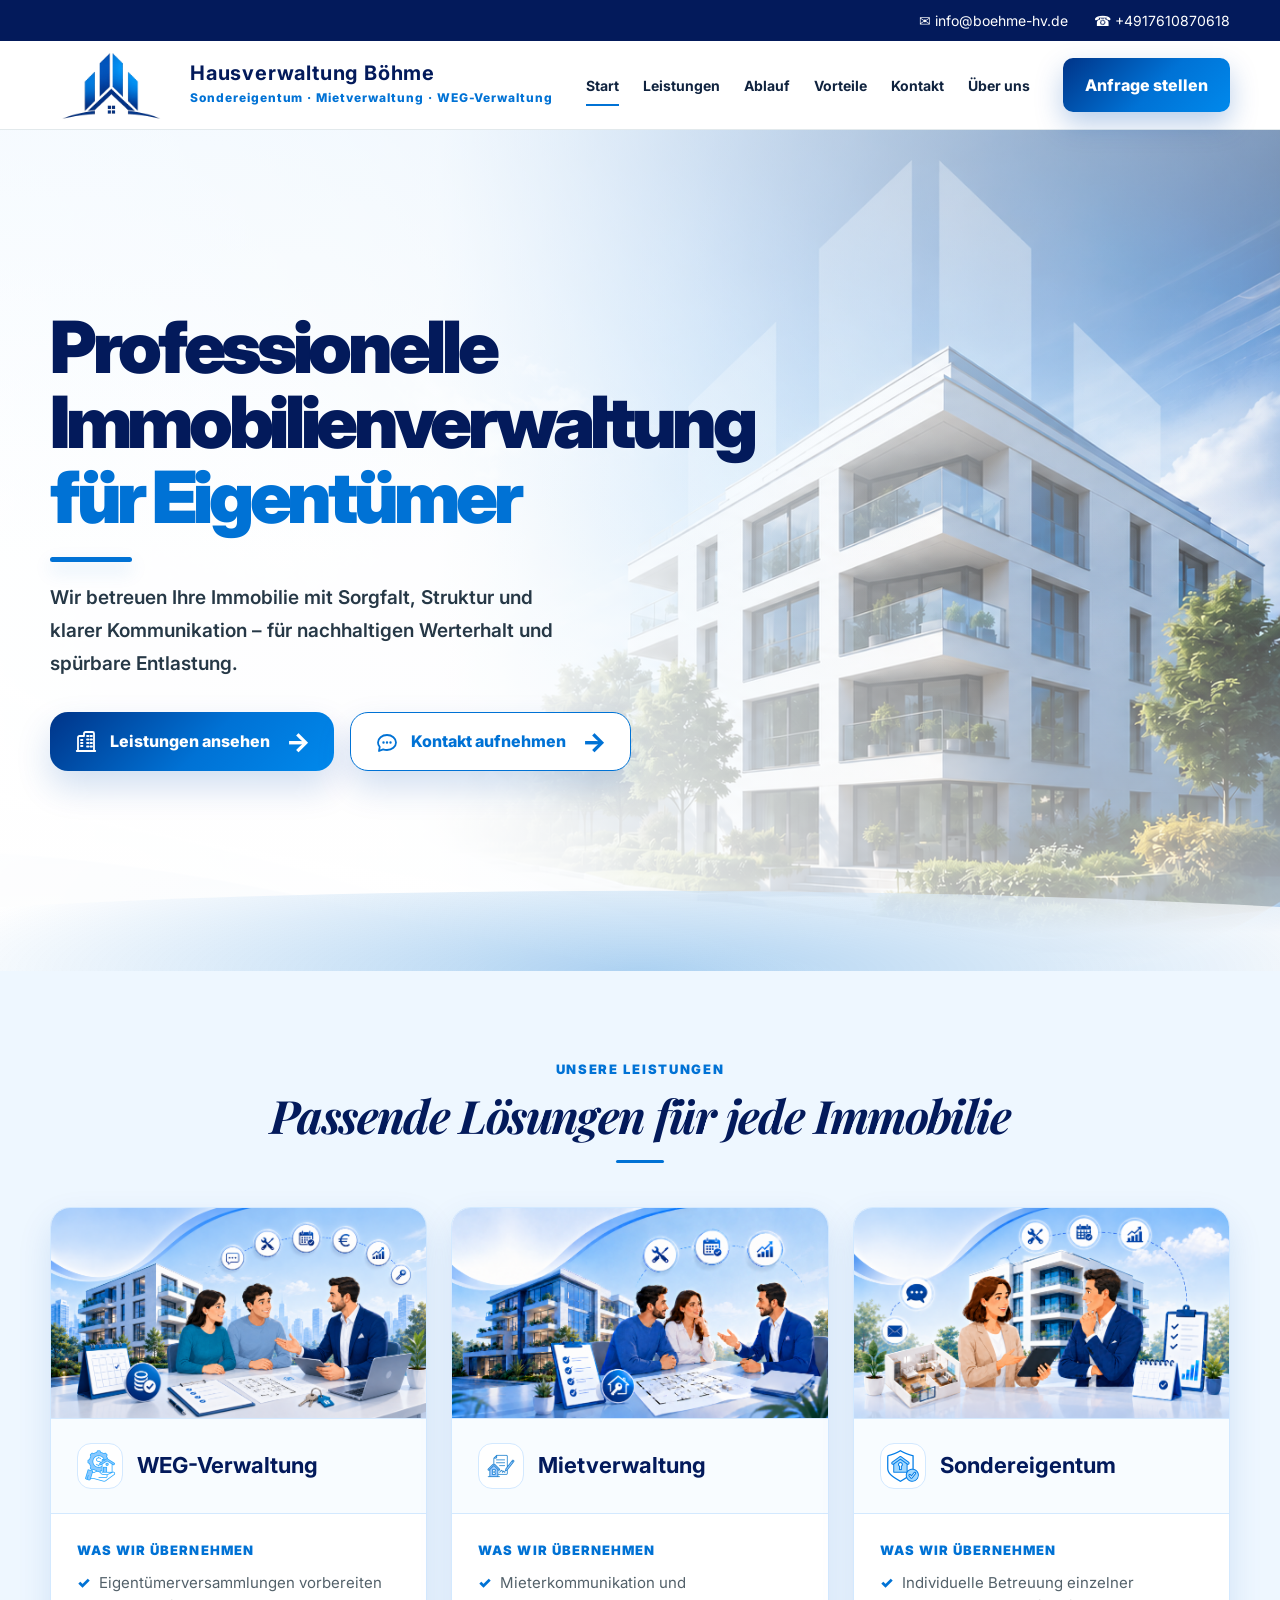
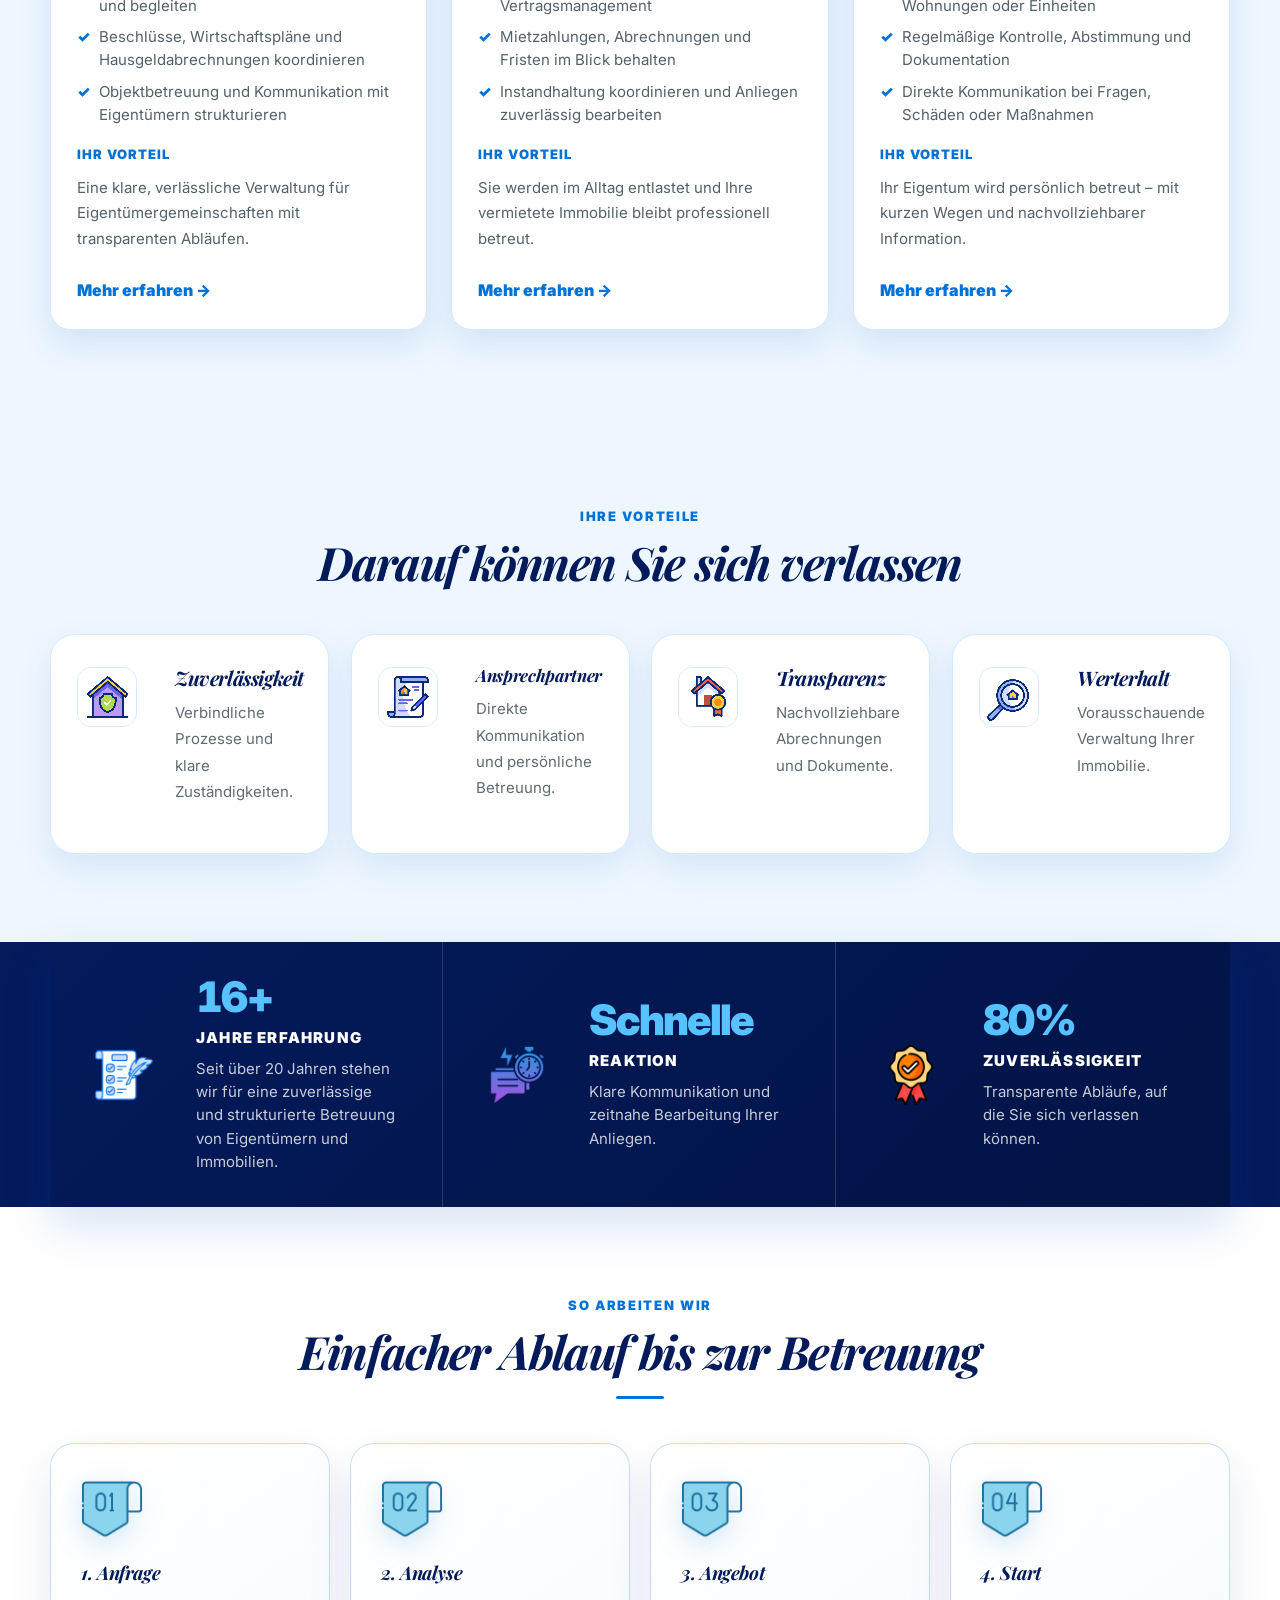
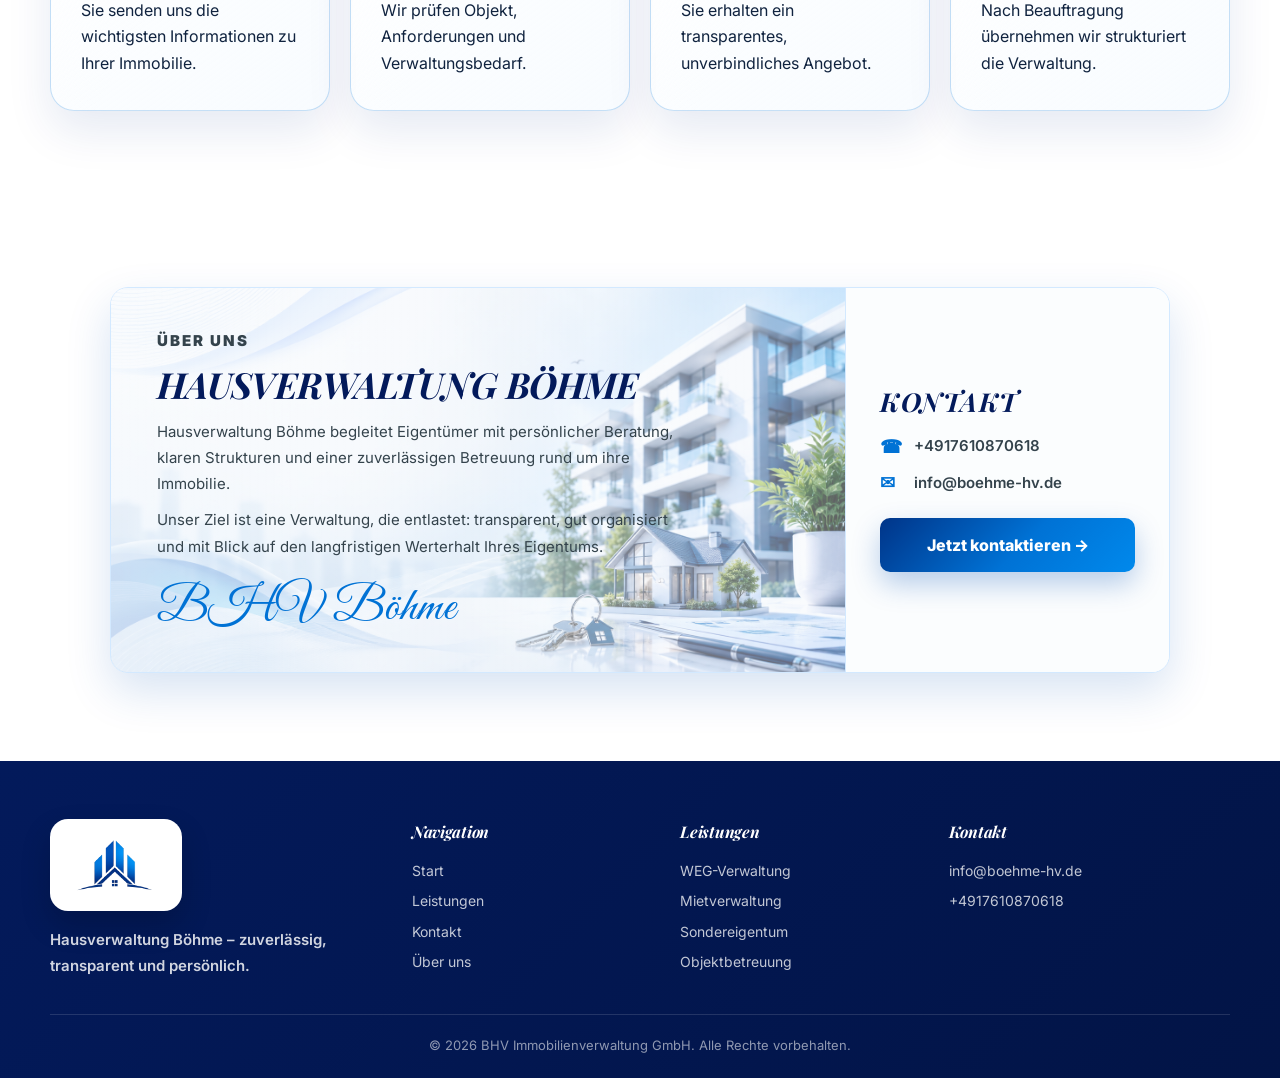
==== index.html @ ad5789d0 "Update index.html" ====
<!DOCTYPE html>
<html lang="de">
<head>
  <meta charset="UTF-8" />
  <meta name="viewport" content="width=device-width, initial-scale=1.0" />
  <title>BHV Immobilienverwaltung GmbH</title>
  <meta
    name="description"
    content="BHV Immobilienverwaltung GmbH – professionelle WEG-Verwaltung, Mietverwaltung und Sondereigentumsverwaltung."
  />

  <link rel="preconnect" href="https://fonts.googleapis.com" />
  <link rel="preconnect" href="https://fonts.gstatic.com" crossorigin />
  <link
    href="https://fonts.googleapis.com/css2?family=Great+Vibes&family=Inter:wght@400;500;600;700;800;900&family=Playfair+Display:ital,wght@1,600;1,700;1,800&display=swap"
    rel="stylesheet"
  />

  <style>
    :root {
      --hero-font: "Playfair Display", Georgia, serif;
      --blue: #0072d5;
      --blue-dark: #003488;
      --dark: #031a5b;
      --text: #10233f;
      --muted: #5d718b;
      --light: #eef7ff;
      --white: #ffffff;
      --border: #d3e9ff;
      --shadow: 0 18px 45px rgba(0, 80, 178, 0.16);
      --radius: 20px;
    }

    * {
      box-sizing: border-box;
      margin: 0;
      padding: 0;
    }

    html {
      scroll-behavior: smooth;
    }

    body {
      font-family: Inter, Arial, sans-serif;
      color: var(--text);
      background: var(--white);
      line-height: 1.65;
    }


    @keyframes pageFadeIn {
      from {
        opacity: 0.94;
        transform: translateY(4px);
      }
      to {
        opacity: 1;
        transform: translateY(0);
      }
    }

    body {
      animation: pageFadeIn 0.28s ease-out both;
    }

    .smooth-reveal {
      opacity: 0.96;
      transform: translateY(8px);
      transition: opacity 0.28s ease-out, transform 0.28s ease-out;
      will-change: opacity, transform;
    }

    .smooth-reveal.is-visible {
      opacity: 1;
      transform: translateY(0);
    }

    @media (prefers-reduced-motion: reduce) {
      *,
      *::before,
      *::after {
        animation-duration: 0.01ms !important;
        animation-iteration-count: 1 !important;
        scroll-behavior: auto !important;
        transition-duration: 0.01ms !important;
      }

      .smooth-reveal,
      .reveal-step {
        opacity: 1 !important;
        transform: none !important;
      }
    }

    a {
      color: inherit;
      text-decoration: none;
    }

    img {
      display: block;
      max-width: 100%;
    }

    .container {
      width: min(1180px, calc(100% - 36px));
      margin: auto;
    }

    .topbar {
      background: var(--dark);
      color: var(--white);
      font-size: 14px;
      padding: 9px 0;
    }

    .topbar .container {
      display: flex;
      justify-content: flex-end;
      gap: 26px;
      flex-wrap: wrap;
    }

    .topbar span {
      display: inline-flex;
      align-items: center;
      gap: 8px;
    }

    header {
      position: sticky;
      top: 0;
      z-index: 99;
      background: rgba(255, 255, 255, 0.95);
      backdrop-filter: blur(14px);
      border-bottom: 1px solid rgba(223, 231, 234, 0.9);
    }

    .navbar {
      height: 88px;
      display: flex;
      align-items: center;
      justify-content: space-between;
      gap: 24px;
    }

    .brand {
      display: flex;
      align-items: center;
      gap: 14px;
    }

    .brand img {
      width: 126px;
      height: auto;
    }

    .brand-text strong {
      display: block;
      color: var(--dark);
      font-size: 20px;
      line-height: 1;
      letter-spacing: 0.04em;
    }

    .brand-text small {
      display: block;
      margin-top: 5px;
      color: var(--blue);
      font-size: 12px;
      font-weight: 800;
      letter-spacing: 0.08em;
    }

    nav {
      display: flex;
      align-items: center;
      gap: 24px;
      font-size: 14px;
      font-weight: 700;
    }

    nav a {
      position: relative;
      padding: 31px 0;
    }

    nav a::after {
      content: "";
      position: absolute;
      left: 0;
      bottom: 22px;
      width: 0;
      height: 2px;
      background: var(--blue);
      transition: 0.25s;
    }

    nav a:hover::after,
    nav a.active::after {
      width: 100%;
    }

    .menu-btn {
      display: none;
      position: relative;
      width: 48px;
      height: 48px;
      flex: 0 0 48px;
      align-items: center;
      justify-content: center;
      border: 1px solid rgba(0, 114, 213, 0.18);
      border-radius: 14px;
      background: linear-gradient(145deg, rgba(255, 255, 255, 0.96), rgba(238, 247, 255, 0.82));
      color: var(--dark);
      cursor: pointer;
      box-shadow: 0 10px 24px rgba(0, 80, 178, 0.12);
      transition: transform 0.24s ease, box-shadow 0.24s ease, border-color 0.24s ease, background 0.24s ease;
    }

    .menu-btn:hover {
      transform: translateY(-1px);
      border-color: rgba(0, 114, 213, 0.34);
      box-shadow: 0 14px 30px rgba(0, 80, 178, 0.18);
    }

    .menu-btn span {
      position: absolute;
      width: 22px;
      height: 2px;
      border-radius: 999px;
      background: var(--dark);
      transition: transform 0.28s ease, opacity 0.22s ease, top 0.28s ease;
    }

    .menu-btn span:nth-child(1) {
      top: 16px;
    }

    .menu-btn span:nth-child(2) {
      top: 23px;
    }

    .menu-btn span:nth-child(3) {
      top: 30px;
    }

    .menu-btn.is-open span:nth-child(1) {
      top: 23px;
      transform: rotate(45deg);
    }

    .menu-btn.is-open span:nth-child(2) {
      opacity: 0;
      transform: scaleX(0);
    }

    .menu-btn.is-open span:nth-child(3) {
      top: 23px;
      transform: rotate(-45deg);
    }

    .btn {
      display: inline-flex;
      align-items: center;
      justify-content: center;
      border: 0;
      border-radius: 10px;
      padding: 14px 22px;
      font-weight: 800;
      cursor: pointer;
      transition: 0.25s;
    }

    .btn-primary {
      background: linear-gradient(135deg, #003488, #0072d5 55%, #0089ec);
      color: var(--white);
      box-shadow: 0 12px 28px rgba(0, 80, 178, 0.28);
    }

    .btn-primary:hover {
      transform: translateY(-2px);
    }

    .btn-outline {
      border: 1px solid var(--blue);
      background: var(--white);
      color: var(--blue);
    }

    .btn-outline:hover {
      background: var(--blue);
      color: var(--white);
    }

    .hero {
      position: relative;
      min-height: 690px;
      display: flex;
      align-items: center;
      overflow: hidden;
      background:
        radial-gradient(circle at 77% 24%, rgba(255, 255, 255, 0.18), transparent 32%),
        linear-gradient(
          90deg,
          rgba(255, 255, 255, 0.98) 0%,
          rgba(255, 255, 255, 0.94) 34%,
          rgba(239, 248, 255, 0.68) 54%,
          rgba(255, 255, 255, 0.18) 78%,
          rgba(255, 255, 255, 0.02) 100%
        ),
        url("assets/hero-bg.png") center right / cover no-repeat;
      isolation: isolate;
    }

    .hero::before {
      content: "";
      position: absolute;
      inset: 0;
      z-index: 0;
      background:
        linear-gradient(180deg, rgba(238, 247, 255, 0.52) 0%, rgba(255, 255, 255, 0.20) 52%, rgba(255, 255, 255, 0.72) 100%);
      pointer-events: none;
    }

    .hero::after {
      content: "";
      position: absolute;
      right: -8%;
      bottom: -1px;
      left: -8%;
      z-index: 0;
      height: 150px;
      background:
        radial-gradient(80% 140% at 50% 100%, rgba(0, 114, 213, 0.32), transparent 62%),
        linear-gradient(180deg, transparent 0%, rgba(255, 255, 255, 0.94) 74%);
      clip-path: ellipse(72% 54% at 50% 100%);
      pointer-events: none;
    }

    .hero-content {
      position: relative;
      z-index: 1;
      width: min(640px, 100%);
      padding: 92px 0 112px;
    }

    .hero h1 {
      max-width: 610px;
      margin-bottom: 22px;
      color: var(--dark);
      font-family: Inter, Arial, sans-serif;
      font-size: clamp(46px, 5.8vw, 72px);
      font-style: normal;
      font-weight: 900;
      line-height: 1.04;
      letter-spacing: -0.06em;
      text-wrap: balance;
    }

    .hero h1 span {
      display: block;
      color: var(--blue);
    }

    .section-head h2,
    .card h3,
    .benefit h3,
    .step h3,
    .request-text h2,
    .about-content h2,
    .about-contact h3,
    footer h4 {
      font-family: var(--hero-font);
      font-style: italic;
      font-weight: 700;
      letter-spacing: -0.02em;
    }

    .hero p {
      position: relative;
      max-width: 520px;
      margin-bottom: 32px;
      padding-top: 24px;
      color: #263846;
      font-size: 19px;
      font-weight: 600;
      line-height: 1.75;
    }

    .hero p::before {
      content: "";
      position: absolute;
      top: 0;
      left: 0;
      width: 82px;
      height: 5px;
      border-radius: 999px;
      background: var(--blue);
      box-shadow: 0 8px 18px rgba(0, 114, 213, 0.22);
    }

    .hero-actions {
      display: flex;
      gap: 16px;
      flex-wrap: wrap;
    }

    .hero-actions .btn {
      min-height: 58px;
      border-radius: 18px;
      padding: 15px 24px;
      font-size: 16px;
      box-shadow: 0 16px 34px rgba(0, 80, 178, 0.18);
    }



    .hero-actions .btn-icon {
      width: 24px;
      height: 24px;
      flex: 0 0 24px;
      margin-right: 12px;
      display: inline-flex;
      align-items: center;
      justify-content: center;
      color: currentColor;
    }

    .hero-actions .btn-icon svg {
      width: 24px;
      height: 24px;
      display: block;
      stroke: currentColor;
    }

    .hero-actions .btn-primary .btn-icon {
      color: #ffffff;
    }

    .hero-actions .btn-outline .btn-icon {
      color: var(--blue);
    }

    .hero-actions .btn-outline:hover .btn-icon {
      color: #ffffff;
    }

    .hero-actions .btn::after {
      content: "→";
      margin-left: 16px;
      font-size: 26px;
      line-height: 1;
      transition: transform 0.22s ease;
    }

    .hero-actions .btn:hover::after {
      transform: translateX(4px);
    }

    section {
      padding: 88px 0;
    }

    .section-head {
      margin-bottom: 44px;
      text-align: center;
    }

    .eyebrow {
      margin-bottom: 9px;
      color: var(--blue);
      font-size: 13px;
      font-weight: 900;
      letter-spacing: 0.13em;
      text-transform: uppercase;
    }

    .section-head h2 {
      color: var(--dark);
      font-size: clamp(30px, 4vw, 46px);
      line-height: 1.15;
      letter-spacing: -0.035em;
    }

    .line {
      width: 48px;
      height: 3px;
      margin: 18px auto 0;
      border-radius: 10px;
      background: var(--blue);
    }

    .services {
      background: var(--light);
    }

    .cards {
      display: grid;
      grid-template-columns: repeat(3, 1fr);
      gap: 26px;
    }

    .card {
      padding: 34px;
      border: 1px solid var(--border);
      border-radius: var(--radius);
      background: var(--white);
      box-shadow: var(--shadow);
      transition: 0.25s;
    }

    .card:hover {
      transform: translateY(-8px);
    }

    .service-thumb {
      width: 100%;
      height: 210px;
      object-fit: cover;
      object-position: center;
      margin-bottom: 22px;
      border: 1px solid var(--border);
      border-radius: 16px;
      background: var(--light);
    }

    .service-thumb-link {
      display: block;
      overflow: hidden;
      margin-bottom: 22px;
      border-radius: 16px;
    }

    .service-thumb-link .service-thumb {
      margin-bottom: 0;
      transition: transform 0.32s ease, filter 0.32s ease;
    }

    .service-thumb-link:hover .service-thumb {
      transform: scale(1.055);
      filter: brightness(1.04);
    }

    .card h3 {
      margin-bottom: 10px;
      color: var(--dark);
      font-size: 22px;
    }


    .service-title {
      display: flex;
      align-items: center;
      gap: 10px;
    }

    .service-mini-icon {
      width: 34px;
      height: 34px;
      object-fit: contain;
      flex: 0 0 34px;
      padding: 4px;
      border-radius: 50%;
      background: var(--light);
      border: 1px solid var(--border);
      box-shadow: 0 4px 12px rgba(0, 80, 178, 0.08);
    }


    .service-tables {
      display: grid;
      grid-template-columns: repeat(3, 1fr);
      gap: 24px;
    }

    .service-table {
      display: flex;
      flex-direction: column;
      height: 100%;
      overflow: hidden;
      border: 1px solid var(--border);
      border-radius: var(--radius);
      background: var(--white);
      box-shadow: 0 14px 34px rgba(0, 80, 178, 0.12);
      transition: transform 0.25s ease, box-shadow 0.25s ease;
    }

    .service-table:hover {
      transform: translateY(-6px);
      box-shadow: 0 18px 42px rgba(0, 80, 178, 0.18);
    }



    .service-table-image-link {
      display: block;
      overflow: hidden;
      border-bottom: 1px solid var(--border);
      background: var(--light);
    }

    .service-table-large-image {
      width: 100%;
      height: 210px;
      object-fit: cover;
      object-position: center;
      transition: transform 0.32s ease, filter 0.32s ease;
    }

    .service-table-image-link:hover .service-table-large-image {
      transform: scale(1.055);
      filter: brightness(1.04);
    }

    .service-table-head {
      display: flex;
      align-items: center;
      gap: 14px;
      padding: 24px 26px;
      border-bottom: 1px solid var(--border);
      background: #f8fcff;
    }

    .service-table-head img {
      width: 46px;
      height: 46px;
      object-fit: contain;
      padding: 6px;
      border-radius: 14px;
      background: var(--white);
      border: 1px solid var(--border);
    }

    .service-table-head h3 {
      margin: 0;
      color: var(--dark);
      font-size: 22px;
      line-height: 1.18;
    }

    .service-table-body {
      display: grid;
      gap: 18px;
      padding: 26px;
    }

    .service-table-block strong {
      display: block;
      margin-bottom: 9px;
      color: var(--blue);
      font-size: 13px;
      font-weight: 900;
      letter-spacing: 0.08em;
      text-transform: uppercase;
    }

    .service-table-block p {
      margin: 0;
      color: #53616a;
      font-size: 15px;
      line-height: 1.7;
    }

    .service-table-list {
      display: grid;
      gap: 8px;
      margin: 0;
      padding: 0;
      list-style: none;
    }

    .service-table-list li {
      position: relative;
      padding-left: 22px;
      color: #53616a;
      font-size: 15px;
      line-height: 1.55;
    }

    .service-table-list li::before {
      content: "✓";
      position: absolute;
      left: 0;
      top: 0;
      color: var(--blue);
      font-weight: 900;
    }

    .service-table .more {
      margin-top: auto;
      padding: 0 26px 26px;
    }
      box-shadow: 0 6px 14px rgba(0, 80, 178, 0.12);
      flex: 0 0 34px;
    }

    .card p {
      margin-bottom: 18px;
      color: #53616a;
    }

    .more {
      color: var(--blue);
      font-weight: 900;
    }

    .process-grid {
      display: grid;
      grid-template-columns: repeat(4, 1fr);
      gap: 20px;
    }

    .step {
      position: relative;
      overflow: hidden;
      padding: 34px 30px;
      border: 1px solid rgba(0, 114, 213, 0.22);
      border-radius: 24px;
      background:
        linear-gradient(145deg, rgba(255, 255, 255, 0.72), rgba(238, 247, 255, 0.42));
      box-shadow:
        0 20px 45px rgba(0, 52, 136, 0.10),
        inset 0 1px 0 rgba(255, 255, 255, 0.95);
      backdrop-filter: blur(14px);
      -webkit-backdrop-filter: blur(14px);
      transition: transform 0.28s ease, box-shadow 0.28s ease, border-color 0.28s ease;
    }

    .step::before {
      content: "";
      position: absolute;
      inset: 0;
      background:
        radial-gradient(circle at 18% 12%, rgba(255, 255, 255, 0.85), transparent 34%),
        linear-gradient(120deg, rgba(255, 255, 255, 0.55), transparent 46%);
      pointer-events: none;
    }

    .step::after {
      content: "";
      position: absolute;
      inset: -1px;
      border-radius: inherit;
      border: 1px solid rgba(86, 194, 255, 0.18);
      box-shadow:
        0 0 12px rgba(0, 114, 213, 0.10),
        0 0 24px rgba(86, 194, 255, 0.06);
      opacity: 0.9;
      pointer-events: none;
    }

    .step:hover {
      transform: translateY(-8px);
      border-color: rgba(0, 114, 213, 0.38);
      box-shadow:
        0 26px 58px rgba(0, 52, 136, 0.16),
        0 0 18px rgba(0, 114, 213, 0.12),
        inset 0 1px 0 rgba(255, 255, 255, 1);
    }

    .step:hover::after {
      border-color: rgba(86, 194, 255, 0.28);
      box-shadow:
        0 0 16px rgba(0, 114, 213, 0.16),
        0 0 32px rgba(86, 194, 255, 0.10);
    }

    .step-icon,
    .step h3,
    .step p {
      position: relative;
      z-index: 1;
    }

    .step-icon {
      width: 62px;
      height: 62px;
      object-fit: contain;
      display: block;
      margin-bottom: 18px;
      filter: drop-shadow(0 8px 14px rgba(0, 114, 213, 0.18));
    }

    .step h3 {
      margin-bottom: 8px;
      color: var(--dark);
    }


    .reveal-step {
      opacity: 0;
      transform: translateY(10px);
      transition: opacity 0.45s ease-out, transform 0.45s ease-out;
    }

    .reveal-step.is-visible {
      opacity: 1;
      transform: translateY(0);
    }

    .reveal-step:nth-child(2) {
      transition-delay: 0.08s;
    }

    .reveal-step:nth-child(3) {
      transition-delay: 0.16s;
    }

    .reveal-step:nth-child(4) {
      transition-delay: 0.24s;
    }

    .benefits {
      background: var(--light);
    }

    .benefit-grid {
      display: grid;
      grid-template-columns: repeat(4, minmax(0, 1fr));
      gap: 22px;
    }

    .benefit {
      display: grid;
      grid-template-columns: 78px 1fr;
      gap: 20px;
      align-items: start;
      min-height: 220px;
      padding: 30px 26px;
      background: var(--white);
      text-align: left;
      border: 1px solid var(--border);
      border-radius: 24px;
      box-shadow: 0 14px 34px rgba(0, 80, 178, 0.10);
      transition: transform 0.25s ease, box-shadow 0.25s ease;
    }

    .benefit:hover {
      transform: translateY(-6px);
      box-shadow: 0 18px 42px rgba(0, 80, 178, 0.16);
    }

    .benefit-thumb {
      width: 60px;
      height: 60px;
      display: block;
      object-fit: contain;
      object-position: center;
      margin: 2px 0 0;
      padding: 0;
      border-radius: 14px;
      background: transparent;
      border: 1px solid var(--border);
      filter: none;
      opacity: 1;
      transform: translateZ(0);
      backface-visibility: hidden;
    }

    .benefit-text {
      flex: 1;
      min-width: 0;
    }

    .benefit h3 {
      margin-bottom: 10px;
      color: var(--dark);
      font-size: 20px;
      line-height: 1.25;
      word-break: normal;
      overflow-wrap: normal;
      hyphens: none;
    }



    .benefit h3.small-title {
      font-size: 17px;
      letter-spacing: -0.02em;
    }

    .benefit p {
      color: #5f6b72;
      font-size: 15px;
      line-height: 1.75;
      word-break: normal;
      overflow-wrap: normal;
      hyphens: none;
    }


    .trust-strip {
      background: var(--dark);
      padding: 0;
    }

    .trust-strip-box {
      display: grid;
      grid-template-columns: repeat(3, 1fr);
      border-radius: 0;
      overflow: hidden;
      background: linear-gradient(135deg, var(--dark), #021446);
      color: var(--white);
      box-shadow: var(--shadow);
    }

    .trust-item {
      display: grid;
      grid-template-columns: 78px 1fr;
      gap: 24px;
      align-items: center;
      min-height: 150px;
      padding: 34px 44px;
      border-right: 1px solid rgba(255, 255, 255, 0.16);
    }

    .trust-item:last-child {
      border-right: 0;
    }

    .trust-icon {
      width: 60px;
      height: 60px;
      object-fit: contain;
    }

    .trust-number {
      display: block;
      color: #56c2ff;
      font-size: 42px;
      line-height: 1;
      font-weight: 900;
      letter-spacing: -0.04em;
      margin-bottom: 8px;
    }



    .count-up {
      font-variant-numeric: tabular-nums;
    }

    .trust-title {
      display: block;
      color: var(--white);
      font-size: 15px;
      font-weight: 900;
      letter-spacing: 0.08em;
      text-transform: uppercase;
      margin-bottom: 6px;
    }

    .trust-item p {
      color: rgba(255, 255, 255, 0.78);
      font-size: 15px;
      line-height: 1.55;
    }

    .request {
      background: linear-gradient(135deg, #ffffff 0%, #eaf6ff 100%);
    }

    .request-grid {
      display: grid;
      grid-template-columns: 0.9fr 1.3fr;
      gap: 48px;
      align-items: start;
    }

    .request-text h2 {
      margin-bottom: 18px;
      color: var(--dark);
      font-size: clamp(31px, 4vw, 46px);
      line-height: 1.12;
    }

    .contact-list {
      display: grid;
      gap: 14px;
      margin-top: 24px;
    }

    .contact-list div {
      display: flex;
      gap: 12px;
    }

    form {
      padding: 30px;
      border: 1px solid var(--border);
      border-radius: var(--radius);
      background: var(--white);
      box-shadow: var(--shadow);
    }

    .form-grid {
      display: grid;
      grid-template-columns: 1fr 1fr;
      gap: 18px;
    }

    label {
      display: block;
      margin-bottom: 7px;
      color: #34434c;
      font-size: 14px;
      font-weight: 800;
    }

    input,
    textarea,
    select {
      width: 100%;
      border: 1px solid #d4e0e4;
      border-radius: 9px;
      padding: 13px 14px;
      font-family: inherit;
      font-size: 15px;
      outline: none;
    }

    input:focus,
    textarea:focus,
    select:focus {
      border-color: var(--blue);
      box-shadow: 0 0 0 4px rgba(0, 114, 213, 0.14);
    }

    textarea {
      min-height: 120px;
      resize: vertical;
    }

    .full {
      grid-column: 1 / -1;
    }

    form .btn {
      width: 100%;
      margin-top: 18px;
      font-size: 16px;
    }

    .about-panel {
      display: grid;
      grid-template-columns: 1.7fr 0.75fr;
      max-width: 1060px;
      margin: 0 auto;
      overflow: hidden;
      border: 1px solid var(--border);
      border-radius: 18px;
      background: var(--white);
      box-shadow: var(--shadow);
    }

    .about-image-side {
      min-height: 340px;
      display: flex;
      align-items: center;
      position: relative;
      padding: 40px 46px;
      background:
        linear-gradient(90deg, rgba(255,255,255,0.74), rgba(255,255,255,0.38)),
        url("assets/Überuns.png") center / cover no-repeat;
    }

    .about-image-side::after {
      content: "";
      position: absolute;
      inset: 0;
      background: rgba(0, 114, 213, 0.02);
      pointer-events: none;
    }

    .about-content {
      max-width: 620px;
      position: relative;
      z-index: 1;
    }

    .about-content h2 {
      margin-bottom: 14px;
      color: var(--dark);
      font-size: clamp(26px, 3vw, 36px);
      line-height: 1.12;
      letter-spacing: -0.025em;
      text-transform: uppercase;
    }

    .about-content p {
      max-width: 520px;
      margin-bottom: 10px;
      color: #34434c;
      font-size: 15px;
      line-height: 1.75;
    }

    .about-signature {
      display: inline-block;
      margin-top: 14px;
      color: var(--blue);
      font-family: "Great Vibes", cursive;
      font-size: 48px;
      font-weight: 400;
      line-height: 1;
      letter-spacing: 0.02em;
      text-transform: none;
    }

    .about-contact {
      display: flex;
      flex-direction: column;
      justify-content: center;
      padding: 38px 34px;
      border-left: 1px solid var(--border);
      background: #fbfdfe;
    }

    .about-contact h3 {
      margin-bottom: 18px;
      color: var(--dark);
      font-size: 26px;
      line-height: 1.1;
      letter-spacing: 0.06em;
      text-transform: uppercase;
    }

    .about-contact-list {
      display: grid;
      gap: 12px;
      margin-bottom: 22px;
      color: #34434c;
      font-size: 15px;
      font-weight: 600;
    }

    .about-contact-list a,
    .about-contact-list span {
      display: flex;
      align-items: center;
      gap: 12px;
    }

    .about-contact-list b {
      width: 22px;
      color: var(--blue);
      font-size: 18px;
      line-height: 1;
    }

    footer {
      padding: 58px 0 22px;
      background: linear-gradient(135deg, var(--dark), #021446);
      color: var(--white);
    }

    .footer-grid {
      display: grid;
      grid-template-columns: 1.4fr 1fr 1fr 1.2fr;
      gap: 34px;
      margin-bottom: 34px;
    }

    .footer-brand {
      max-width: 310px;
    }

    .footer-logo-box {
      display: inline-flex;
      align-items: center;
      justify-content: center;
      width: 132px;
      height: 92px;
      margin-bottom: 16px;
      border-radius: 18px;
      background: var(--white);
      box-shadow: 0 14px 30px rgba(0, 0, 0, 0.18);
    }

    .footer-logo-box img {
      width: 96px;
      height: auto;
      margin: 0;
      padding: 0;
      border-radius: 0;
      background: transparent;
    }

    .footer-brand p {
      max-width: 300px;
      color: rgba(255, 255, 255, 0.82);
      font-size: 15px;
      font-weight: 600;
      line-height: 1.75;
    }

    footer h4 {
      margin-bottom: 14px;
    }

    footer p,
    footer a,
    footer li {
      color: rgba(255, 255, 255, 0.76);
      font-size: 14px;
    }

    footer ul {
      display: grid;
      gap: 7px;
      list-style: none;
    }

    .copyright {
      padding-top: 20px;
      border-top: 1px solid rgba(255, 255, 255, 0.13);
      color: rgba(255, 255, 255, 0.56);
      font-size: 13px;
      text-align: center;
    }

    @media (max-width: 980px) {
      .topbar .container {
        justify-content: center;
      }

      .menu-btn {
        display: inline-flex;
      }

      nav {
        position: absolute;
        top: 90px;
        left: 18px;
        right: 18px;
        display: flex;
        flex-direction: column;
        align-items: stretch;
        gap: 0;
        max-height: 0;
        padding: 0 12px;
        overflow: hidden;
        border: 1px solid rgba(0, 114, 213, 0.14);
        border-radius: 18px;
        background: rgba(255, 255, 255, 0.98);
        box-shadow: 0 18px 45px rgba(0, 80, 178, 0.16);
        opacity: 0;
        transform: translateY(-10px) scale(0.98);
        pointer-events: none;
        transition: max-height 0.36s ease, padding 0.28s ease, opacity 0.25s ease, transform 0.28s ease;
      }

      nav.open {
        max-height: 420px;
        padding: 12px;
        opacity: 1;
        transform: translateY(0) scale(1);
        pointer-events: auto;
      }

      nav a {
        padding: 13px 14px;
        border-radius: 12px;
        transition: background 0.22s ease, color 0.22s ease, transform 0.22s ease;
      }

      nav a:hover {
        background: var(--light);
        color: var(--blue);
        transform: translateX(3px);
      }

      nav a::after {
        display: none;
      }

      .navbar > .btn {
        display: none;
      }

      .cards,
      .service-tables,
      .process-grid,
      .trust-strip-box {
        grid-template-columns: 1fr;
      }

      .trust-item {
        border-right: 0;
        border-bottom: 1px solid rgba(255, 255, 255, 0.16);
      }

      .trust-item:last-child {
        border-bottom: 0;
      }

      .benefit-grid {
        grid-template-columns: 1fr 1fr;
      }


      .request-grid,
      .footer-grid {
        grid-template-columns: 1fr;
      }

      .hero {
        background-position: center;
      }

      .about-panel {
        grid-template-columns: 1fr;
      }

      .about-contact {
        border-left: 0;
        border-top: 1px solid var(--border);
      }

      .brand img {
        width: 118px;
      }
    }

    @media (max-width: 620px) {
      .topbar {
        display: none;
      }

      .navbar {
        height: 84px;
      }

      .navbar {
        gap: 8px;
      }

      .brand {
        flex: 1 1 auto;
        min-width: 0;
        gap: 8px;
      }

      .brand img {
        flex: 0 0 auto;
        width: clamp(58px, 18vw, 76px);
      }

      .brand-text {
        display: block;
        flex: 1 1 auto;
        min-width: 0;
        max-width: calc(100vw - 118px);
        overflow: visible;
      }

      .brand-text strong {
        display: block;
        font-size: clamp(11px, 3.25vw, 14px);
        line-height: 1.08;
        letter-spacing: 0.01em;
        white-space: nowrap;
        overflow: visible;
        text-overflow: clip;
      }

      .brand-text small {
        display: block;
        margin-top: 3px;
        color: var(--blue);
        font-size: clamp(6px, 1.85vw, 8px);
        line-height: 1;
        letter-spacing: 0;
        white-space: nowrap;
        overflow: visible;
        text-overflow: clip;
      }

      .menu-btn {
        width: 44px;
        height: 44px;
        flex: 0 0 44px;
        border-radius: 13px;
      }

      .menu-btn span:nth-child(1) {
        top: 14px;
      }

      .menu-btn span:nth-child(2) {
        top: 21px;
      }

      .menu-btn span:nth-child(3) {
        top: 28px;
      }

      .menu-btn.is-open span:nth-child(1),
      .menu-btn.is-open span:nth-child(3) {
        top: 21px;
      }

      .container {
        width: min(100% - 26px, 1180px);
      }

      .hero {
        min-height: calc(100svh - 84px);
        align-items: stretch;
        background:
          linear-gradient(180deg, rgba(255, 255, 255, 0.96) 0%, rgba(239, 248, 255, 0.82) 36%, rgba(255, 255, 255, 0.62) 62%, rgba(255, 255, 255, 0.38) 100%),
          linear-gradient(90deg, rgba(255, 255, 255, 0.96) 0%, rgba(255, 255, 255, 0.58) 54%, rgba(255, 255, 255, 0.12) 100%),
          url("assets/hero-mo.png") center right / cover no-repeat;
      }

      .hero::before {
        background:
          radial-gradient(circle at 20% 20%, rgba(255, 255, 255, 0.92), transparent 36%),
          linear-gradient(180deg, rgba(255, 255, 255, 0.24) 0%, rgba(255, 255, 255, 0.74) 100%);
      }

      .hero::after {
        right: -26%;
        left: -26%;
        height: 128px;
        background:
          linear-gradient(180deg, transparent 0%, rgba(255, 255, 255, 0.96) 54%),
          radial-gradient(70% 110% at 50% 100%, rgba(0, 114, 213, 0.36), transparent 70%);
        clip-path: ellipse(72% 48% at 50% 100%);
      }

      .hero .container {
        display: flex;
        align-items: center;
        justify-content: flex-start;
        min-height: calc(100svh - 84px);
      }

      .hero-content {
        width: 100%;
        max-width: 430px;
        margin: 0;
        padding: 62px 0 96px;
        text-align: left;
      }

      .hero h1 {
        max-width: 360px;
        margin: 0 0 20px;
        font-size: clamp(42px, 12vw, 58px);
        line-height: 1.04;
        letter-spacing: -0.065em;
        text-shadow: 0 4px 18px rgba(255, 255, 255, 0.98);
      }

      .hero h1 span {
        margin-top: 2px;
      }

      .hero p {
        max-width: 335px;
        margin: 0 0 30px;
        padding-top: 22px;
        color: #263846;
        font-size: clamp(16px, 4.55vw, 18px);
        line-height: 1.7;
        font-weight: 650;
        text-shadow: 0 2px 14px rgba(255, 255, 255, 0.96);
      }

      .hero p::before {
        width: 72px;
        height: 4px;
      }

      .hero-actions {
        display: grid;
        grid-template-columns: 1fr;
        justify-content: stretch;
        gap: 14px;
        max-width: 335px;
      }

      .hero-actions .btn {
        width: 100%;
        min-width: 0;
        min-height: 58px;
        justify-content: space-between;
        border-radius: 18px;
        padding: 15px 20px;
        font-size: 16px;
      }

      .hero-actions .btn-outline {
        min-width: 0;
        background: rgba(255, 255, 255, 0.88);
        backdrop-filter: blur(10px);
      }

      .cards,
      .service-tables,
      .process-grid,
      .form-grid {
        grid-template-columns: 1fr;
      }

      .benefit-grid {
        grid-template-columns: 1fr;
      }

      .benefit {
        min-height: auto;
        padding: 26px 22px;
      }

      .benefit:last-child {
        border-bottom: 0;
      }


      section {
        padding: 64px 0;
      }

      .about-image-side {
        min-height: auto;
        padding: 42px 24px;
      }

      .about-contact {
        padding: 34px 24px;
      }

      .about-contact .btn {
        width: 100%;
      }

      form {
        padding: 22px;
      }

      .trust-item {
        grid-template-columns: 58px 1fr;
        gap: 18px;
        padding: 28px 22px;
      }

      .trust-icon {
        width: 48px;
        height: 48px;
      }

      .trust-number {
        font-size: 34px;
      }
    }
  </style>
</head>

<body>
  <div class="topbar">
    <div class="container">
      <span>✉ info@boehme-hv.de</span>
      <span>☎ +4917610870618</span>
    </div>
  </div>

  <header>
    <div class="container navbar">
      <a class="brand" href="#start" aria-label="Hausverwaltung Böhme">
        <img src="assets/logo.png" alt="Hausverwaltung Böhme Logo" />
        <span class="brand-text">
          <strong>Hausverwaltung Böhme</strong>
          <small>Sondereigentum · Mietverwaltung · WEG-Verwaltung</small>
        </span>
      </a>

      <nav id="menu">
        <a class="active" href="#start">Start</a>
        <a href="leistungen.html">Leistungen</a>
        <a href="#ablauf">Ablauf</a>
        <a href="#vorteile">Vorteile</a>
        <a href="kontakt.html">Kontakt</a>
        <a href="#ueber-uns">Über uns</a>
      </nav>

      <a href="kontakt.html" class="btn btn-primary">Anfrage stellen</a>

      <button
        class="menu-btn"
        id="menuToggle"
        type="button"
        aria-label="Menü öffnen"
        aria-controls="menu"
        aria-expanded="false"
      >
        <span></span>
        <span></span>
        <span></span>
      </button>
    </div>
  </header>

  <main>
    <section class="hero" id="start">
      <div class="container">
        <div class="hero-content">
          <h1>
            Professionelle Immobilienverwaltung
            <span>für Eigentümer</span>
          </h1>

          <p>
            Wir betreuen Ihre Immobilie mit Sorgfalt, Struktur und klarer
            Kommunikation – für nachhaltigen Werterhalt und spürbare Entlastung.
          </p>

          <div class="hero-actions">
            <a class="btn btn-primary" href="leistungen.html">
              <span class="btn-icon" aria-hidden="true">
                <svg viewBox="0 0 24 24" fill="none" xmlns="http://www.w3.org/2000/svg">
                  <path d="M4 21V7.5C4 6.67 4.67 6 5.5 6H10V3.5C10 2.67 10.67 2 11.5 2H18.5C19.33 2 20 2.67 20 3.5V21" stroke-width="1.8" stroke-linecap="round" stroke-linejoin="round"/>
                  <path d="M2.75 21H21.25" stroke-width="1.8" stroke-linecap="round"/>
                  <path d="M7 10H8.5M7 13H8.5M7 16H8.5M13 6H14.5M16.5 6H18M13 9.5H14.5M16.5 9.5H18M13 13H14.5M16.5 13H18M13 16.5H14.5M16.5 16.5H18" stroke-width="1.8" stroke-linecap="round"/>
                </svg>
              </span>
              Leistungen ansehen
            </a>
            <a class="btn btn-outline" href="kontakt.html">
              <span class="btn-icon" aria-hidden="true">
                <svg viewBox="0 0 24 24" fill="none" xmlns="http://www.w3.org/2000/svg">
                  <path d="M12 20C16.97 20 21 16.64 21 12.5C21 8.36 16.97 5 12 5C7.03 5 3 8.36 3 12.5C3 14.14 3.63 15.65 4.7 16.88L4 21L8.13 19.38C9.3 19.78 10.61 20 12 20Z" stroke-width="1.8" stroke-linecap="round" stroke-linejoin="round"/>
                  <path d="M8.5 12.5H8.51M12 12.5H12.01M15.5 12.5H15.51" stroke-width="2.4" stroke-linecap="round"/>
                </svg>
              </span>
              Kontakt aufnehmen
            </a>
          </div>
        </div>
      </div>
    </section>

    <section class="services" id="leistungen">
      <div class="container">
        <div class="section-head">
          <p class="eyebrow">Unsere Leistungen</p>
          <h2>Passende Lösungen für jede Immobilie</h2>
          <div class="line"></div>
        </div>

        <div class="service-tables">
          <article class="service-table">
            <a class="service-table-image-link" href="leistungen.html#weg" aria-label="Mehr zur WEG-Verwaltung">
              <img class="service-table-large-image" src="assets/weg.png" alt="WEG-Verwaltung" />
            </a>
            <div class="service-table-head">
              <img src="assets/WEG-Verwaltungsmei.png" alt="" />
              <h3>WEG-Verwaltung</h3>
            </div>

            <div class="service-table-body">
              <div class="service-table-block">
                <strong>Was wir übernehmen</strong>
                <ul class="service-table-list">
                  <li>Eigentümerversammlungen vorbereiten und begleiten</li>
                  <li>Beschlüsse, Wirtschaftspläne und Hausgeldabrechnungen koordinieren</li>
                  <li>Objektbetreuung und Kommunikation mit Eigentümern strukturieren</li>
                </ul>
              </div>

              <div class="service-table-block">
                <strong>Ihr Vorteil</strong>
                <p>Eine klare, verlässliche Verwaltung für Eigentümergemeinschaften mit transparenten Abläufen.</p>
              </div>
            </div>

            <a class="more" href="leistungen.html#weg">Mehr erfahren →</a>
          </article>

          <article class="service-table">
            <a class="service-table-image-link" href="leistungen.html#mietverwaltung" aria-label="Mehr zur Mietverwaltung">
              <img class="service-table-large-image" src="assets/mietverwaltung.png" alt="Mietverwaltung" />
            </a>
            <div class="service-table-head">
              <img src="assets/Mietverwaltungsmei.png" alt="" />
              <h3>Mietverwaltung</h3>
            </div>

            <div class="service-table-body">
              <div class="service-table-block">
                <strong>Was wir übernehmen</strong>
                <ul class="service-table-list">
                  <li>Mieterkommunikation und Vertragsmanagement</li>
                  <li>Mietzahlungen, Abrechnungen und Fristen im Blick behalten</li>
                  <li>Instandhaltung koordinieren und Anliegen zuverlässig bearbeiten</li>
                </ul>
              </div>

              <div class="service-table-block">
                <strong>Ihr Vorteil</strong>
                <p>Sie werden im Alltag entlastet und Ihre vermietete Immobilie bleibt professionell betreut.</p>
              </div>
            </div>

            <a class="more" href="leistungen.html#mietverwaltung">Mehr erfahren →</a>
          </article>

          <article class="service-table">
            <a class="service-table-image-link" href="leistungen.html#sondereigentum" aria-label="Mehr zum Sondereigentum">
              <img class="service-table-large-image" src="assets/sondereigentum.png" alt="Sondereigentum" />
            </a>
            <div class="service-table-head">
              <img src="assets/Sondereigentumsmei.png" alt="" />
              <h3>Sondereigentum</h3>
            </div>

            <div class="service-table-body">
              <div class="service-table-block">
                <strong>Was wir übernehmen</strong>
                <ul class="service-table-list">
                  <li>Individuelle Betreuung einzelner Wohnungen oder Einheiten</li>
                  <li>Regelmäßige Kontrolle, Abstimmung und Dokumentation</li>
                  <li>Direkte Kommunikation bei Fragen, Schäden oder Maßnahmen</li>
                </ul>
              </div>

              <div class="service-table-block">
                <strong>Ihr Vorteil</strong>
                <p>Ihr Eigentum wird persönlich betreut – mit kurzen Wegen und nachvollziehbarer Information.</p>
              </div>
            </div>

            <a class="more" href="leistungen.html#sondereigentum">Mehr erfahren →</a>
          </article>
        </div>
      </div>
    </section>

    <section class="benefits" id="vorteile">
      <div class="container">
        <div class="section-head">
          <p class="eyebrow">Ihre Vorteile</p>
          <h2>Darauf können Sie sich verlassen</h2>
        </div>

        <div class="benefit-grid">
          <div class="benefit">
            <video class="benefit-thumb" autoplay muted loop playsinline preload="auto" aria-label="Zuverlässigkeit"><source src="assets/zuverlaessigkeit.webm" type="video/webm"></video>
            <div class="benefit-text">
              <h3>Zuverlässigkeit</h3>
              <p>Verbindliche Prozesse und klare Zuständigkeiten.</p>
            </div>
          </div>

          <div class="benefit">
            <video class="benefit-thumb" autoplay muted loop playsinline preload="auto" aria-label="Ansprechpartner"><source src="assets/ansprechpartner.webm" type="video/webm"></video>
            <div class="benefit-text">
              <h3 class="small-title">Ansprechpartner</h3>
              <p>Direkte Kommunikation und persönliche Betreuung.</p>
            </div>
          </div>

          <div class="benefit">
            <video class="benefit-thumb" autoplay muted loop playsinline preload="auto" aria-label="Transparenz"><source src="assets/transparenz.webm" type="video/webm"></video>
            <div class="benefit-text">
              <h3>Transparenz</h3>
              <p>Nachvollziehbare Abrechnungen und Dokumente.</p>
            </div>
          </div>

          <div class="benefit">
            <video class="benefit-thumb" autoplay muted loop playsinline preload="auto" aria-label="Werterhalt"><source src="assets/werterhalt.webm" type="video/webm"></video>
            <div class="benefit-text">
              <h3>Werterhalt</h3>
              <p>Vorausschauende Verwaltung Ihrer Immobilie.</p>
            </div>
          </div>
        </div>
      </div>
    </section>

    <section class="trust-strip" aria-label="Kennzahlen">
      <div class="container">
        <div class="trust-strip-box">
          <div class="trust-item">
            <img class="trust-icon" src="assets/einheiten.png" alt="" />
            <div>
              <strong class="trust-number count-up" data-count="20" data-suffix="+">0</strong>
              <span class="trust-title">Jahre Erfahrung</span>
              <p>Seit über 20 Jahren stehen wir für eine zuverlässige und strukturierte Betreuung von Eigentümern und Immobilien.</p>
            </div>
          </div>

          <div class="trust-item">
            <img class="trust-icon" src="assets/reaktion.png" alt="" />
            <div>
              <strong class="trust-number">Schnelle</strong>
              <span class="trust-title">Reaktion</span>
              <p>Klare Kommunikation und zeitnahe Bearbeitung Ihrer Anliegen.</p>
            </div>
          </div>

          <div class="trust-item">
            <img class="trust-icon" src="assets/zuverlaessig.png" alt="" />
            <div>
              <strong class="trust-number count-up" data-count="100" data-suffix="%">0</strong>
              <span class="trust-title">Zuverlässigkeit</span>
              <p>Transparente Abläufe, auf die Sie sich verlassen können.</p>
            </div>
          </div>
        </div>
      </div>
    </section>


    <section id="ablauf">
      <div class="container">
        <div class="section-head">
          <p class="eyebrow">So arbeiten wir</p>
          <h2>Einfacher Ablauf bis zur Betreuung</h2>
          <div class="line"></div>
        </div>

        <div class="process-grid">
          <div class="step reveal-step">
            <img class="step-icon" src="assets/anfrage.png" alt="" />
            <h3>1. Anfrage</h3>
            <p>Sie senden uns die wichtigsten Informationen zu Ihrer Immobilie.</p>
          </div>

          <div class="step reveal-step">
            <img class="step-icon" src="assets/analyse.png" alt="" />
            <h3>2. Analyse</h3>
            <p>Wir prüfen Objekt, Anforderungen und Verwaltungsbedarf.</p>
          </div>

          <div class="step reveal-step">
            <img class="step-icon" src="assets/angebot.png" alt="" />
            <h3>3. Angebot</h3>
            <p>Sie erhalten ein transparentes, unverbindliches Angebot.</p>
          </div>

          <div class="step reveal-step">
            <img class="step-icon" src="assets/start.png" alt="" />
            <h3>4. Start</h3>
            <p>Nach Beauftragung übernehmen wir strukturiert die Verwaltung.</p>
          </div>
        </div>
      </div>
    </section>

    <section id="ueber-uns">
      <div class="container">
        <div class="about-panel">
          <div class="about-image-side">
            <div class="about-content">
              <p class="eyebrow">Über uns</p>
              <h2>Hausverwaltung Böhme</h2>

              <p>
                Hausverwaltung Böhme begleitet Eigentümer mit persönlicher
                Beratung, klaren Strukturen und einer zuverlässigen Betreuung
                rund um ihre Immobilie.
              </p>

              <p>
                Unser Ziel ist eine Verwaltung, die entlastet: transparent,
                gut organisiert und mit Blick auf den langfristigen Werterhalt
                Ihres Eigentums.
              </p>

              <span class="about-signature">BHV Böhme</span>
            </div>
          </div>

          <div class="about-contact">
            <h3>Kontakt</h3>

            <div class="about-contact-list">
              <a href="tel:+4917610870618"><b>☎</b>+4917610870618</a>
              <a href="mailto:info@boehme-hv.de"><b>✉</b>info@boehme-hv.de</a>
            </div>

            <a class="btn btn-primary" href="kontakt.html">Jetzt kontaktieren →</a>
          </div>
        </div>
      </div>
    </section>
  </main>

  <footer>
    <div class="container">
      <div class="footer-grid">
        <div class="footer-brand">
          <span class="footer-logo-box">
            <img src="assets/logo.png" alt="Hausverwaltung Böhme Logo" />
          </span>
          <p>Hausverwaltung Böhme – zuverlässig, transparent und persönlich.</p>
        </div>

        <div>
          <h4>Navigation</h4>
          <ul>
            <li><a href="#start">Start</a></li>
            <li><a href="leistungen.html">Leistungen</a></li>
            <li><a href="kontakt.html">Kontakt</a></li>
            <li><a href="#ueber-uns">Über uns</a></li>
          </ul>
        </div>

        <div>
          <h4>Leistungen</h4>
          <ul>
            <li>WEG-Verwaltung</li>
            <li>Mietverwaltung</li>
            <li>Sondereigentum</li>
            <li>Objektbetreuung</li>
          </ul>
        </div>

        <div>
          <h4>Kontakt</h4>
          <ul>
            <li>
              <a href="mailto:info@boehme-hv.de">
                info@boehme-hv.de
              </a>
            </li>
            <li><a href="tel:+4917610870618">+4917610870618</a></li>
          </ul>
        </div>
      </div>

      <div class="copyright">
        © 2026 BHV Immobilienverwaltung GmbH. Alle Rechte vorbehalten.
      </div>
    </div>
  </footer>

  <script>

    function initMobileMenu() {
      const menu = document.getElementById("menu");
      const menuToggle = document.getElementById("menuToggle");

      if (!menu || !menuToggle) return;

      function closeMenu() {
        menu.classList.remove("open");
        menuToggle.classList.remove("is-open");
        menuToggle.setAttribute("aria-expanded", "false");
        menuToggle.setAttribute("aria-label", "Menü öffnen");
      }

      menuToggle.addEventListener("click", () => {
        const isOpen = menu.classList.toggle("open");
        menuToggle.classList.toggle("is-open", isOpen);
        menuToggle.setAttribute("aria-expanded", String(isOpen));
        menuToggle.setAttribute("aria-label", isOpen ? "Menü schließen" : "Menü öffnen");
      });

      menu.querySelectorAll("a").forEach((link) => {
        link.addEventListener("click", closeMenu);
      });

      window.addEventListener("resize", () => {
        if (window.innerWidth > 980) closeMenu();
      });
    }

    initMobileMenu();
    function sendMail(event) {
      event.preventDefault();

      const form = event.target;
      const subject = encodeURIComponent("Neue Anfrage über die BHV Website");
      const body = encodeURIComponent(
        `Name: ${form.name.value}\n` +
        `E-Mail: ${form.email.value}\n` +
        `Telefon: ${form.phone.value}\n` +
        `Einheiten: ${form.units.value}\n` +
        `Leistung: ${form.service.value}\n\n` +
        `Nachricht:\n${form.message.value}`
      );

      window.location.href =
        `mailto:info@boehme-hv.de?subject=${subject}&body=${body}`;
    }

    function animateCounters() {
      const counters = document.querySelectorAll(".count-up");
      const duration = 1400;

      counters.forEach((counter) => {
        if (counter.dataset.animated === "true") return;

        counter.dataset.animated = "true";

        const target = Number(counter.dataset.count);
        const suffix = counter.dataset.suffix || "";
        const startTime = performance.now();

        function updateCounter(currentTime) {
          const elapsed = currentTime - startTime;
          const progress = Math.min(elapsed / duration, 1);
          const easedProgress = 1 - Math.pow(1 - progress, 3);
          const currentValue = Math.floor(easedProgress * target);

          counter.textContent = `${currentValue}${suffix}`;

          if (progress < 1) {
            requestAnimationFrame(updateCounter);
          } else {
            counter.textContent = `${target}${suffix}`;
          }
        }

        requestAnimationFrame(updateCounter);
      });
    }

    const trustStrip = document.querySelector(".trust-strip");

    if (trustStrip) {
      const counterObserver = new IntersectionObserver(
        (entries, observer) => {
          entries.forEach((entry) => {
            if (entry.isIntersecting) {
              animateCounters();
              observer.unobserve(entry.target);
            }
          });
        },
        {
          threshold: 0.35
        }
      );

      counterObserver.observe(trustStrip);
    }


    function revealProcessSteps() {
      const revealSteps = document.querySelectorAll(".reveal-step");

      if (!revealSteps.length) return;

      const revealObserver = new IntersectionObserver(
        (entries, observer) => {
          entries.forEach((entry) => {
            if (entry.isIntersecting) {
              entry.target.classList.add("is-visible");
              observer.unobserve(entry.target);
            }
          });
        },
        {
          threshold: 0.28
        }
      );

      revealSteps.forEach((step) => revealObserver.observe(step));
    }


    function smoothRevealSite() {
      const revealItems = document.querySelectorAll(
        ".hero-content, .section-head, .card, .benefit, .trust-item, .request-text, form, .about-panel, footer"
      );

      if (!revealItems.length) return;

      const smoothObserver = new IntersectionObserver(
        (entries, observer) => {
          entries.forEach((entry) => {
            if (entry.isIntersecting) {
              entry.target.classList.add("is-visible");
              observer.unobserve(entry.target);
            }
          });
        },
        {
          threshold: 0.08,
          rootMargin: "0px 0px -20px 0px"
        }
      );

      revealItems.forEach((item, index) => {
        item.classList.add("smooth-reveal");
        item.style.transitionDelay = "0s";
        smoothObserver.observe(item);
      });
    }

    smoothRevealSite();

    revealProcessSteps();
  </script>
</body>
</html>
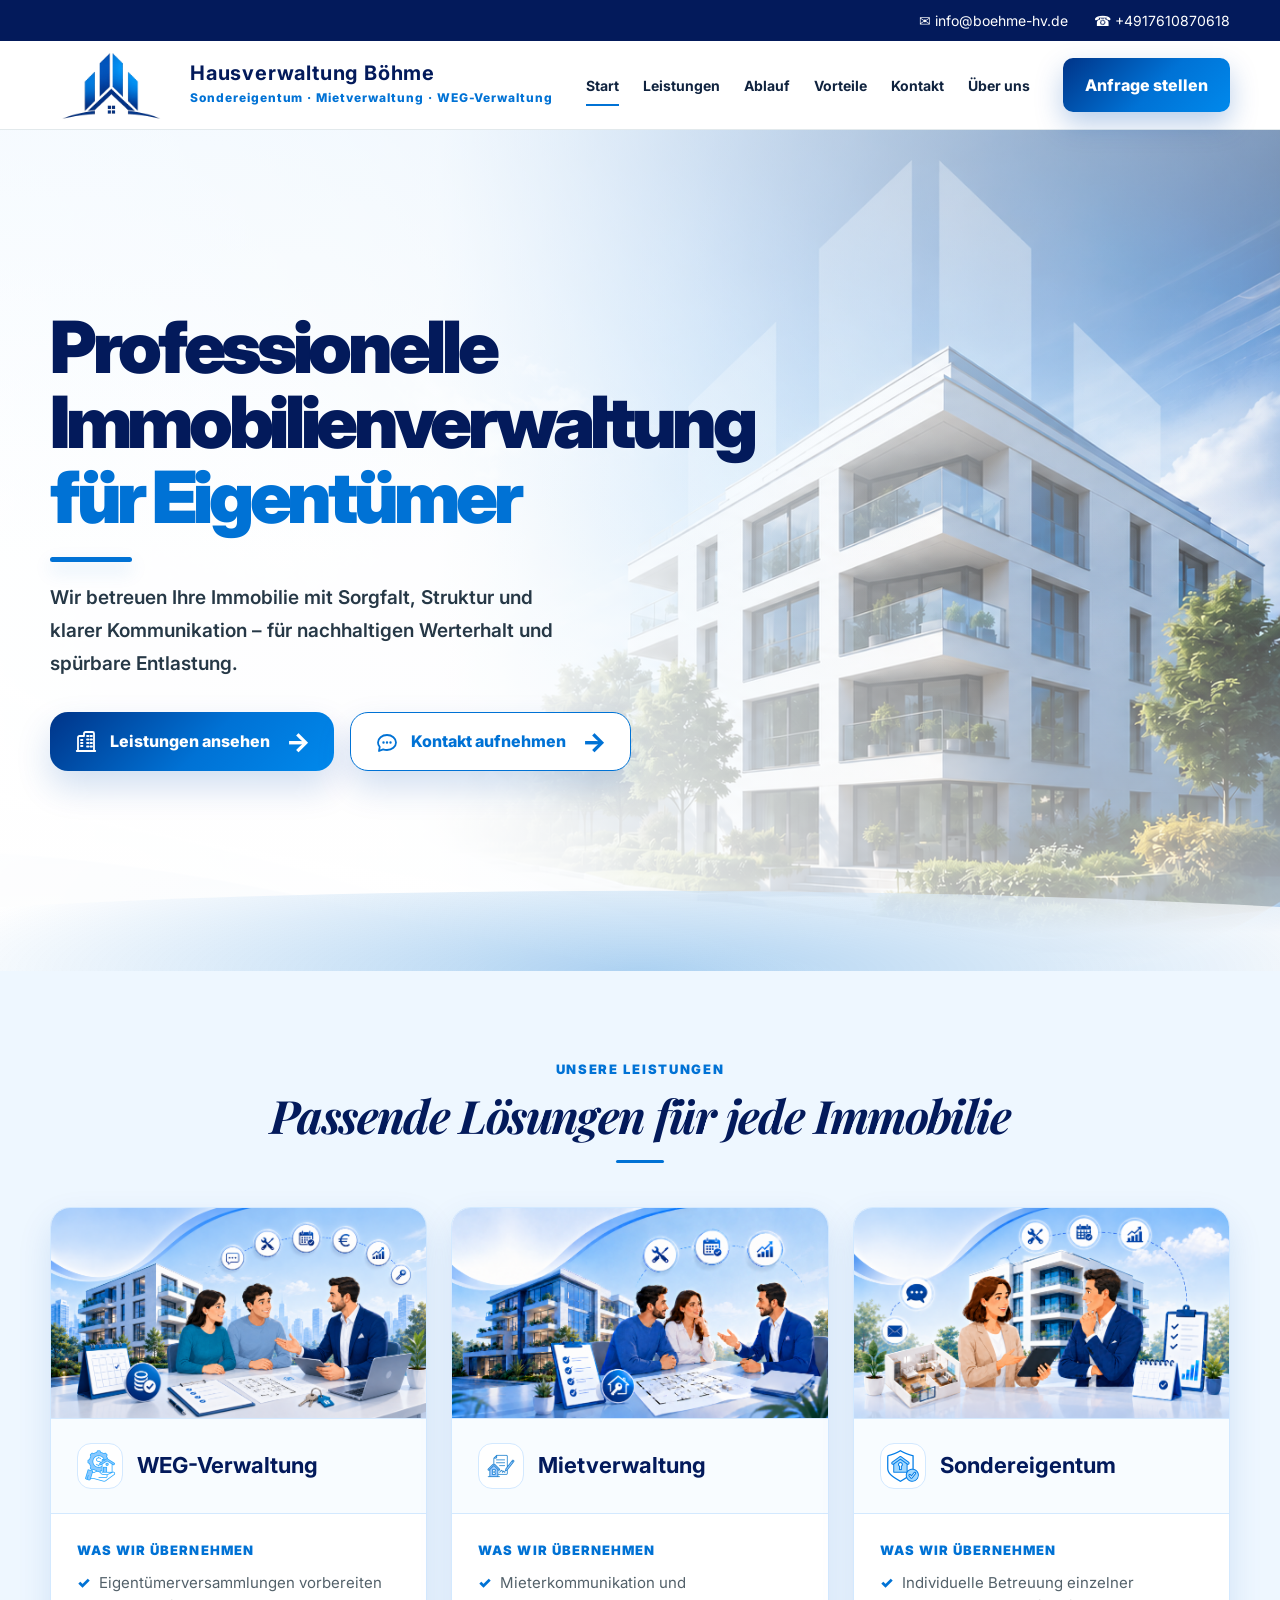
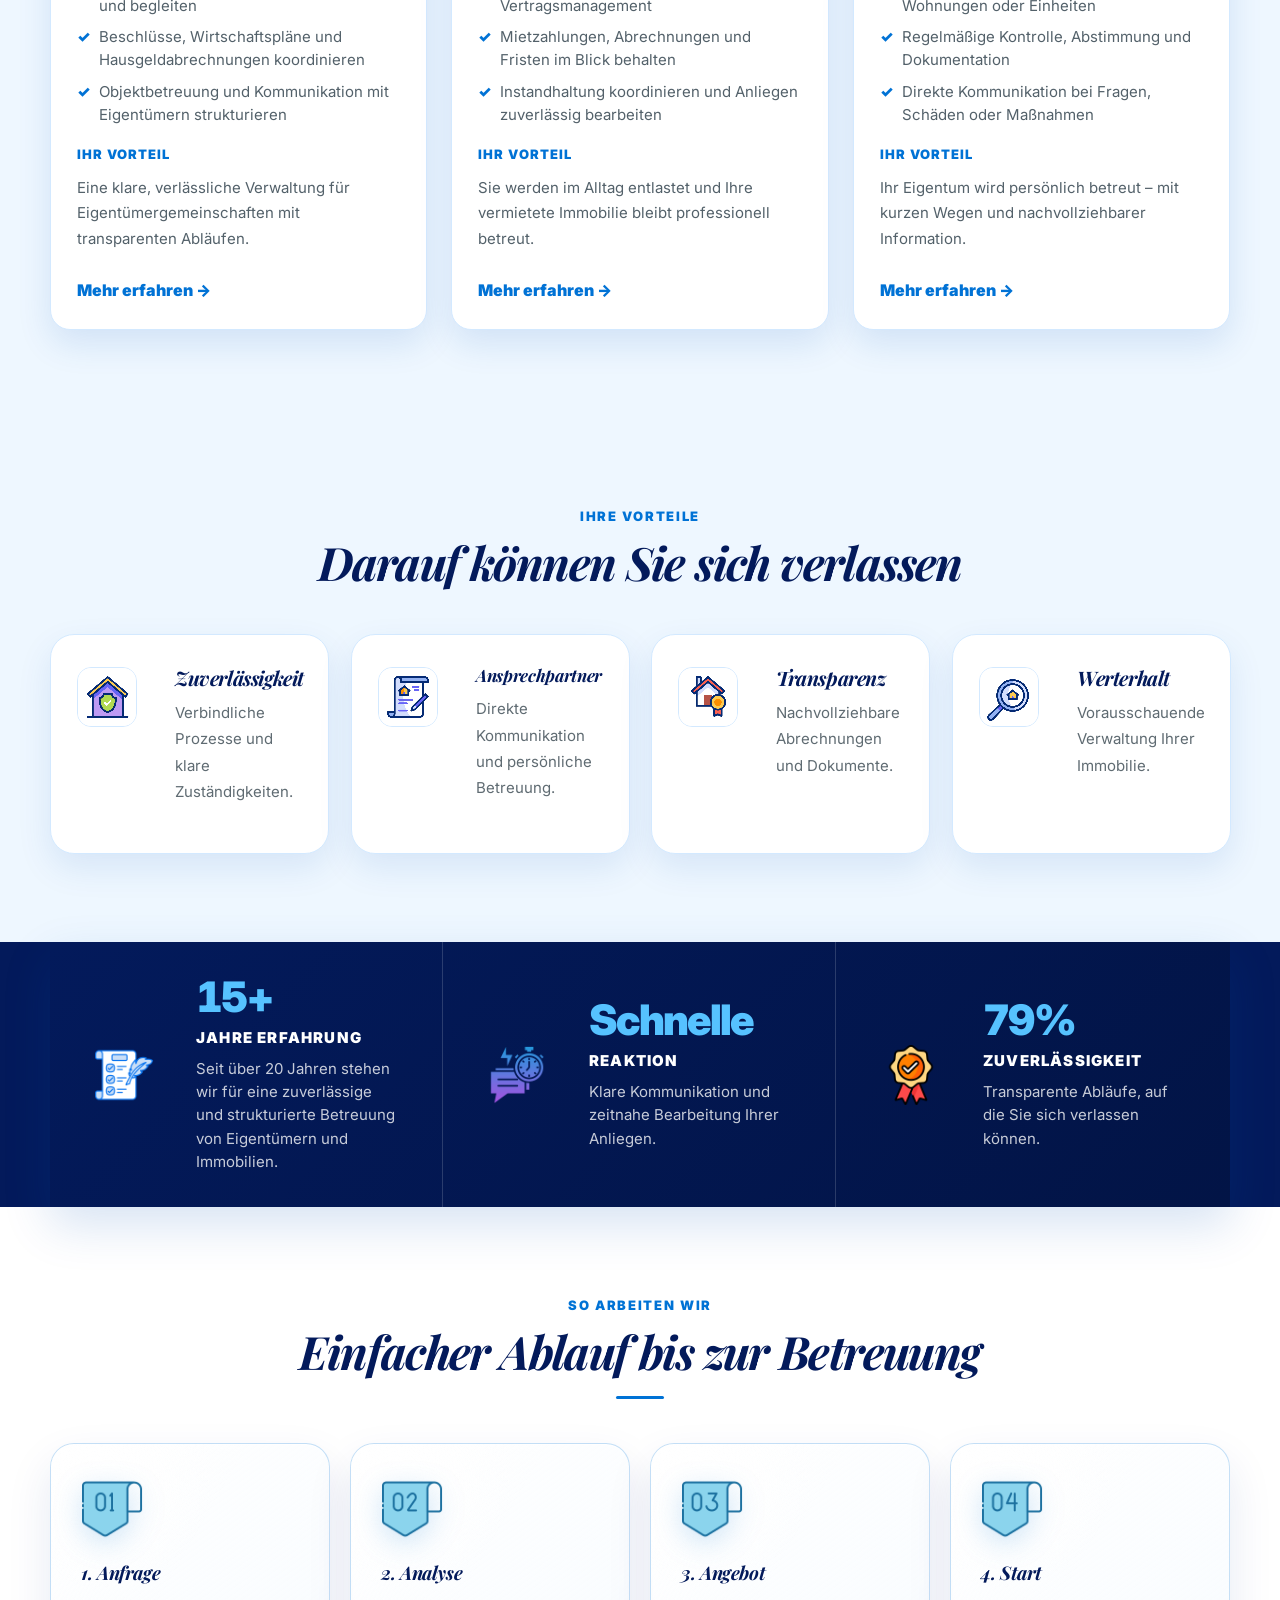
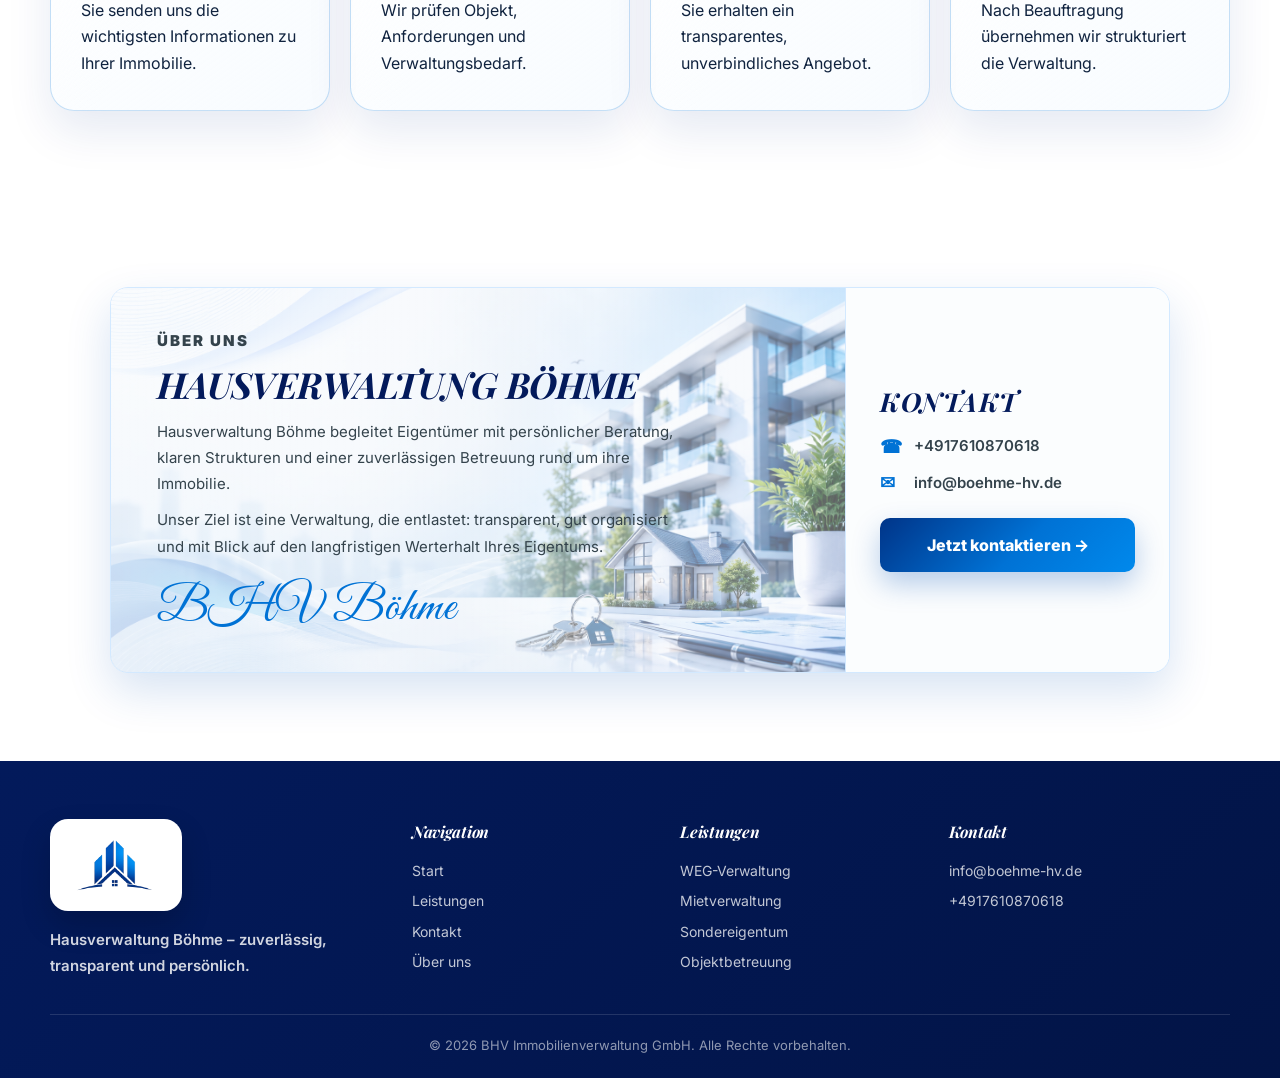
==== commit d7c8c6fc: "Update index.html" ====
--- a/index.html
+++ b/index.html
@@ -1409,16 +1409,11 @@
       .hero {
         min-height: calc(100svh - 84px);
         align-items: stretch;
-        background:
-          linear-gradient(180deg, rgba(255, 255, 255, 0.96) 0%, rgba(239, 248, 255, 0.82) 36%, rgba(255, 255, 255, 0.62) 62%, rgba(255, 255, 255, 0.38) 100%),
-          linear-gradient(90deg, rgba(255, 255, 255, 0.96) 0%, rgba(255, 255, 255, 0.58) 54%, rgba(255, 255, 255, 0.12) 100%),
-          url("assets/hero-mo.png") center right / cover no-repeat;
+        background: url("assets/hero-mo.png") center right / cover no-repeat;
       }
 
       .hero::before {
-        background:
-          radial-gradient(circle at 20% 20%, rgba(255, 255, 255, 0.92), transparent 36%),
-          linear-gradient(180deg, rgba(255, 255, 255, 0.24) 0%, rgba(255, 255, 255, 0.74) 100%);
+        background: transparent;
       }
 
       .hero::after {
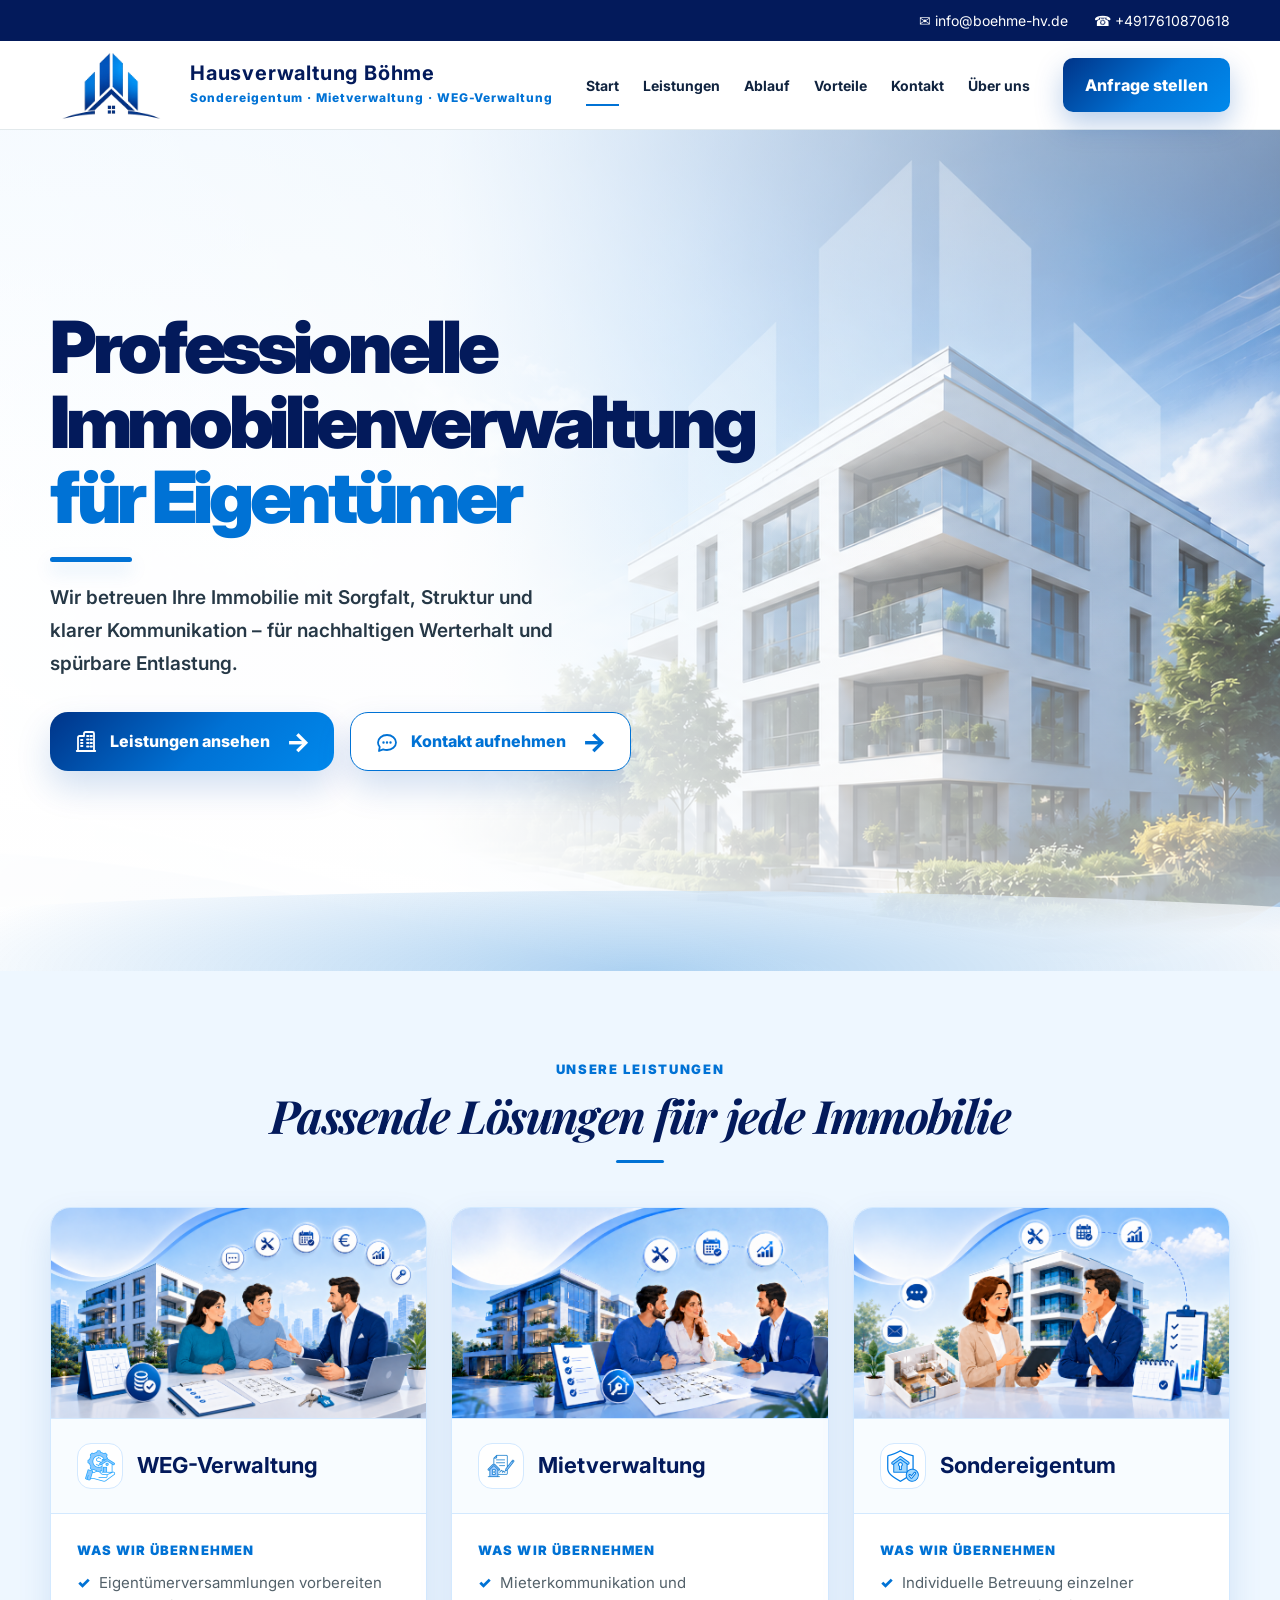
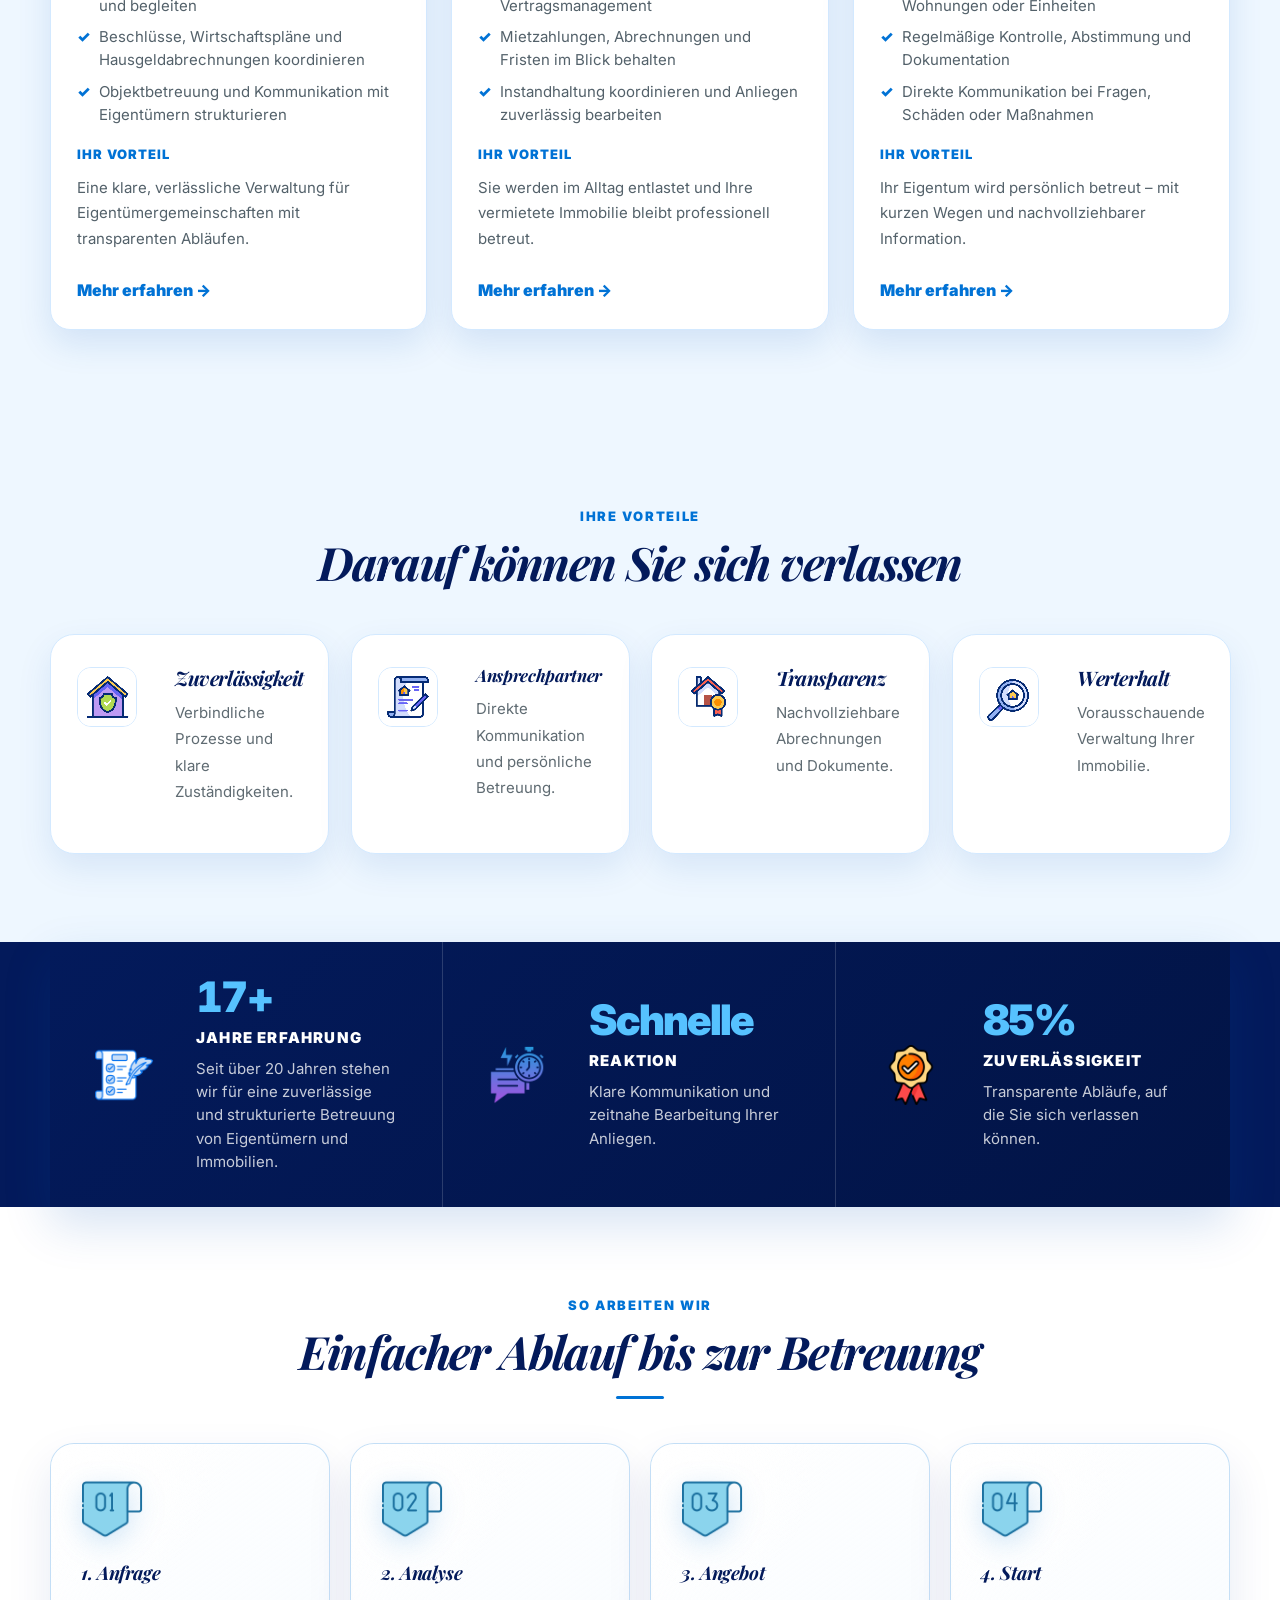
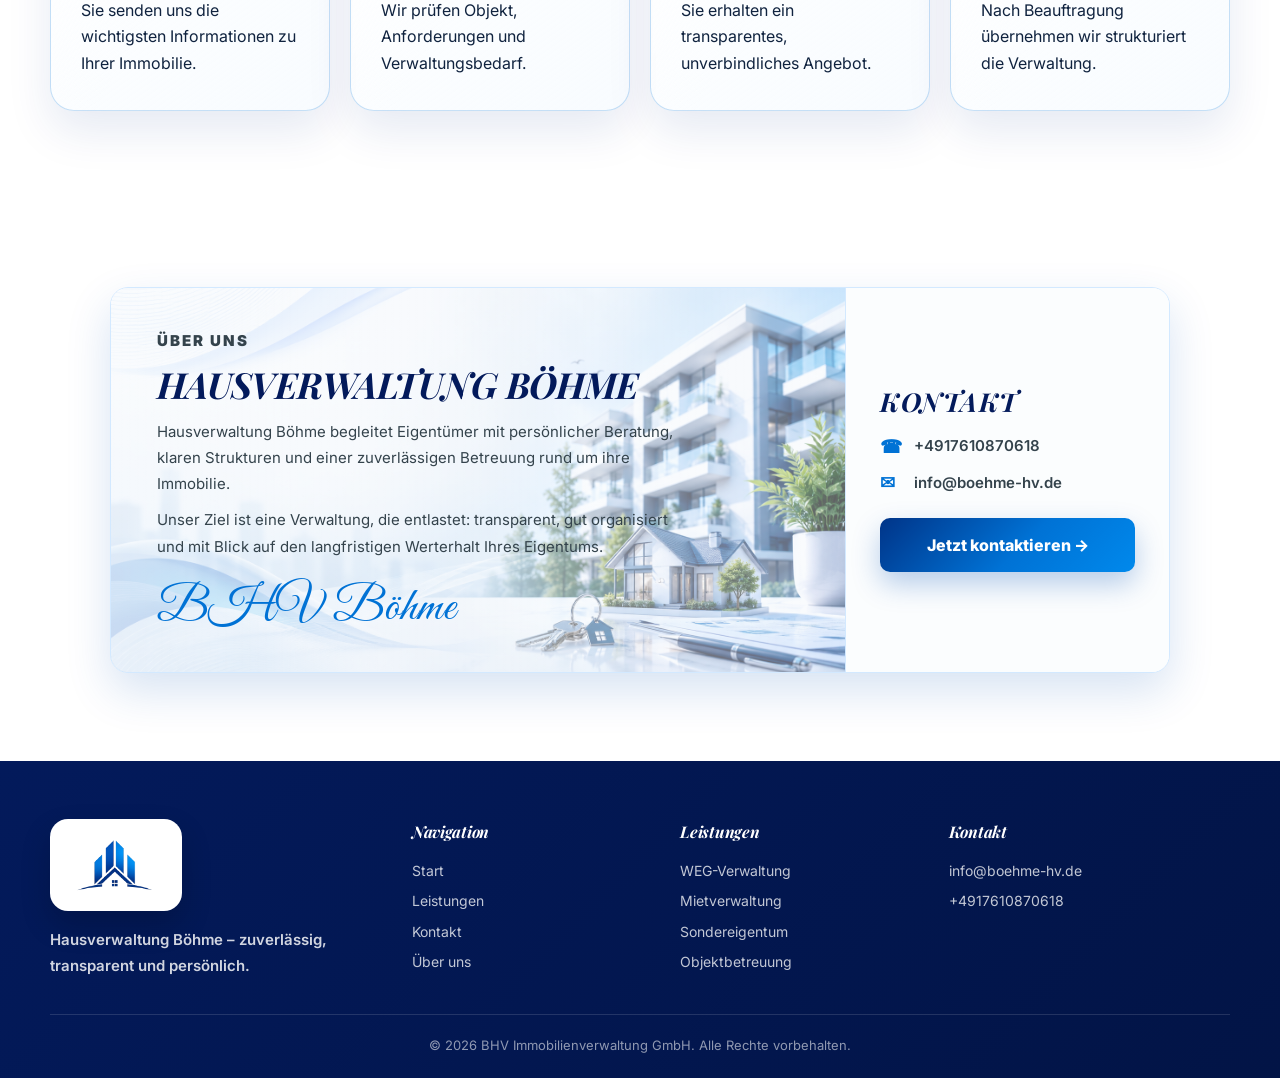
==== commit 310f51f0: "Update index.html" ====
--- a/index.html
+++ b/index.html
@@ -1409,7 +1409,7 @@
       .hero {
         min-height: calc(100svh - 84px);
         align-items: stretch;
-        background: url("assets/hero-mo.png") center right / cover no-repeat;
+        background: url("assets/hero-mo.png") center right / auto 108% no-repeat;
       }
 
       .hero::before {
@@ -1417,13 +1417,13 @@
       }
 
       .hero::after {
-        right: -26%;
-        left: -26%;
-        height: 128px;
+        right: -24%;
+        left: -24%;
+        height: 104px;
         background:
-          linear-gradient(180deg, transparent 0%, rgba(255, 255, 255, 0.96) 54%),
-          radial-gradient(70% 110% at 50% 100%, rgba(0, 114, 213, 0.36), transparent 70%);
-        clip-path: ellipse(72% 48% at 50% 100%);
+          linear-gradient(180deg, transparent 0%, rgba(255, 255, 255, 0.58) 68%),
+          radial-gradient(70% 110% at 50% 100%, rgba(0, 114, 213, 0.24), transparent 72%);
+        clip-path: ellipse(72% 42% at 50% 100%);
       }
 
       .hero .container {
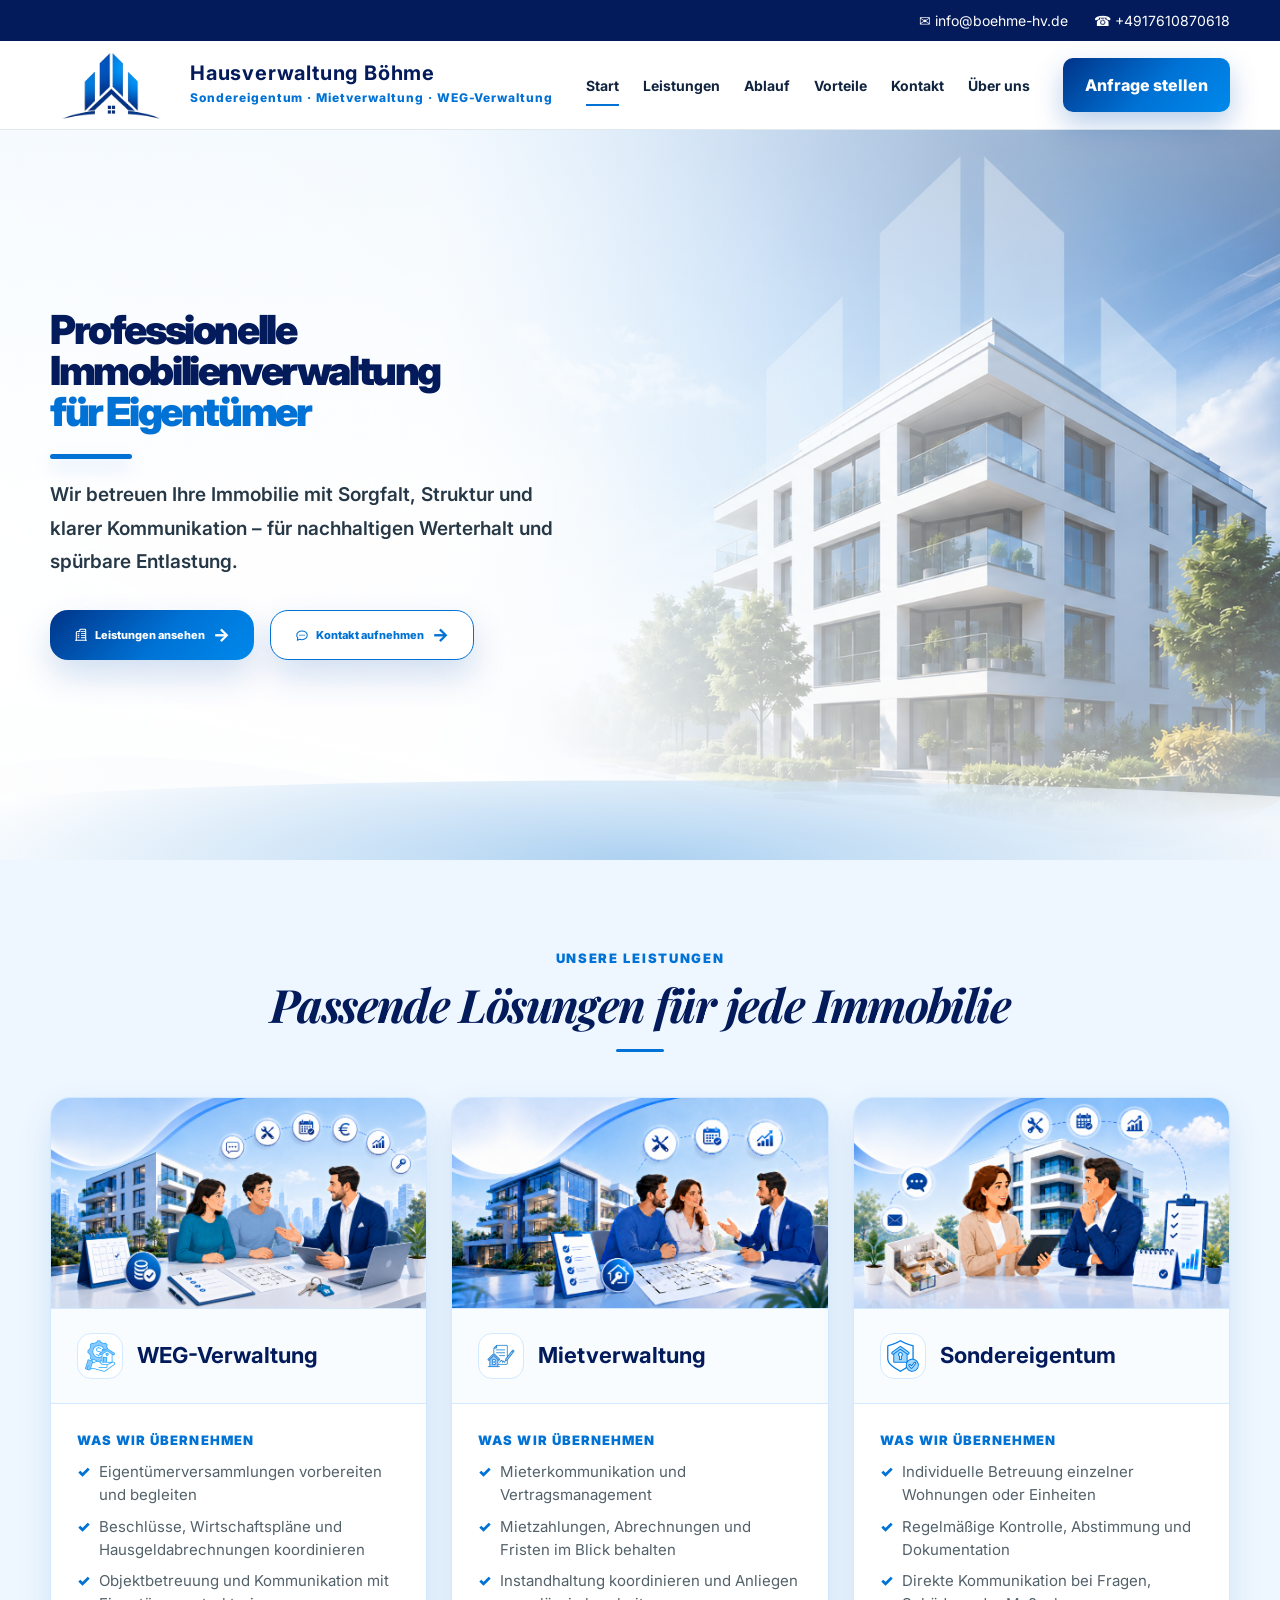
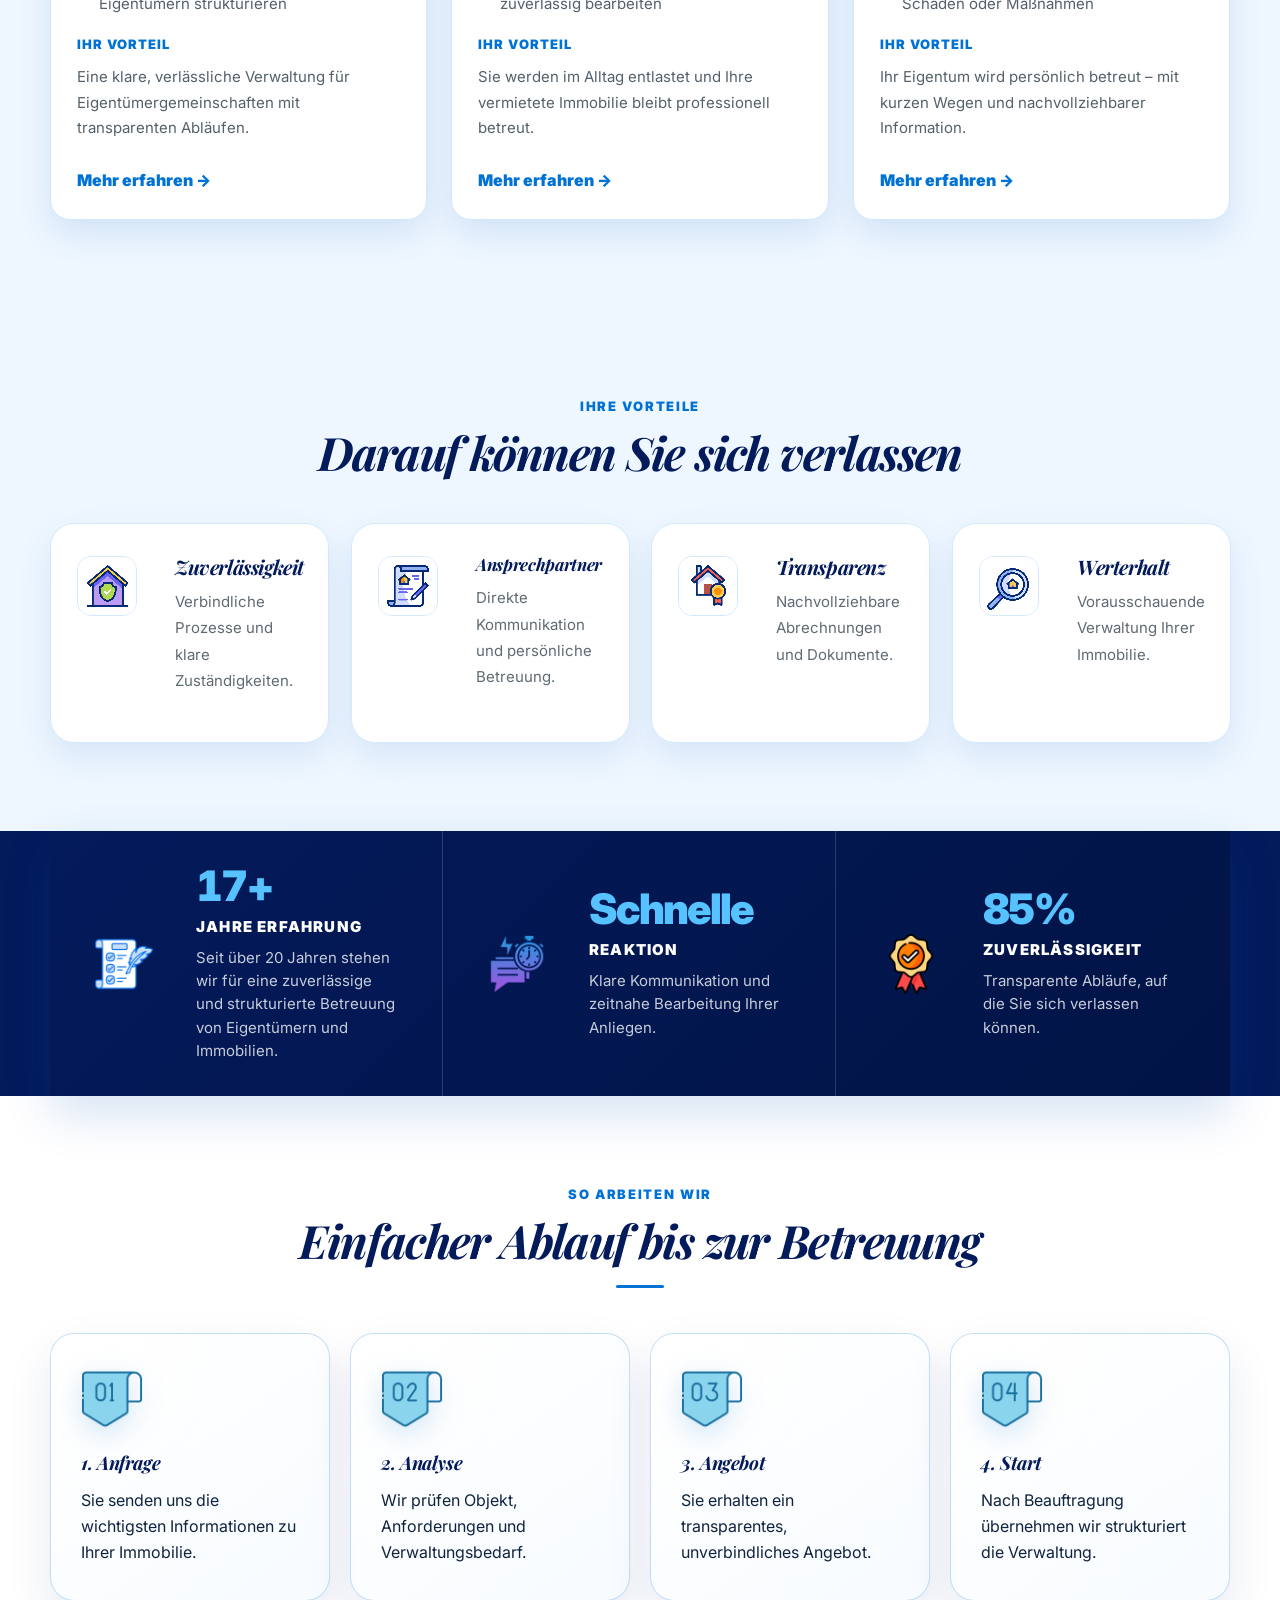
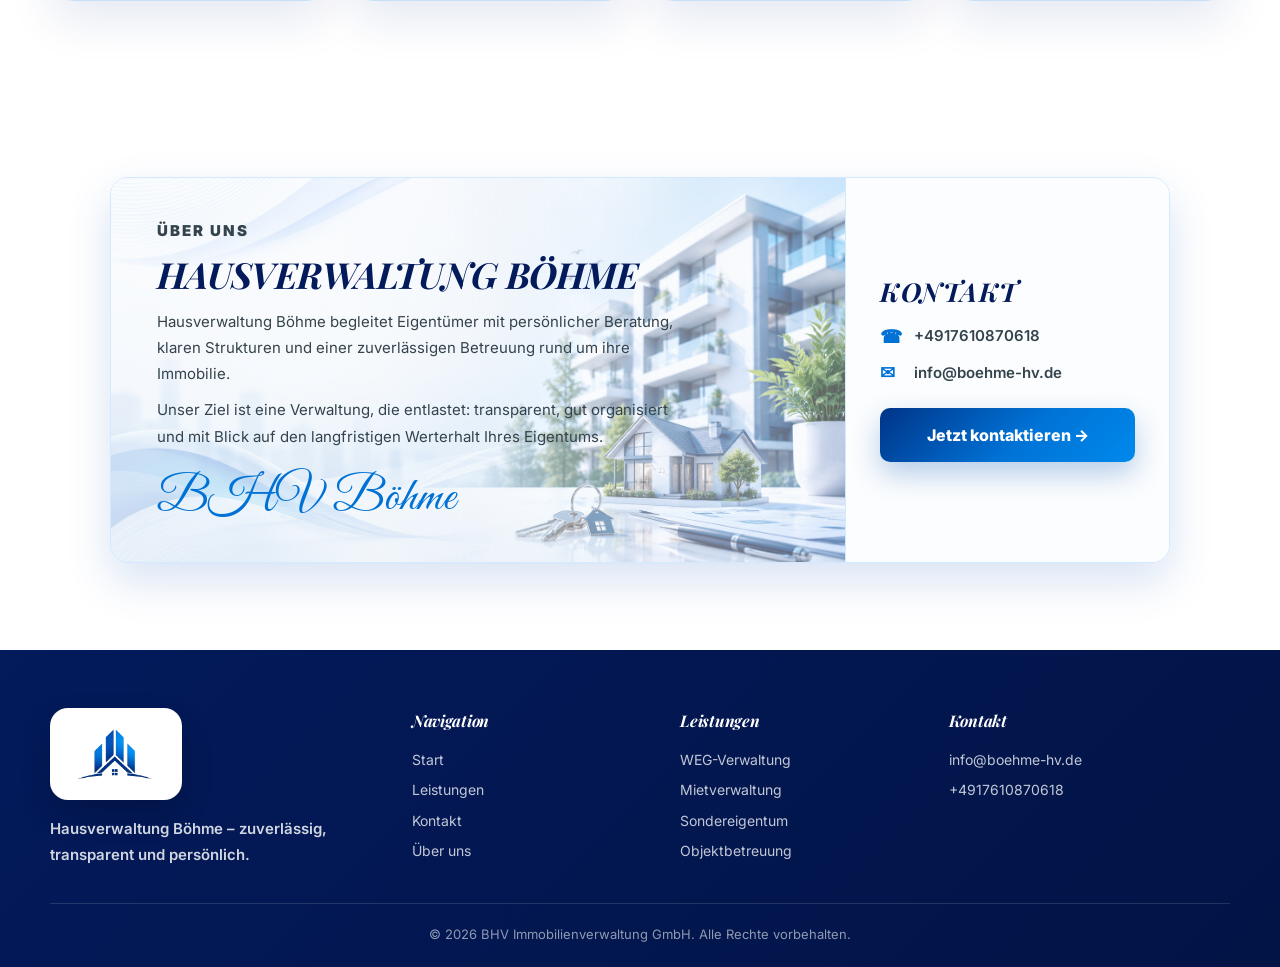
==== commit 70a77c08: "Update index.html" ====
--- a/index.html
+++ b/index.html
@@ -351,10 +351,10 @@
       margin-bottom: 22px;
       color: var(--dark);
       font-family: Inter, Arial, sans-serif;
-      font-size: clamp(46px, 5.8vw, 72px);
+      font-size: clamp(28px, 8.6vw, 40px);
       font-style: normal;
       font-weight: 900;
-      line-height: 1.04;
+      line-height: 1.02;
       letter-spacing: -0.06em;
       text-wrap: balance;
     }
@@ -408,20 +408,20 @@
     }
 
     .hero-actions .btn {
-      min-height: 58px;
+      min-height: 42px;
       border-radius: 18px;
       padding: 15px 24px;
-      font-size: 16px;
+      font-size: 11px;
       box-shadow: 0 16px 34px rgba(0, 80, 178, 0.18);
     }
 
 
 
     .hero-actions .btn-icon {
-      width: 24px;
-      height: 24px;
-      flex: 0 0 24px;
-      margin-right: 12px;
+      width: 14px;
+      height: 14px;
+      flex: 0 0 14px;
+      margin-right: 7px;
       display: inline-flex;
       align-items: center;
       justify-content: center;
@@ -429,8 +429,8 @@
     }
 
     .hero-actions .btn-icon svg {
-      width: 24px;
-      height: 24px;
+      width: 14px;
+      height: 14px;
       display: block;
       stroke: currentColor;
     }
@@ -449,8 +449,8 @@
 
     .hero-actions .btn::after {
       content: "→";
-      margin-left: 16px;
-      font-size: 26px;
+      margin-left: 8px;
+      font-size: 18px;
       line-height: 1;
       transition: transform 0.22s ease;
     }
@@ -1435,17 +1435,17 @@
 
       .hero-content {
         width: 100%;
-        max-width: 430px;
+        max-width: 315px;
         margin: 0;
-        padding: 62px 0 96px;
+        padding: 54px 0 90px;
         text-align: left;
       }
 
       .hero h1 {
-        max-width: 360px;
+        max-width: 265px;
         margin: 0 0 20px;
-        font-size: clamp(42px, 12vw, 58px);
-        line-height: 1.04;
+        font-size: clamp(28px, 8.6vw, 40px);
+        line-height: 1.02;
         letter-spacing: -0.065em;
         text-shadow: 0 4px 18px rgba(255, 255, 255, 0.98);
       }
@@ -1455,12 +1455,12 @@
       }
 
       .hero p {
-        max-width: 335px;
+        max-width: 235px;
         margin: 0 0 30px;
         padding-top: 22px;
         color: #263846;
-        font-size: clamp(16px, 4.55vw, 18px);
-        line-height: 1.7;
+        font-size: clamp(11px, 3.25vw, 14px);
+        line-height: 1.55;
         font-weight: 650;
         text-shadow: 0 2px 14px rgba(255, 255, 255, 0.96);
       }
@@ -1475,17 +1475,17 @@
         grid-template-columns: 1fr;
         justify-content: stretch;
         gap: 14px;
-        max-width: 335px;
+        max-width: 245px;
       }
 
       .hero-actions .btn {
         width: 100%;
         min-width: 0;
-        min-height: 58px;
+        min-height: 42px;
         justify-content: space-between;
         border-radius: 18px;
-        padding: 15px 20px;
-        font-size: 16px;
+        padding: 10px 14px;
+        font-size: 11px;
       }
 
       .hero-actions .btn-outline {
@@ -1549,6 +1549,50 @@
 
       .trust-number {
         font-size: 34px;
+      }
+
+      /* Mobile hero: smaller left-aligned text like the reference screenshot */
+      .hero-content {
+        max-width: 315px;
+      }
+
+      .hero h1 {
+        max-width: 265px;
+        font-size: clamp(28px, 8.6vw, 40px);
+        line-height: 1.02;
+      }
+
+      .hero p {
+        max-width: 235px;
+        font-size: clamp(11px, 3.25vw, 14px);
+        line-height: 1.55;
+      }
+
+      .hero-actions {
+        max-width: 245px;
+      }
+
+      .hero-actions .btn {
+        min-height: 42px;
+        padding: 10px 14px;
+        font-size: 11px;
+        border-radius: 12px;
+      }
+
+      .hero-actions .btn-icon,
+      .hero-actions .btn-icon svg {
+        width: 14px;
+        height: 14px;
+      }
+
+      .hero-actions .btn-icon {
+        flex-basis: 14px;
+        margin-right: 7px;
+      }
+
+      .hero-actions .btn::after {
+        margin-left: 8px;
+        font-size: 18px;
       }
     }
   </style>
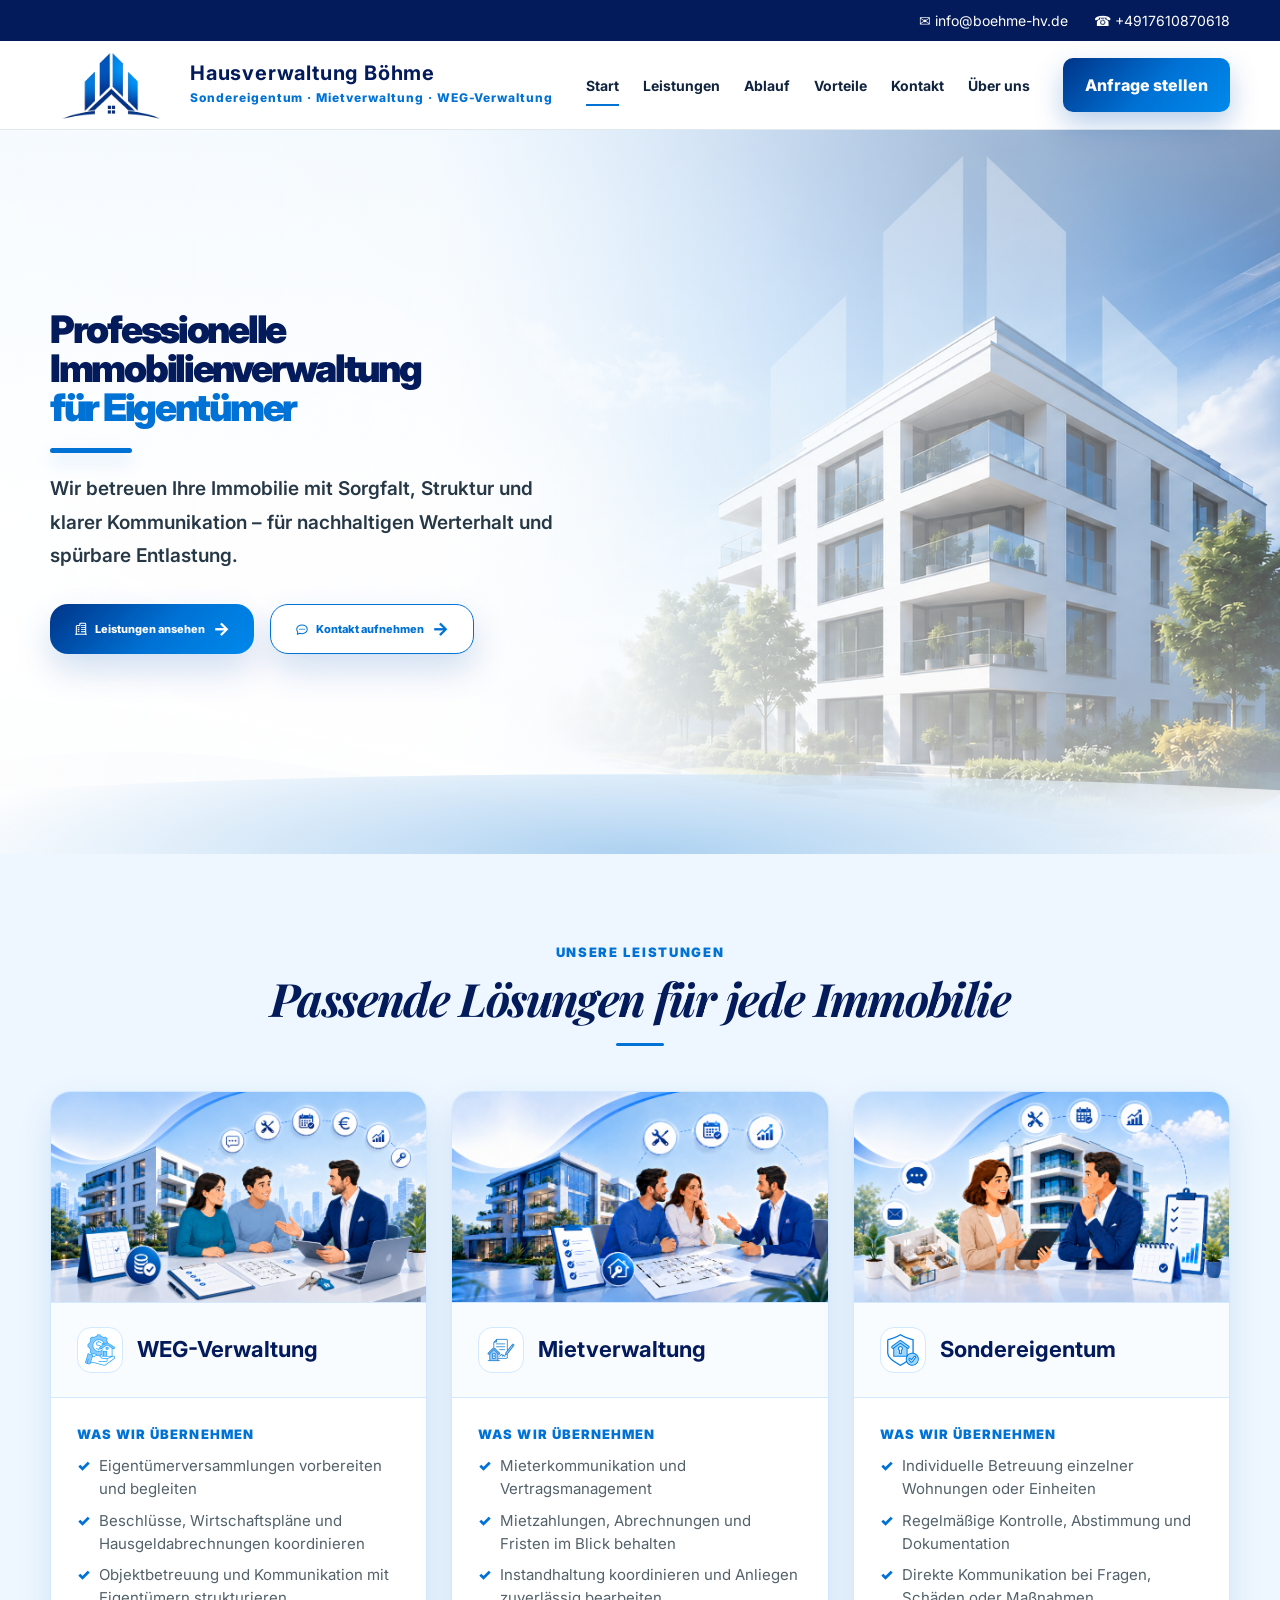
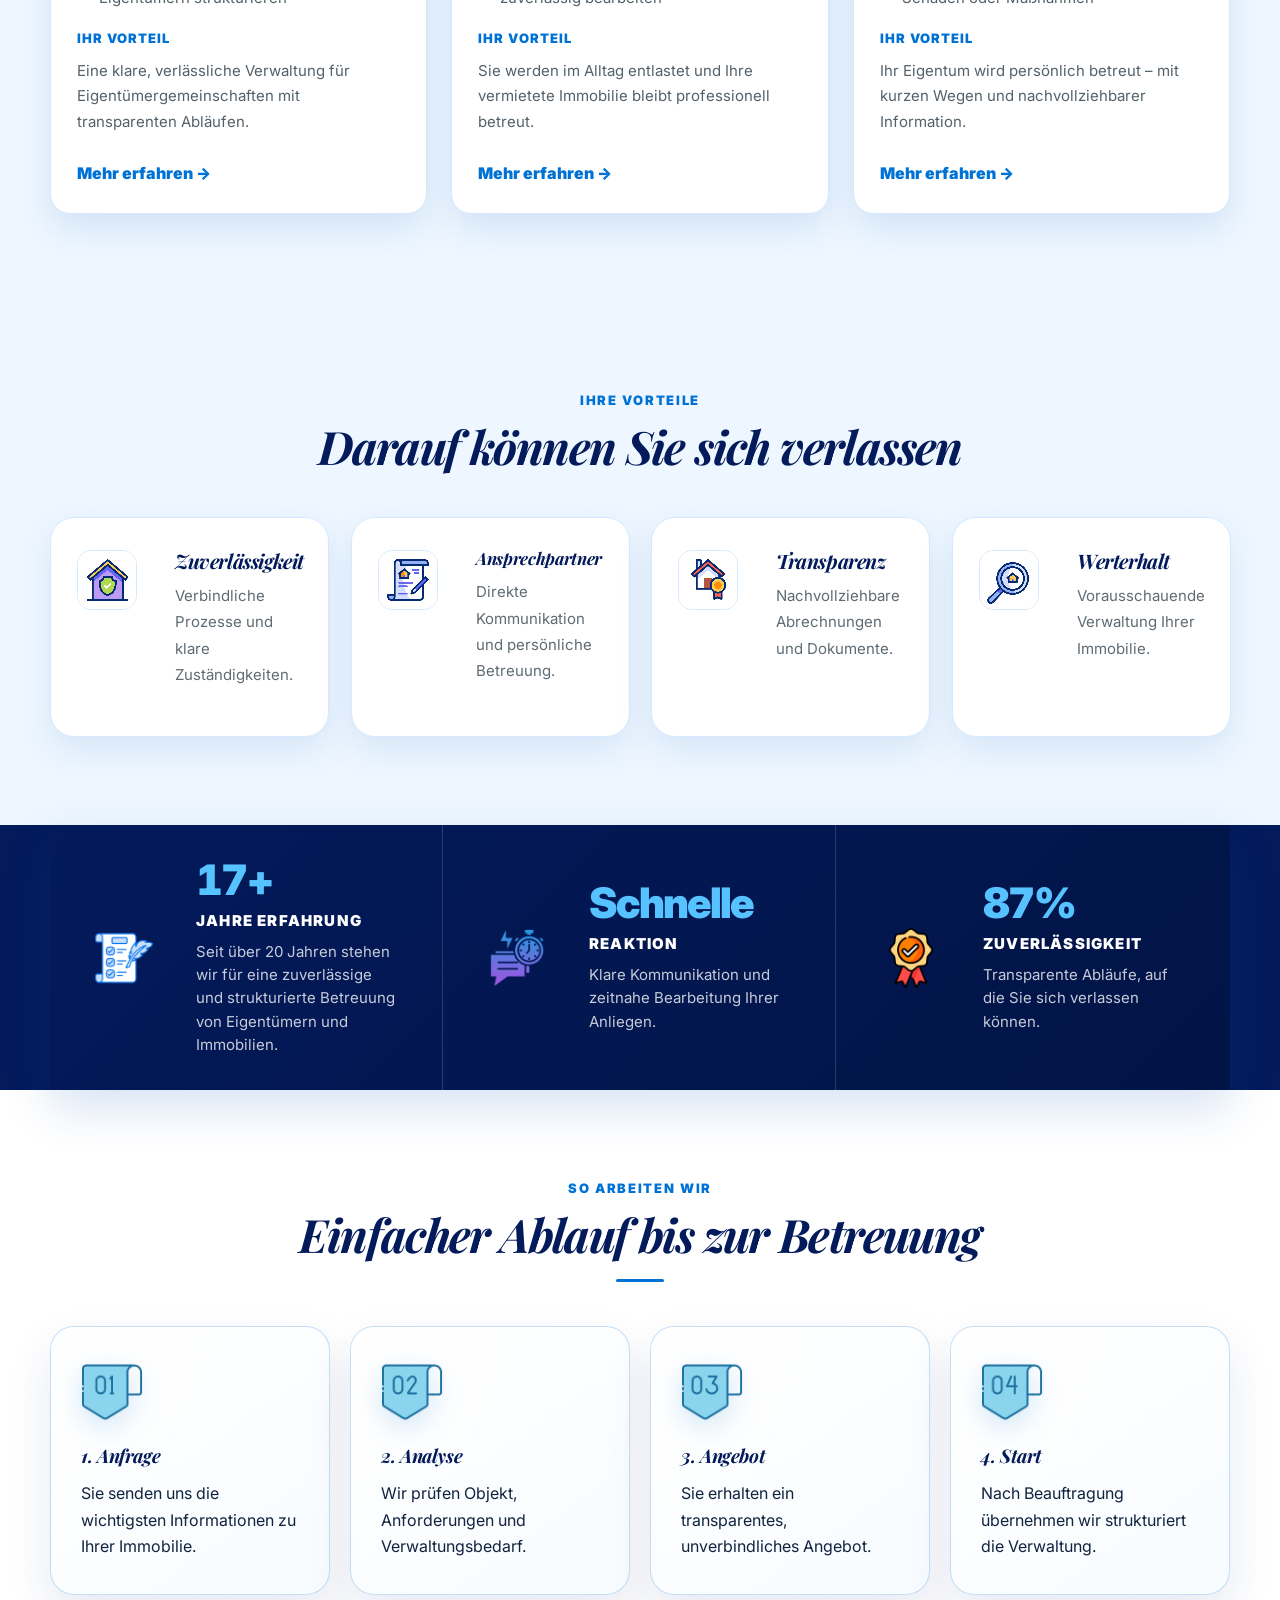
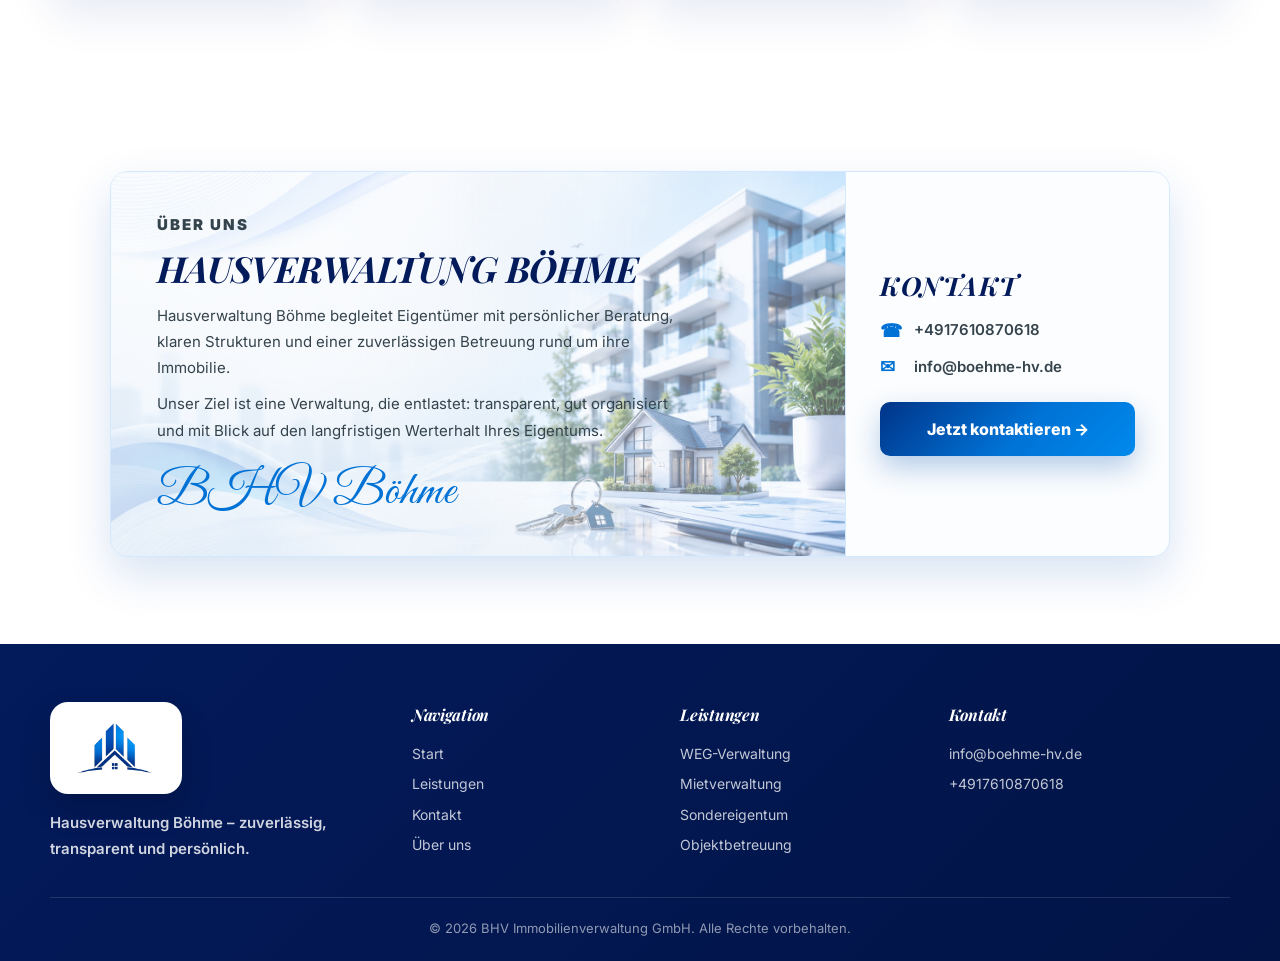
==== commit 72290e92: "Update index.html" ====
--- a/index.html
+++ b/index.html
@@ -351,7 +351,7 @@
       margin-bottom: 22px;
       color: var(--dark);
       font-family: Inter, Arial, sans-serif;
-      font-size: clamp(28px, 8.6vw, 40px);
+      font-size: clamp(27px, 8.2vw, 38px);
       font-style: normal;
       font-weight: 900;
       line-height: 1.02;
@@ -1325,6 +1325,14 @@
     }
 
     @media (max-width: 620px) {
+      .hero {
+        min-height: calc(100svh - 84px);
+        align-items: stretch;
+        background:
+          linear-gradient(90deg, rgba(255, 255, 255, 0.93) 0%, rgba(255, 255, 255, 0.72) 38%, rgba(255, 255, 255, 0.20) 68%, rgba(255, 255, 255, 0.02) 100%),
+          linear-gradient(180deg, rgba(238, 247, 255, 0.08) 0%, rgba(255, 255, 255, 0.14) 68%, rgba(255, 255, 255, 0.46) 100%),
+          url("assets/hero-mo.png") 78% center / auto 100% no-repeat;
+      }
       .topbar {
         display: none;
       }
@@ -1435,16 +1443,16 @@
 
       .hero-content {
         width: 100%;
-        max-width: 315px;
+        max-width: 300px;
         margin: 0;
         padding: 54px 0 90px;
         text-align: left;
       }
 
       .hero h1 {
-        max-width: 265px;
+        max-width: 255px;
         margin: 0 0 20px;
-        font-size: clamp(28px, 8.6vw, 40px);
+        font-size: clamp(27px, 8.2vw, 38px);
         line-height: 1.02;
         letter-spacing: -0.065em;
         text-shadow: 0 4px 18px rgba(255, 255, 255, 0.98);
@@ -1455,7 +1463,7 @@
       }
 
       .hero p {
-        max-width: 235px;
+        max-width: 230px;
         margin: 0 0 30px;
         padding-top: 22px;
         color: #263846;
@@ -1475,7 +1483,7 @@
         grid-template-columns: 1fr;
         justify-content: stretch;
         gap: 14px;
-        max-width: 245px;
+        max-width: 235px;
       }
 
       .hero-actions .btn {
@@ -1551,25 +1559,54 @@
         font-size: 34px;
       }
 
+      /* Final mobile hero correction: image proportion fixed, text stays readable on the left */
+      .hero {
+        background:
+          linear-gradient(90deg, rgba(255, 255, 255, 0.93) 0%, rgba(255, 255, 255, 0.72) 38%, rgba(255, 255, 255, 0.20) 68%, rgba(255, 255, 255, 0.02) 100%),
+          linear-gradient(180deg, rgba(238, 247, 255, 0.08) 0%, rgba(255, 255, 255, 0.14) 68%, rgba(255, 255, 255, 0.46) 100%),
+          url("assets/hero-mo.png") 78% center / auto 100% no-repeat;
+      }
+
+      .hero::before {
+        background: linear-gradient(180deg, rgba(255,255,255,0.04) 0%, rgba(255,255,255,0.26) 100%);
+      }
+
+      .hero-content {
+        max-width: 300px;
+      }
+
+      .hero h1 {
+        max-width: 255px;
+        font-size: clamp(27px, 8.2vw, 38px);
+      }
+
+      .hero p {
+        max-width: 230px;
+      }
+
+      .hero-actions {
+        max-width: 235px;
+      }
+
       /* Mobile hero: smaller left-aligned text like the reference screenshot */
       .hero-content {
-        max-width: 315px;
+        max-width: 300px;
       }
 
       .hero h1 {
-        max-width: 265px;
-        font-size: clamp(28px, 8.6vw, 40px);
+        max-width: 255px;
+        font-size: clamp(27px, 8.2vw, 38px);
         line-height: 1.02;
       }
 
       .hero p {
-        max-width: 235px;
+        max-width: 230px;
         font-size: clamp(11px, 3.25vw, 14px);
         line-height: 1.55;
       }
 
       .hero-actions {
-        max-width: 245px;
+        max-width: 235px;
       }
 
       .hero-actions .btn {
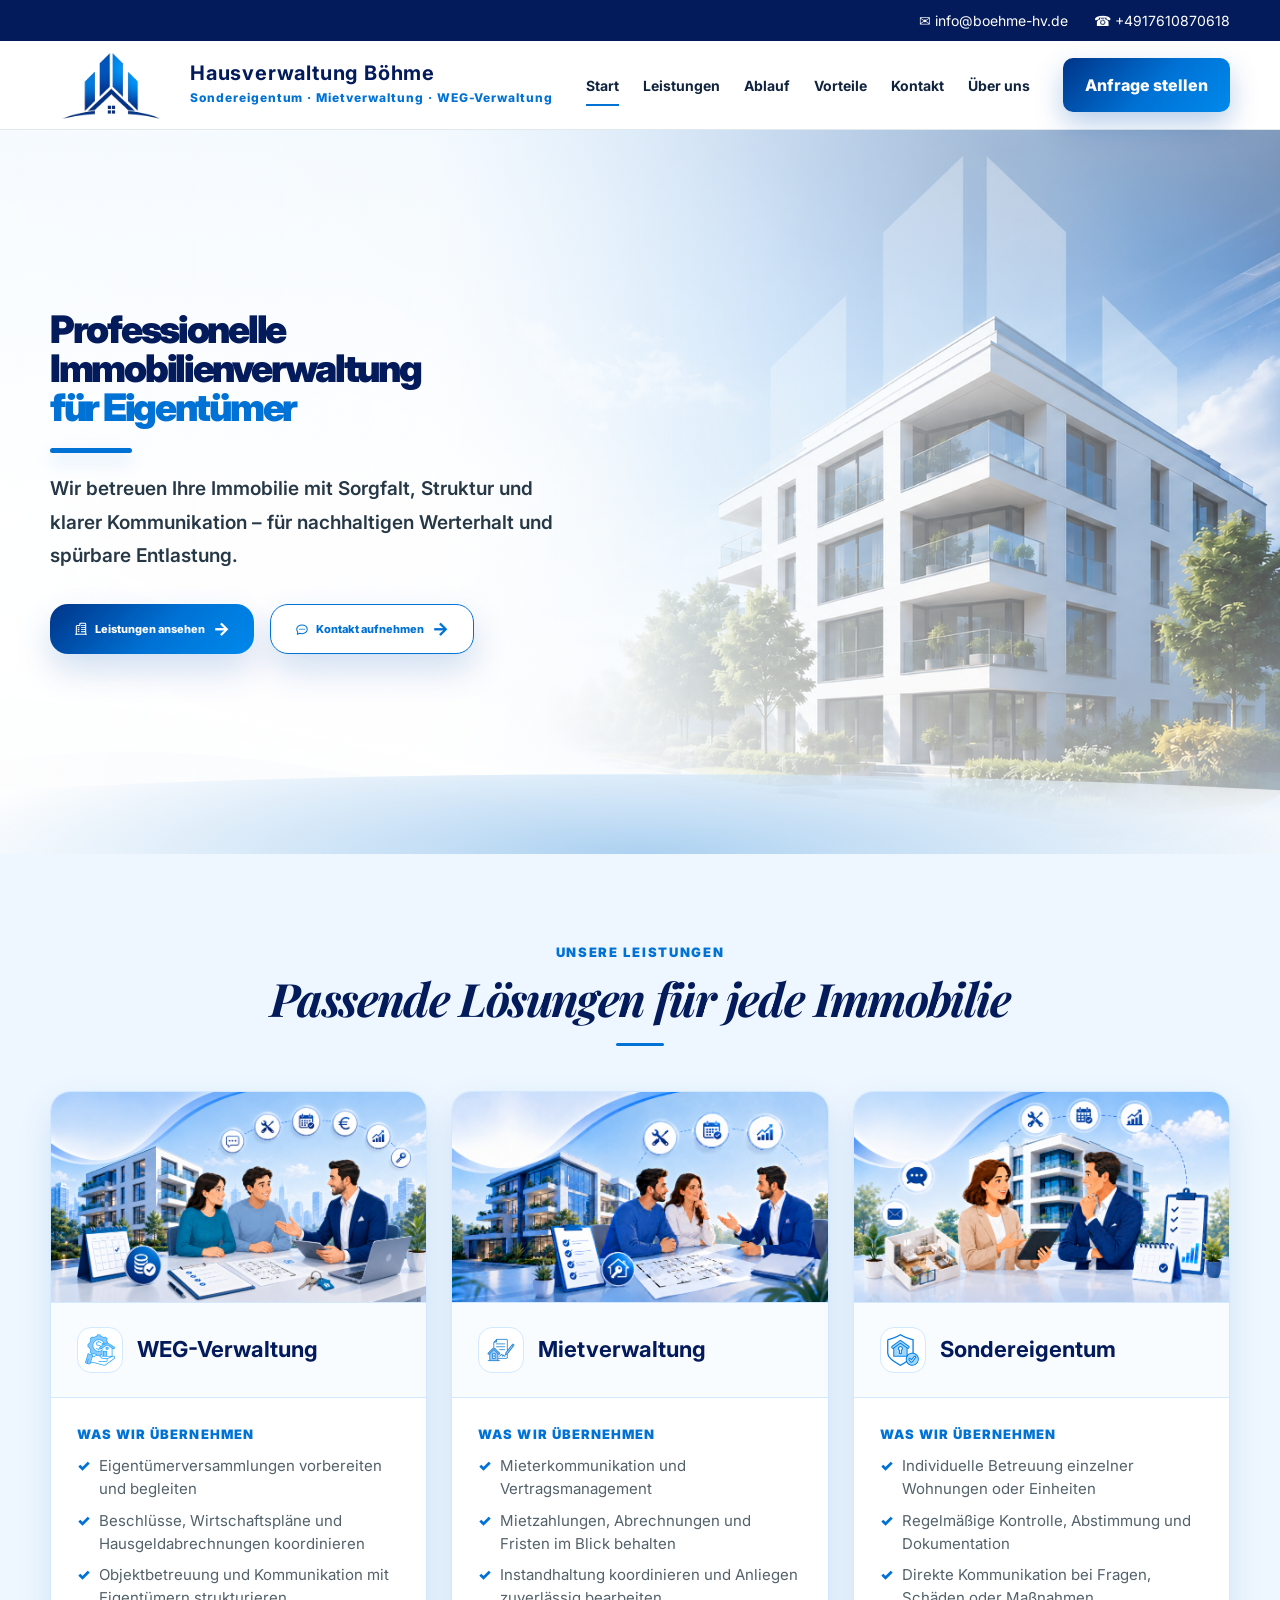
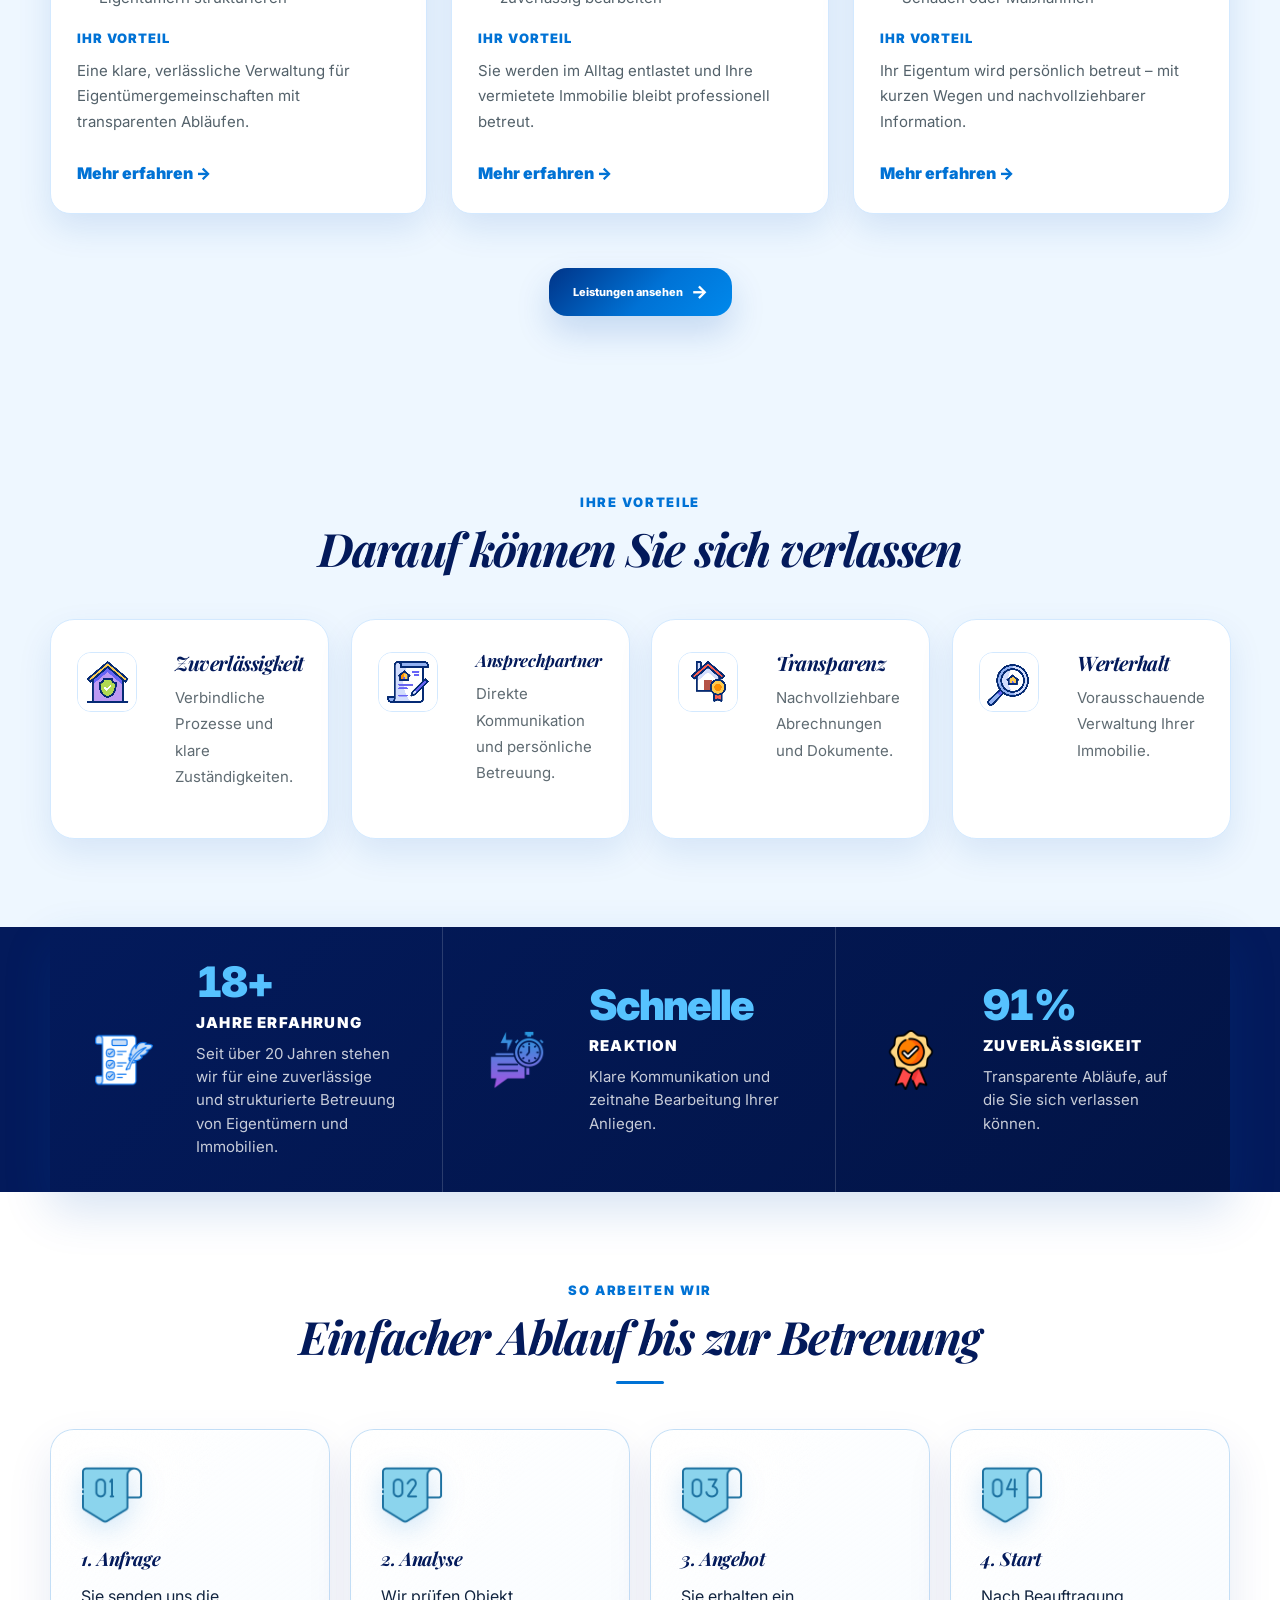
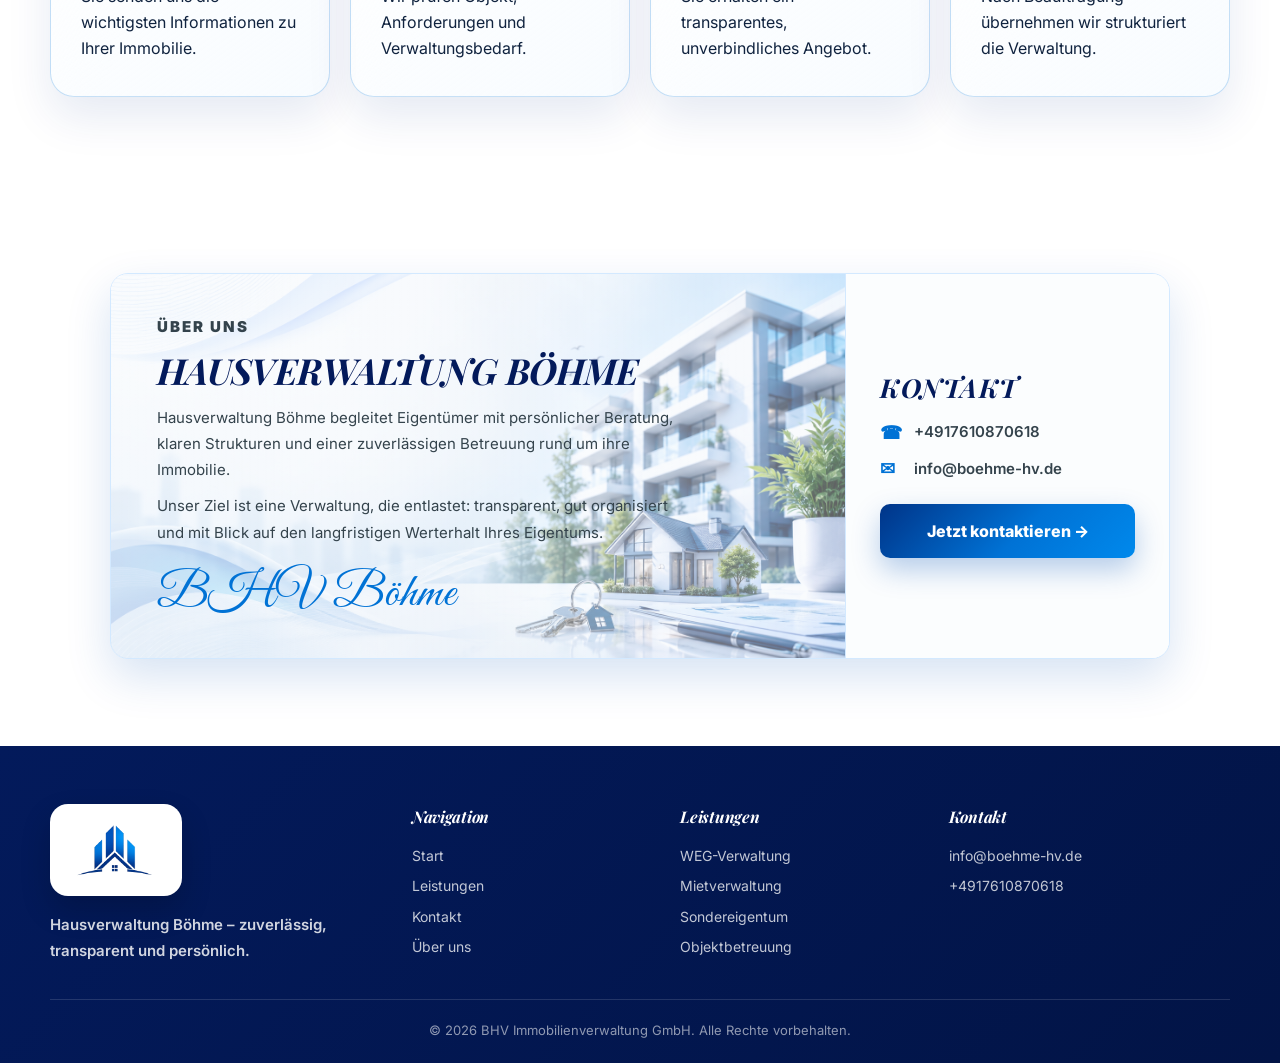
==== commit 5aa020ac: "Update index.html" ====
--- a/index.html
+++ b/index.html
@@ -490,6 +490,30 @@
       margin: 18px auto 0;
       border-radius: 10px;
       background: var(--blue);
+    }
+
+    .services-cta {
+      margin-top: 54px;
+      text-align: center;
+    }
+
+    .services-cta .services-head-action {
+      border-radius: 18px;
+      padding: 15px 24px;
+      font-size: 11px;
+      box-shadow: 0 16px 34px rgba(0, 80, 178, 0.18);
+    }
+
+    .services-cta .services-head-action::after {
+      content: "→";
+      margin-left: 8px;
+      font-size: 18px;
+      line-height: 1;
+      transition: transform 0.22s ease;
+    }
+
+    .services-cta .services-head-action:hover::after {
+      transform: translateX(4px);
     }
 
     .services {
@@ -1811,6 +1835,10 @@
             <a class="more" href="leistungen.html#sondereigentum">Mehr erfahren →</a>
           </article>
         </div>
+
+        <div class="services-cta">
+          <a class="btn btn-primary services-head-action" href="leistungen.html">Leistungen ansehen</a>
+        </div>
       </div>
     </section>
 
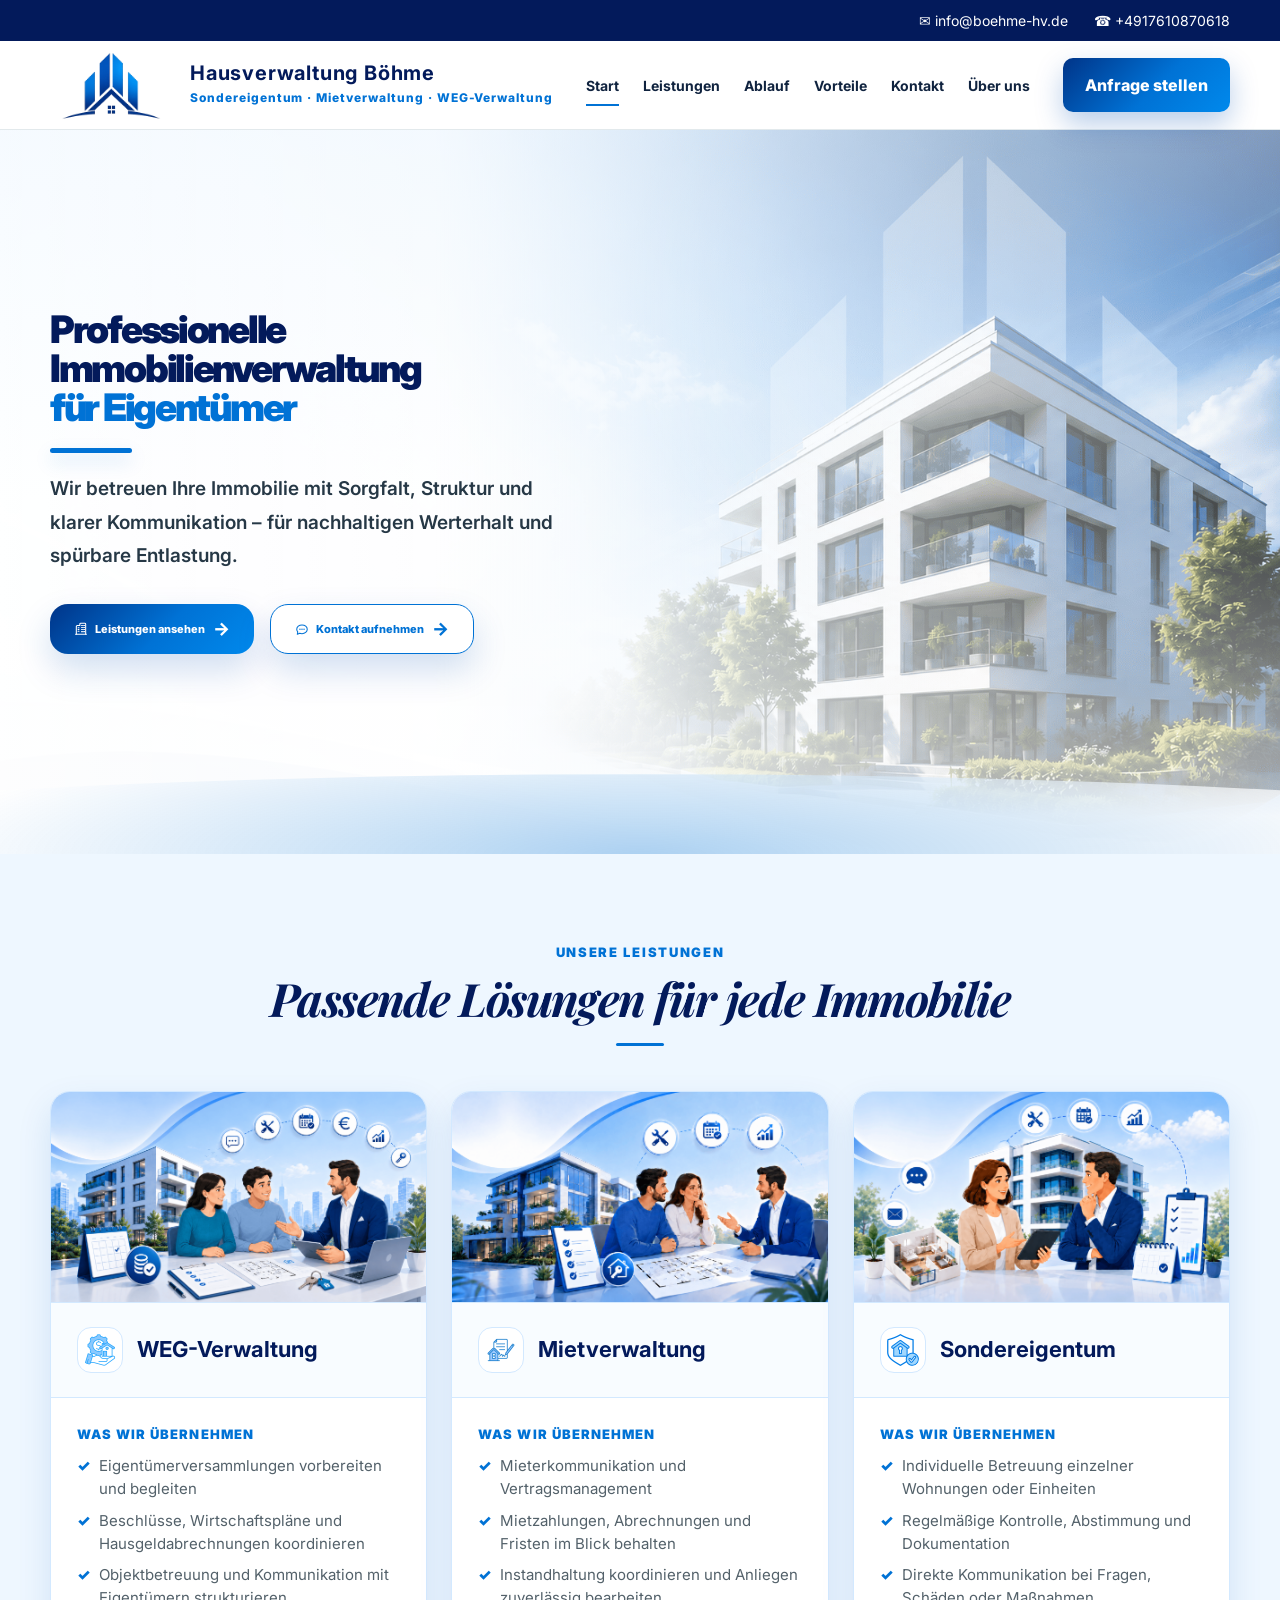
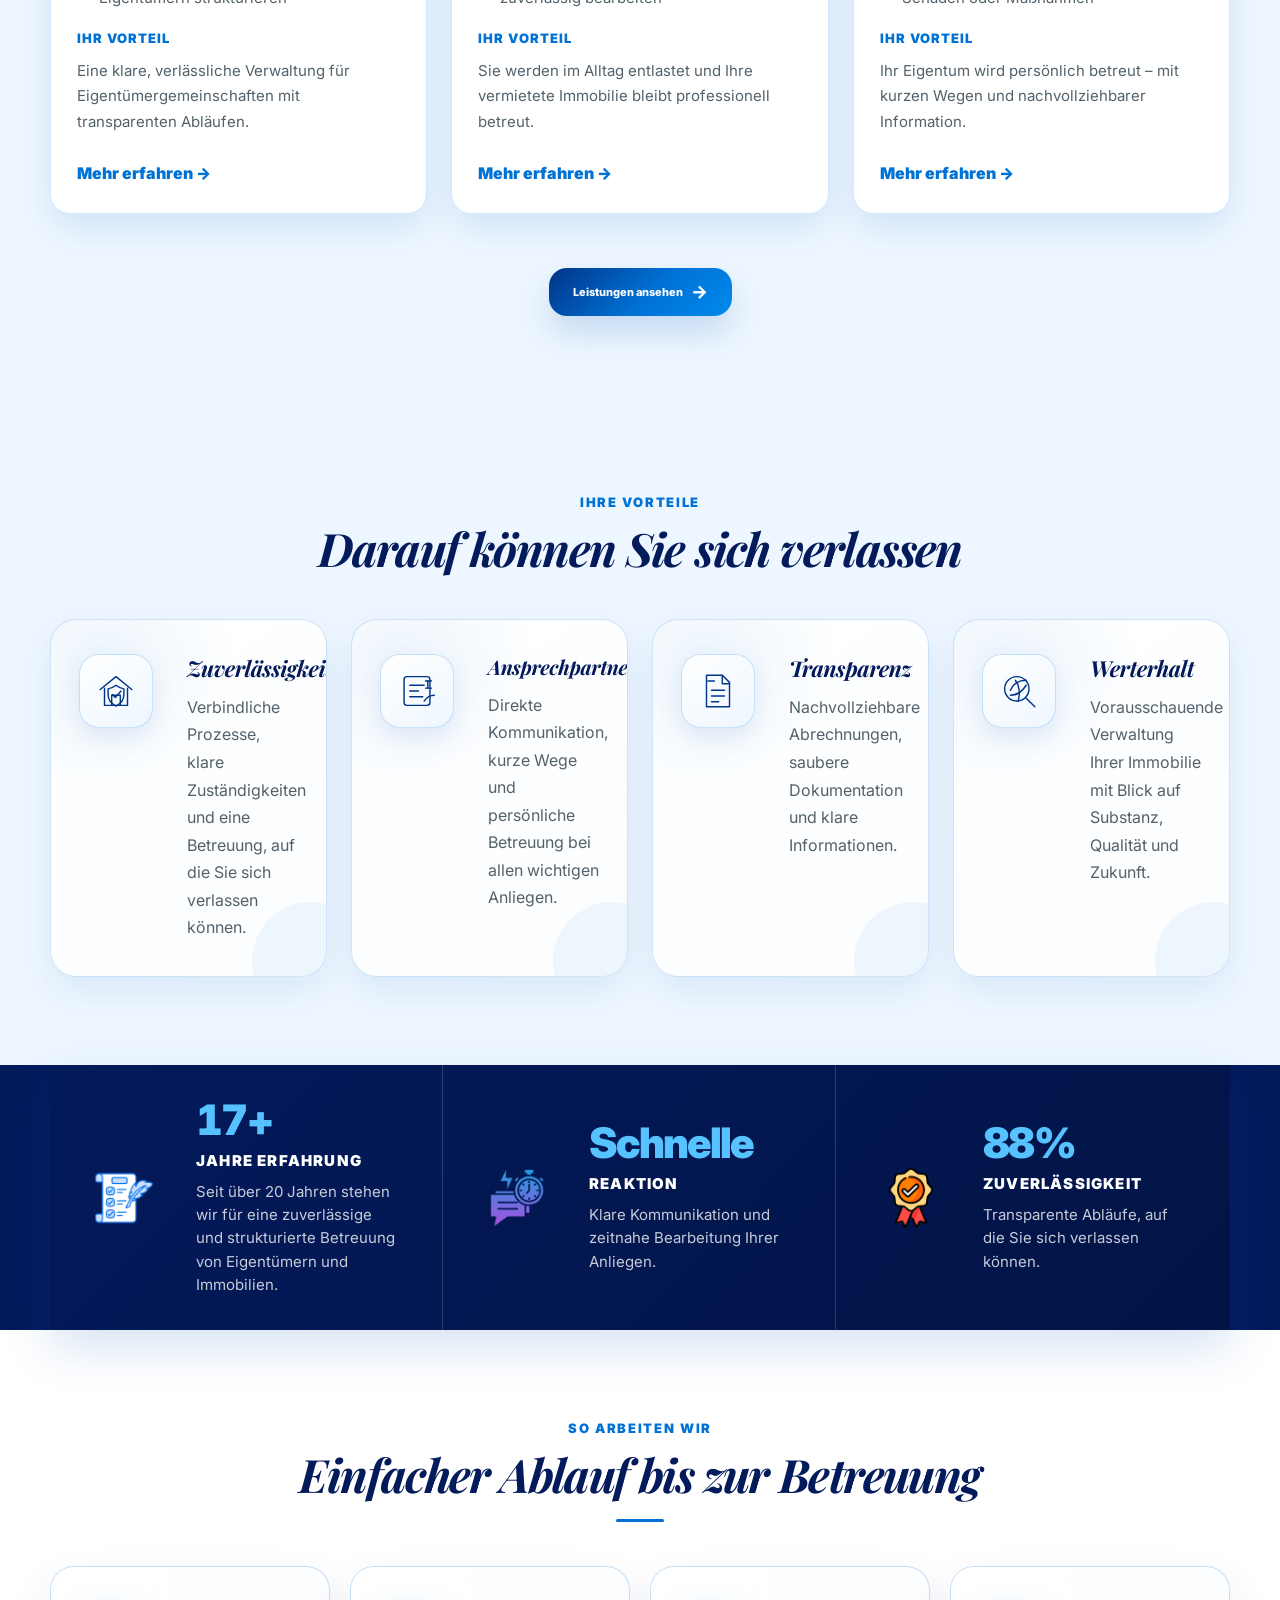
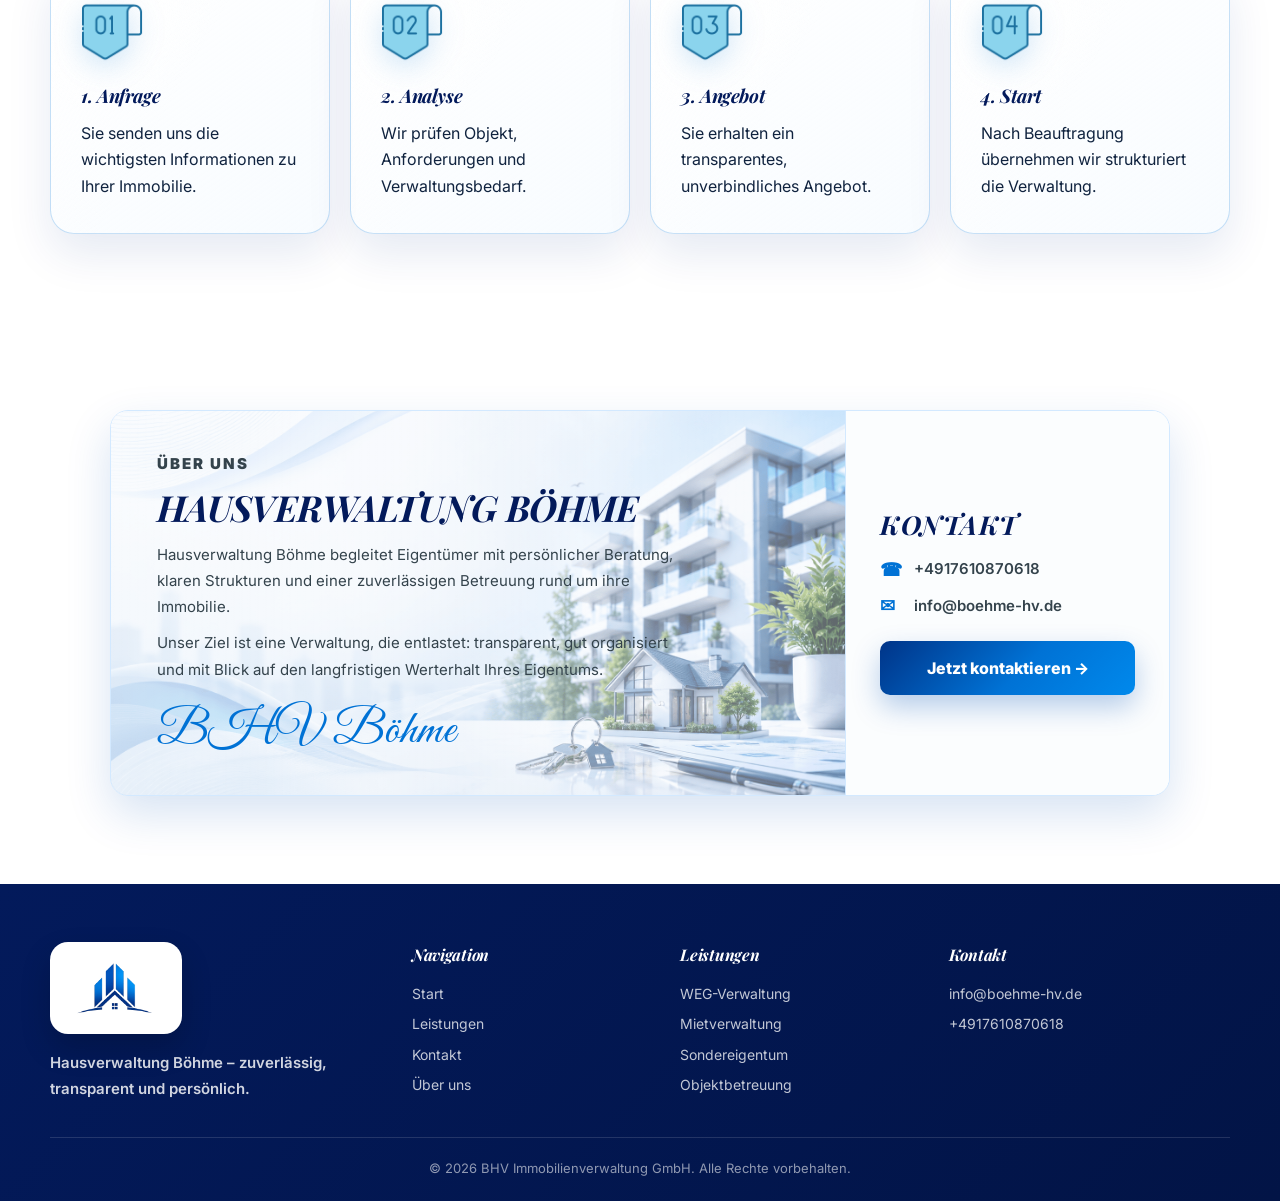
==== commit 3e8ad1e0: "Update index.html" ====
--- a/index.html
+++ b/index.html
@@ -716,9 +716,6 @@
       margin-top: auto;
       padding: 0 26px 26px;
     }
-      box-shadow: 0 6px 14px rgba(0, 80, 178, 0.12);
-      flex: 0 0 34px;
-    }
 
     .card p {
       margin-bottom: 18px;
@@ -843,77 +840,101 @@
     .benefit-grid {
       display: grid;
       grid-template-columns: repeat(4, minmax(0, 1fr));
+      gap: 24px;
+    }
+
+    .benefit {
+      position: relative;
+      display: grid;
+      grid-template-columns: 86px 1fr;
       gap: 22px;
-    }
-
-    .benefit {
-      display: grid;
-      grid-template-columns: 78px 1fr;
-      gap: 20px;
       align-items: start;
-      min-height: 220px;
-      padding: 30px 26px;
-      background: var(--white);
+      min-height: 230px;
+      padding: 34px 28px;
+      overflow: hidden;
+      background:
+        radial-gradient(circle at 18% 12%, rgba(0, 114, 213, 0.07), transparent 34%),
+        linear-gradient(145deg, #ffffff 0%, #fbfdff 100%);
       text-align: left;
-      border: 1px solid var(--border);
-      border-radius: 24px;
-      box-shadow: 0 14px 34px rgba(0, 80, 178, 0.10);
-      transition: transform 0.25s ease, box-shadow 0.25s ease;
+      border: 1px solid rgba(0, 114, 213, 0.18);
+      border-radius: 26px;
+      box-shadow: 0 14px 34px rgba(0, 80, 178, 0.09);
+      transition: transform 0.25s ease, box-shadow 0.25s ease, border-color 0.25s ease;
+      isolation: isolate;
+    }
+
+    .benefit::after {
+      content: "";
+      position: absolute;
+      right: -44px;
+      bottom: -44px;
+      width: 118px;
+      height: 118px;
+      border-radius: 999px;
+      background: rgba(0, 114, 213, 0.055);
+      z-index: -1;
     }
 
     .benefit:hover {
       transform: translateY(-6px);
-      box-shadow: 0 18px 42px rgba(0, 80, 178, 0.16);
-    }
-
-    .benefit-thumb {
-      width: 60px;
-      height: 60px;
+      border-color: rgba(0, 114, 213, 0.32);
+      box-shadow: 0 20px 46px rgba(0, 80, 178, 0.14);
+    }
+
+    .benefit-icon-box {
+      width: 74px;
+      height: 74px;
+      display: inline-flex;
+      align-items: center;
+      justify-content: center;
+      border-radius: 20px;
+      background: linear-gradient(145deg, #ffffff, #eef7ff);
+      border: 1px solid rgba(0, 114, 213, 0.20);
+      box-shadow: 0 10px 24px rgba(0, 80, 178, 0.10);
+    }
+
+    .benefit-icon-box svg {
+      width: 46px;
+      height: 46px;
       display: block;
-      object-fit: contain;
-      object-position: center;
-      margin: 2px 0 0;
-      padding: 0;
-      border-radius: 14px;
-      background: transparent;
-      border: 1px solid var(--border);
-      filter: none;
-      opacity: 1;
-      transform: translateZ(0);
-      backface-visibility: hidden;
+      stroke: var(--blue-dark);
+      stroke-width: 2;
+      stroke-linecap: round;
+      stroke-linejoin: round;
+      fill: none;
+      shape-rendering: geometricPrecision;
     }
 
     .benefit-text {
-      flex: 1;
       min-width: 0;
+      padding-top: 2px;
     }
 
     .benefit h3 {
-      margin-bottom: 10px;
+      margin-bottom: 12px;
       color: var(--dark);
-      font-size: 20px;
-      line-height: 1.25;
+      font-size: 22px;
+      line-height: 1.18;
       word-break: normal;
       overflow-wrap: normal;
       hyphens: none;
-    }
-
-
+      text-rendering: geometricPrecision;
+      -webkit-font-smoothing: antialiased;
+    }
 
     .benefit h3.small-title {
-      font-size: 17px;
+      font-size: 20px;
       letter-spacing: -0.02em;
     }
 
     .benefit p {
-      color: #5f6b72;
-      font-size: 15px;
-      line-height: 1.75;
+      color: #53616a;
+      font-size: 16px;
+      line-height: 1.72;
       word-break: normal;
       overflow-wrap: normal;
       hyphens: none;
     }
-
 
     .trust-strip {
       background: var(--dark);
@@ -1850,37 +1871,69 @@
         </div>
 
         <div class="benefit-grid">
-          <div class="benefit">
-            <video class="benefit-thumb" autoplay muted loop playsinline preload="auto" aria-label="Zuverlässigkeit"><source src="assets/zuverlaessigkeit.webm" type="video/webm"></video>
+          <article class="benefit">
+            <span class="benefit-icon-box" aria-hidden="true">
+              <svg viewBox="0 0 64 64" role="img">
+                <path d="M10 30 32 12l22 18" />
+                <path d="M16 28v24h32V28" />
+                <path d="M26 52V38h12v14" />
+                <path d="M32 24c5 4 11 5 11 5v8c0 8-5 13-11 16-6-3-11-8-11-16v-8s6-1 11-5Z" />
+                <path d="m27 37 4 4 8-9" />
+              </svg>
+            </span>
             <div class="benefit-text">
               <h3>Zuverlässigkeit</h3>
-              <p>Verbindliche Prozesse und klare Zuständigkeiten.</p>
+              <p>Verbindliche Prozesse, klare Zuständigkeiten und eine Betreuung, auf die Sie sich verlassen können.</p>
             </div>
-          </div>
-
-          <div class="benefit">
-            <video class="benefit-thumb" autoplay muted loop playsinline preload="auto" aria-label="Ansprechpartner"><source src="assets/ansprechpartner.webm" type="video/webm"></video>
+          </article>
+
+          <article class="benefit">
+            <span class="benefit-icon-box" aria-hidden="true">
+              <svg viewBox="0 0 64 64" role="img">
+                <path d="M18 12h28a4 4 0 0 1 4 4v32a4 4 0 0 1-4 4H18a4 4 0 0 1-4-4V16a4 4 0 0 1 4-4Z" />
+                <path d="M22 24h20M22 32h12M22 40h18" />
+                <path d="M44 18h8" />
+                <path d="M47 18v10" />
+                <path d="M44 28h8" />
+                <path d="M42 46c5-7 9-8 14-8" />
+              </svg>
+            </span>
             <div class="benefit-text">
               <h3 class="small-title">Ansprechpartner</h3>
-              <p>Direkte Kommunikation und persönliche Betreuung.</p>
+              <p>Direkte Kommunikation, kurze Wege und persönliche Betreuung bei allen wichtigen Anliegen.</p>
             </div>
-          </div>
-
-          <div class="benefit">
-            <video class="benefit-thumb" autoplay muted loop playsinline preload="auto" aria-label="Transparenz"><source src="assets/transparenz.webm" type="video/webm"></video>
+          </article>
+
+          <article class="benefit">
+            <span class="benefit-icon-box" aria-hidden="true">
+              <svg viewBox="0 0 64 64" role="img">
+                <path d="M16 10h22l10 10v34H16Z" />
+                <path d="M38 10v12h10" />
+                <path d="M23 31h18M23 39h18M23 47h10" />
+                <path d="M18 18h9" />
+              </svg>
+            </span>
             <div class="benefit-text">
               <h3>Transparenz</h3>
-              <p>Nachvollziehbare Abrechnungen und Dokumente.</p>
+              <p>Nachvollziehbare Abrechnungen, saubere Dokumentation und klare Informationen.</p>
             </div>
-          </div>
-
-          <div class="benefit">
-            <video class="benefit-thumb" autoplay muted loop playsinline preload="auto" aria-label="Werterhalt"><source src="assets/werterhalt.webm" type="video/webm"></video>
+          </article>
+
+          <article class="benefit">
+            <span class="benefit-icon-box" aria-hidden="true">
+              <svg viewBox="0 0 64 64" role="img">
+                <circle cx="29" cy="29" r="17" />
+                <path d="m42 42 12 12" />
+                <path d="M20 31c4-10 12-14 22-14" />
+                <path d="M20 38c9 0 17-6 22-14" />
+                <path d="M27 17c6 8 7 16 4 29" />
+              </svg>
+            </span>
             <div class="benefit-text">
               <h3>Werterhalt</h3>
-              <p>Vorausschauende Verwaltung Ihrer Immobilie.</p>
+              <p>Vorausschauende Verwaltung Ihrer Immobilie mit Blick auf Substanz, Qualität und Zukunft.</p>
             </div>
-          </div>
+          </article>
         </div>
       </div>
     </section>
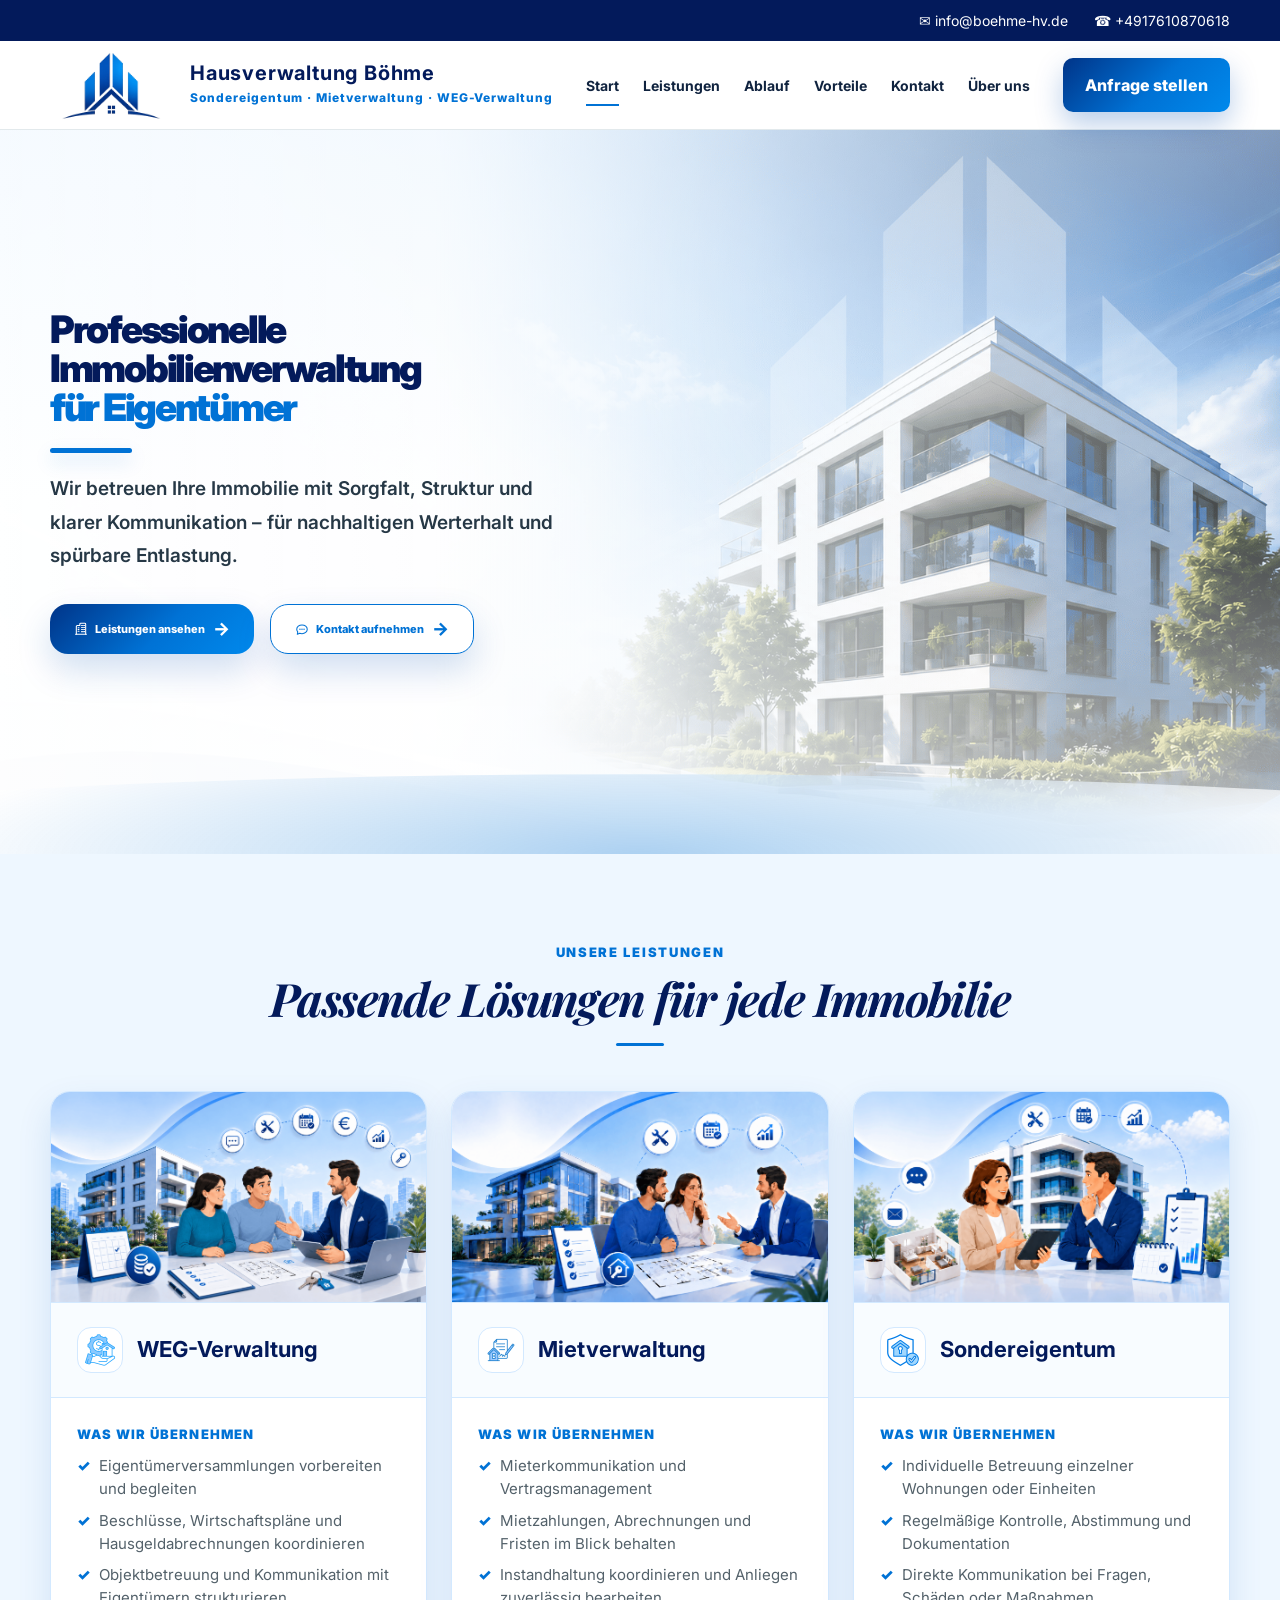
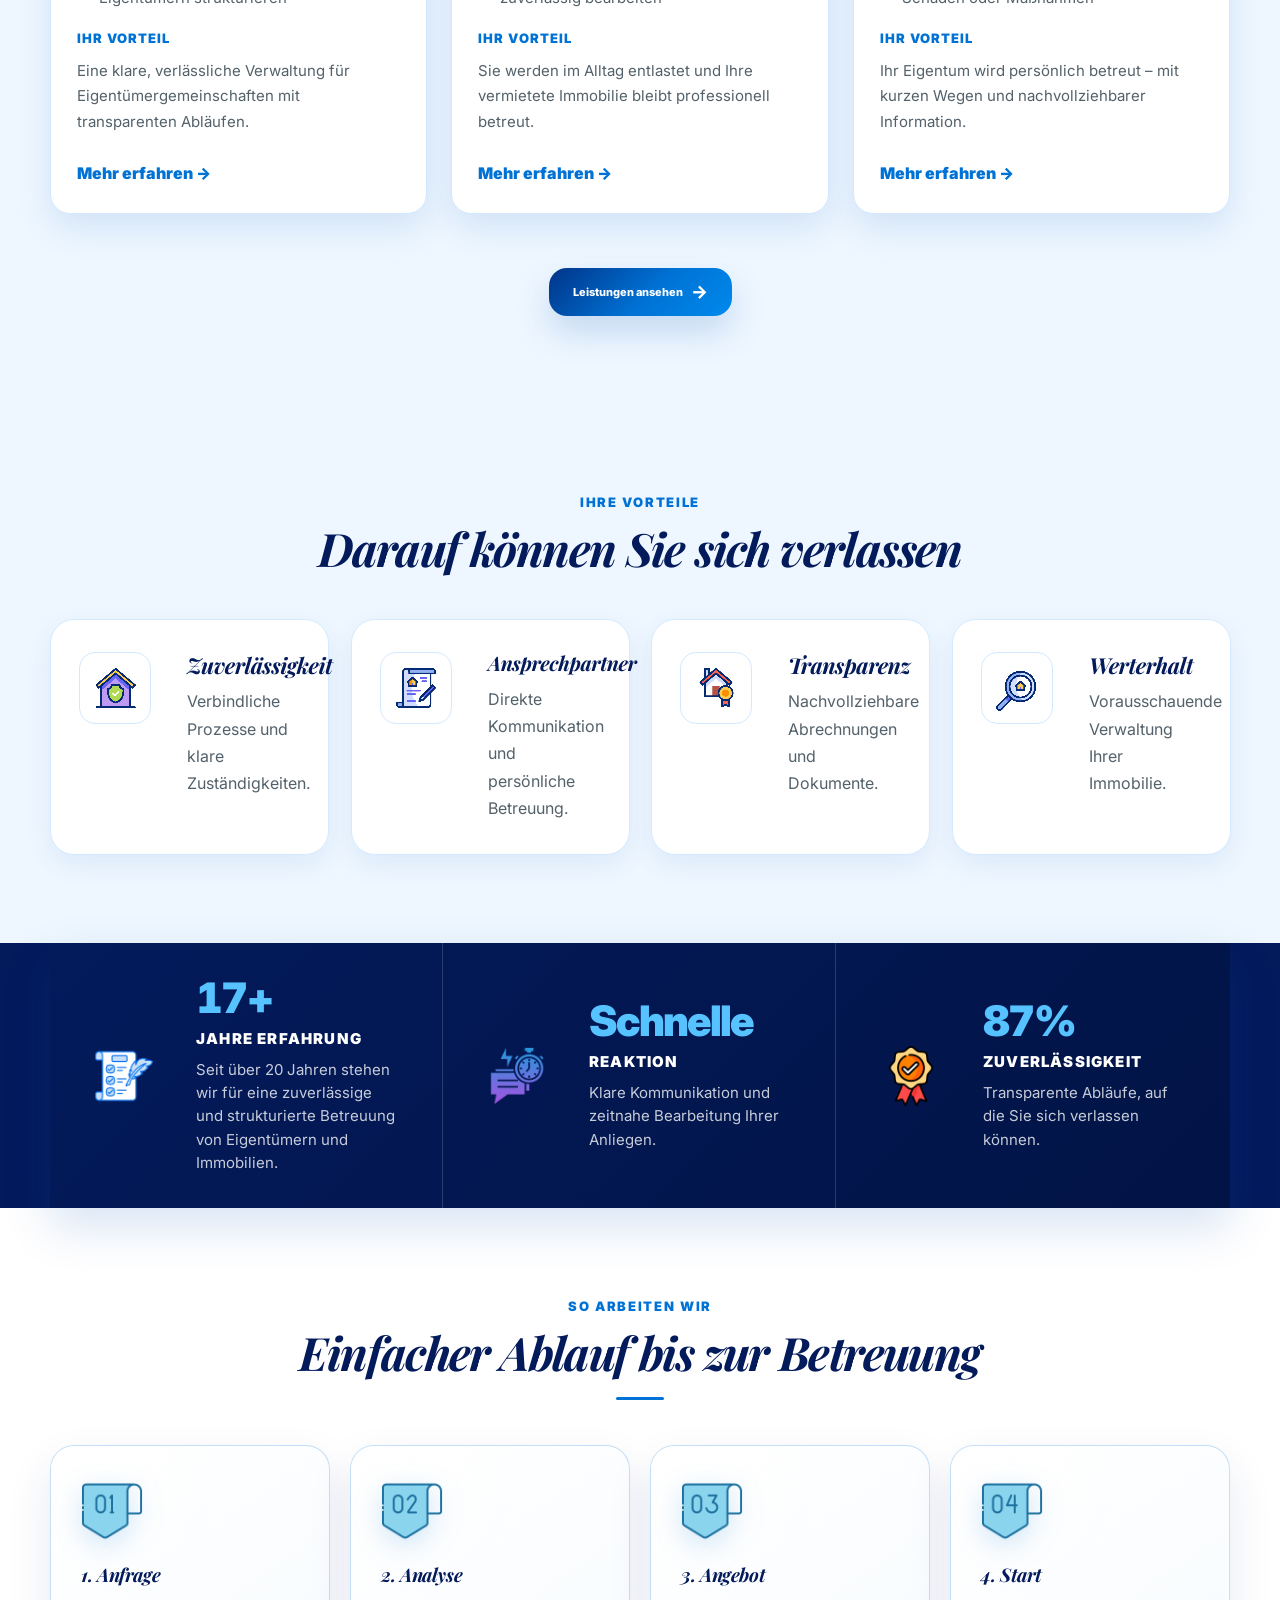
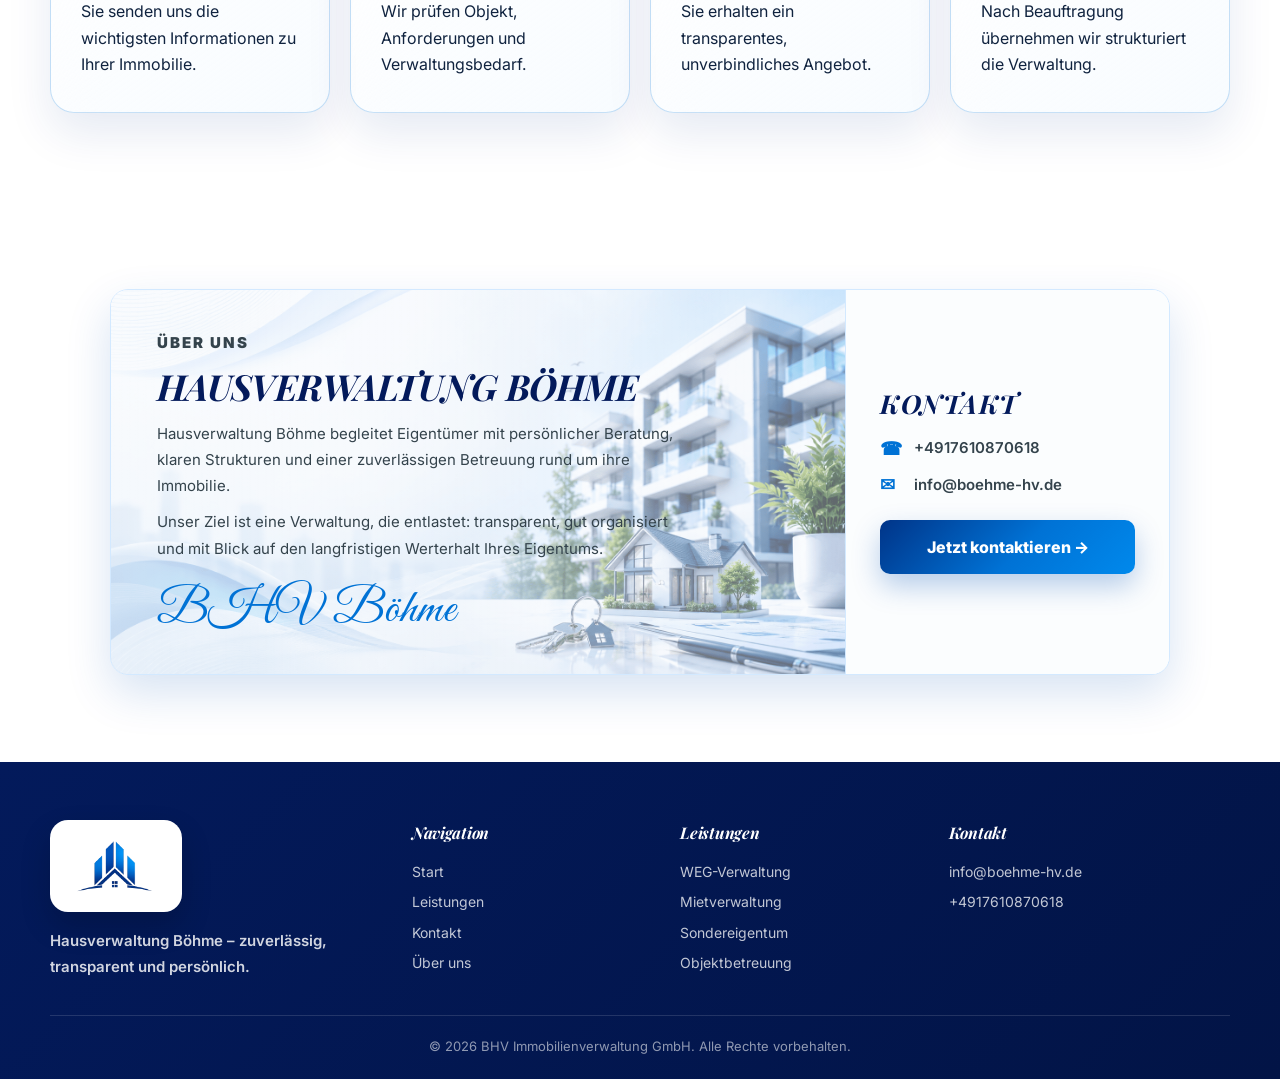
==== commit f35f3d7e: "Update index.html" ====
--- a/index.html
+++ b/index.html
@@ -716,6 +716,9 @@
       margin-top: auto;
       padding: 0 26px 26px;
     }
+      box-shadow: 0 6px 14px rgba(0, 80, 178, 0.12);
+      flex: 0 0 34px;
+    }
 
     .card p {
       margin-bottom: 18px;
@@ -840,87 +843,64 @@
     .benefit-grid {
       display: grid;
       grid-template-columns: repeat(4, minmax(0, 1fr));
-      gap: 24px;
+      gap: 22px;
     }
 
     .benefit {
-      position: relative;
       display: grid;
       grid-template-columns: 86px 1fr;
       gap: 22px;
       align-items: start;
-      min-height: 230px;
-      padding: 34px 28px;
-      overflow: hidden;
-      background:
-        radial-gradient(circle at 18% 12%, rgba(0, 114, 213, 0.07), transparent 34%),
-        linear-gradient(145deg, #ffffff 0%, #fbfdff 100%);
+      min-height: 220px;
+      padding: 32px 28px;
+      background: var(--white);
       text-align: left;
-      border: 1px solid rgba(0, 114, 213, 0.18);
-      border-radius: 26px;
-      box-shadow: 0 14px 34px rgba(0, 80, 178, 0.09);
-      transition: transform 0.25s ease, box-shadow 0.25s ease, border-color 0.25s ease;
-      isolation: isolate;
-    }
-
-    .benefit::after {
-      content: "";
-      position: absolute;
-      right: -44px;
-      bottom: -44px;
-      width: 118px;
-      height: 118px;
-      border-radius: 999px;
-      background: rgba(0, 114, 213, 0.055);
-      z-index: -1;
+      border: 1px solid var(--border);
+      border-radius: 24px;
+      box-shadow: 0 10px 26px rgba(0, 80, 178, 0.08);
+      transition: transform 0.25s ease, box-shadow 0.25s ease;
     }
 
     .benefit:hover {
       transform: translateY(-6px);
-      border-color: rgba(0, 114, 213, 0.32);
-      box-shadow: 0 20px 46px rgba(0, 80, 178, 0.14);
-    }
-
-    .benefit-icon-box {
-      width: 74px;
-      height: 74px;
-      display: inline-flex;
-      align-items: center;
-      justify-content: center;
-      border-radius: 20px;
-      background: linear-gradient(145deg, #ffffff, #eef7ff);
-      border: 1px solid rgba(0, 114, 213, 0.20);
-      box-shadow: 0 10px 24px rgba(0, 80, 178, 0.10);
-    }
-
-    .benefit-icon-box svg {
-      width: 46px;
-      height: 46px;
+      box-shadow: 0 14px 34px rgba(0, 80, 178, 0.13);
+    }
+
+    .benefit-thumb {
+      width: 72px;
+      height: 72px;
       display: block;
-      stroke: var(--blue-dark);
-      stroke-width: 2;
-      stroke-linecap: round;
-      stroke-linejoin: round;
-      fill: none;
-      shape-rendering: geometricPrecision;
+      object-fit: contain;
+      object-position: center;
+      margin: 0;
+      padding: 7px;
+      border-radius: 16px;
+      background: #ffffff;
+      border: 1px solid var(--border);
+      filter: none;
+      opacity: 1;
+      transform: none;
+      backface-visibility: hidden;
     }
 
     .benefit-text {
+      flex: 1;
       min-width: 0;
-      padding-top: 2px;
     }
 
     .benefit h3 {
-      margin-bottom: 12px;
+      margin-bottom: 10px;
       color: var(--dark);
       font-size: 22px;
-      line-height: 1.18;
+      line-height: 1.2;
       word-break: normal;
       overflow-wrap: normal;
       hyphens: none;
+      -webkit-font-smoothing: antialiased;
       text-rendering: geometricPrecision;
-      -webkit-font-smoothing: antialiased;
-    }
+    }
+
+
 
     .benefit h3.small-title {
       font-size: 20px;
@@ -930,11 +910,13 @@
     .benefit p {
       color: #53616a;
       font-size: 16px;
-      line-height: 1.72;
+      line-height: 1.7;
       word-break: normal;
       overflow-wrap: normal;
       hyphens: none;
-    }
+      -webkit-font-smoothing: antialiased;
+    }
+
 
     .trust-strip {
       background: var(--dark);
@@ -1559,8 +1541,15 @@
       }
 
       .benefit {
+        grid-template-columns: 78px 1fr;
         min-height: auto;
         padding: 26px 22px;
+      }
+
+      .benefit-thumb {
+        width: 66px;
+        height: 66px;
+        padding: 6px;
       }
 
       .benefit:last-child {
@@ -1871,69 +1860,37 @@
         </div>
 
         <div class="benefit-grid">
-          <article class="benefit">
-            <span class="benefit-icon-box" aria-hidden="true">
-              <svg viewBox="0 0 64 64" role="img">
-                <path d="M10 30 32 12l22 18" />
-                <path d="M16 28v24h32V28" />
-                <path d="M26 52V38h12v14" />
-                <path d="M32 24c5 4 11 5 11 5v8c0 8-5 13-11 16-6-3-11-8-11-16v-8s6-1 11-5Z" />
-                <path d="m27 37 4 4 8-9" />
-              </svg>
-            </span>
+          <div class="benefit">
+            <video class="benefit-thumb" autoplay muted loop playsinline preload="auto" aria-label="Zuverlässigkeit"><source src="assets/zuverlaessigkeit.webm" type="video/webm"></video>
             <div class="benefit-text">
               <h3>Zuverlässigkeit</h3>
-              <p>Verbindliche Prozesse, klare Zuständigkeiten und eine Betreuung, auf die Sie sich verlassen können.</p>
+              <p>Verbindliche Prozesse und klare Zuständigkeiten.</p>
             </div>
-          </article>
-
-          <article class="benefit">
-            <span class="benefit-icon-box" aria-hidden="true">
-              <svg viewBox="0 0 64 64" role="img">
-                <path d="M18 12h28a4 4 0 0 1 4 4v32a4 4 0 0 1-4 4H18a4 4 0 0 1-4-4V16a4 4 0 0 1 4-4Z" />
-                <path d="M22 24h20M22 32h12M22 40h18" />
-                <path d="M44 18h8" />
-                <path d="M47 18v10" />
-                <path d="M44 28h8" />
-                <path d="M42 46c5-7 9-8 14-8" />
-              </svg>
-            </span>
+          </div>
+
+          <div class="benefit">
+            <video class="benefit-thumb" autoplay muted loop playsinline preload="auto" aria-label="Ansprechpartner"><source src="assets/ansprechpartner.webm" type="video/webm"></video>
             <div class="benefit-text">
               <h3 class="small-title">Ansprechpartner</h3>
-              <p>Direkte Kommunikation, kurze Wege und persönliche Betreuung bei allen wichtigen Anliegen.</p>
+              <p>Direkte Kommunikation und persönliche Betreuung.</p>
             </div>
-          </article>
-
-          <article class="benefit">
-            <span class="benefit-icon-box" aria-hidden="true">
-              <svg viewBox="0 0 64 64" role="img">
-                <path d="M16 10h22l10 10v34H16Z" />
-                <path d="M38 10v12h10" />
-                <path d="M23 31h18M23 39h18M23 47h10" />
-                <path d="M18 18h9" />
-              </svg>
-            </span>
+          </div>
+
+          <div class="benefit">
+            <video class="benefit-thumb" autoplay muted loop playsinline preload="auto" aria-label="Transparenz"><source src="assets/transparenz.webm" type="video/webm"></video>
             <div class="benefit-text">
               <h3>Transparenz</h3>
-              <p>Nachvollziehbare Abrechnungen, saubere Dokumentation und klare Informationen.</p>
+              <p>Nachvollziehbare Abrechnungen und Dokumente.</p>
             </div>
-          </article>
-
-          <article class="benefit">
-            <span class="benefit-icon-box" aria-hidden="true">
-              <svg viewBox="0 0 64 64" role="img">
-                <circle cx="29" cy="29" r="17" />
-                <path d="m42 42 12 12" />
-                <path d="M20 31c4-10 12-14 22-14" />
-                <path d="M20 38c9 0 17-6 22-14" />
-                <path d="M27 17c6 8 7 16 4 29" />
-              </svg>
-            </span>
+          </div>
+
+          <div class="benefit">
+            <video class="benefit-thumb" autoplay muted loop playsinline preload="auto" aria-label="Werterhalt"><source src="assets/werterhalt.webm" type="video/webm"></video>
             <div class="benefit-text">
               <h3>Werterhalt</h3>
-              <p>Vorausschauende Verwaltung Ihrer Immobilie mit Blick auf Substanz, Qualität und Zukunft.</p>
+              <p>Vorausschauende Verwaltung Ihrer Immobilie.</p>
             </div>
-          </article>
+          </div>
         </div>
       </div>
     </section>
